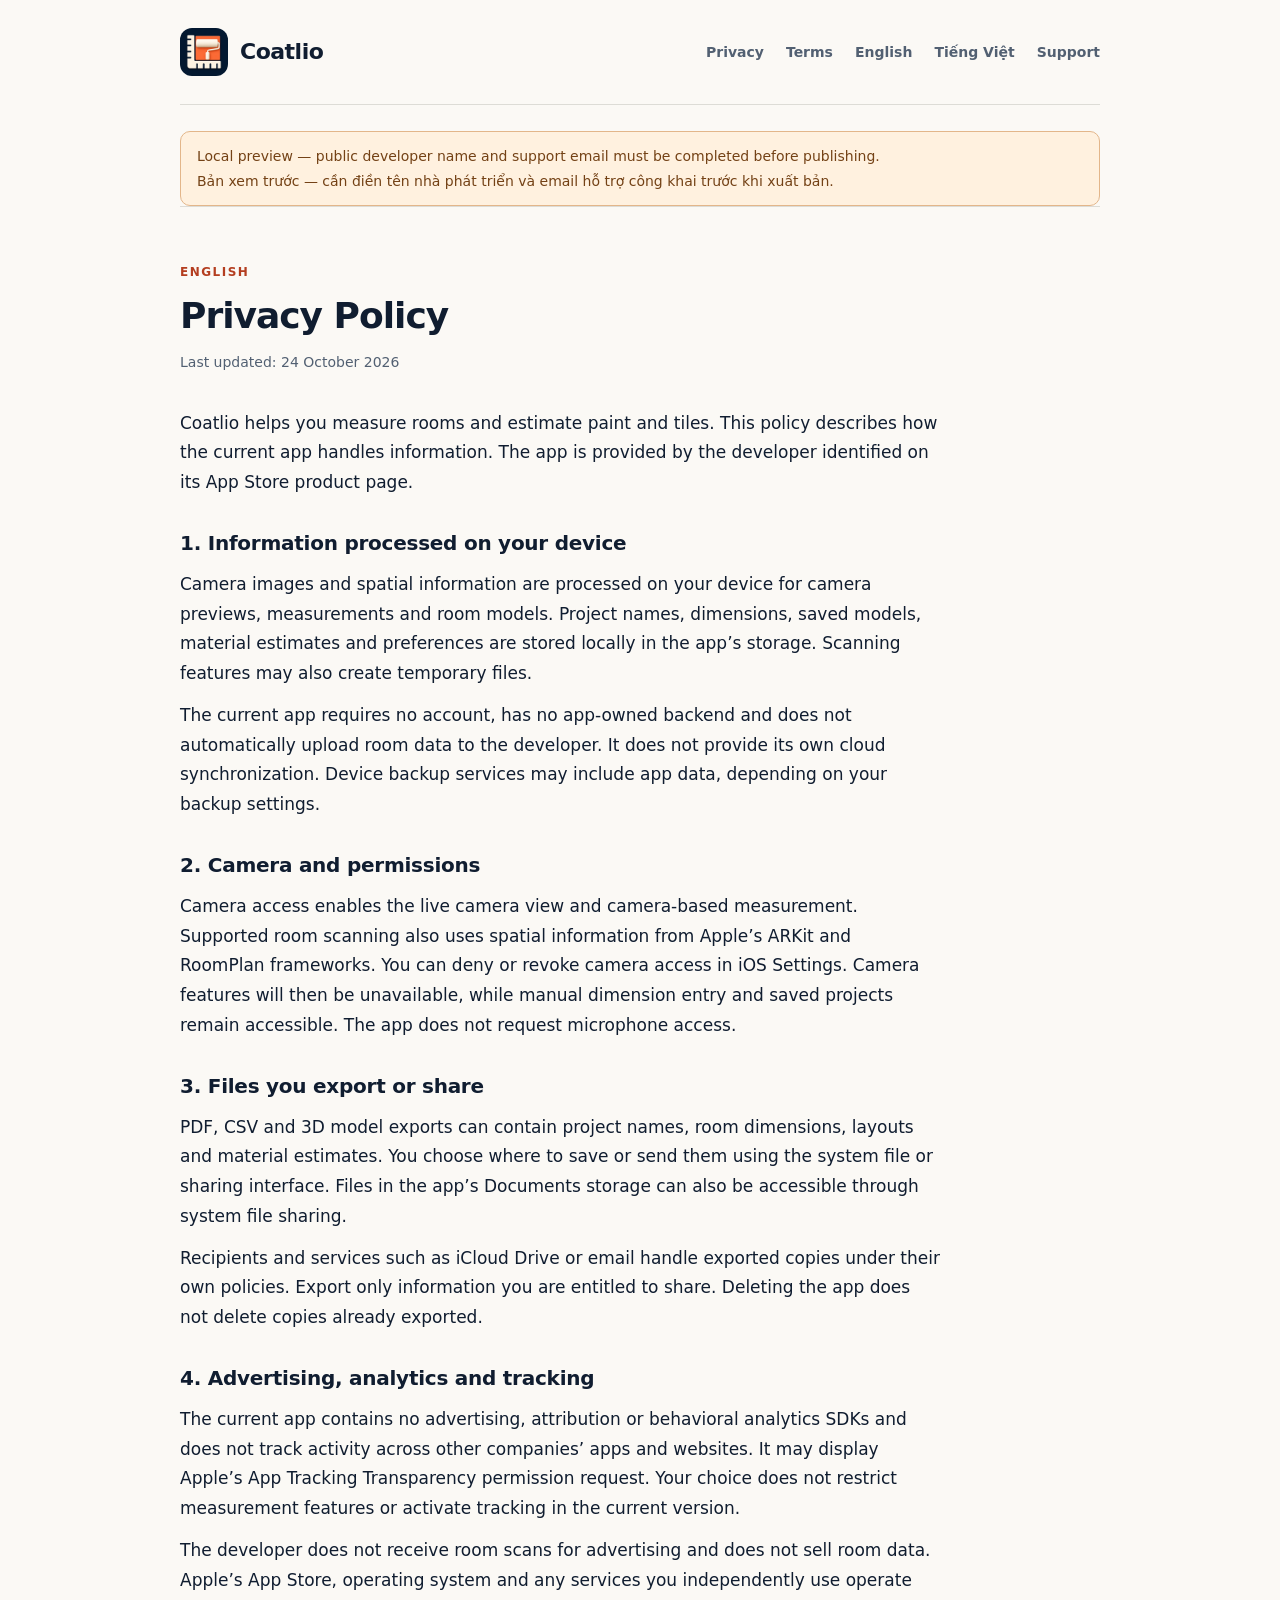
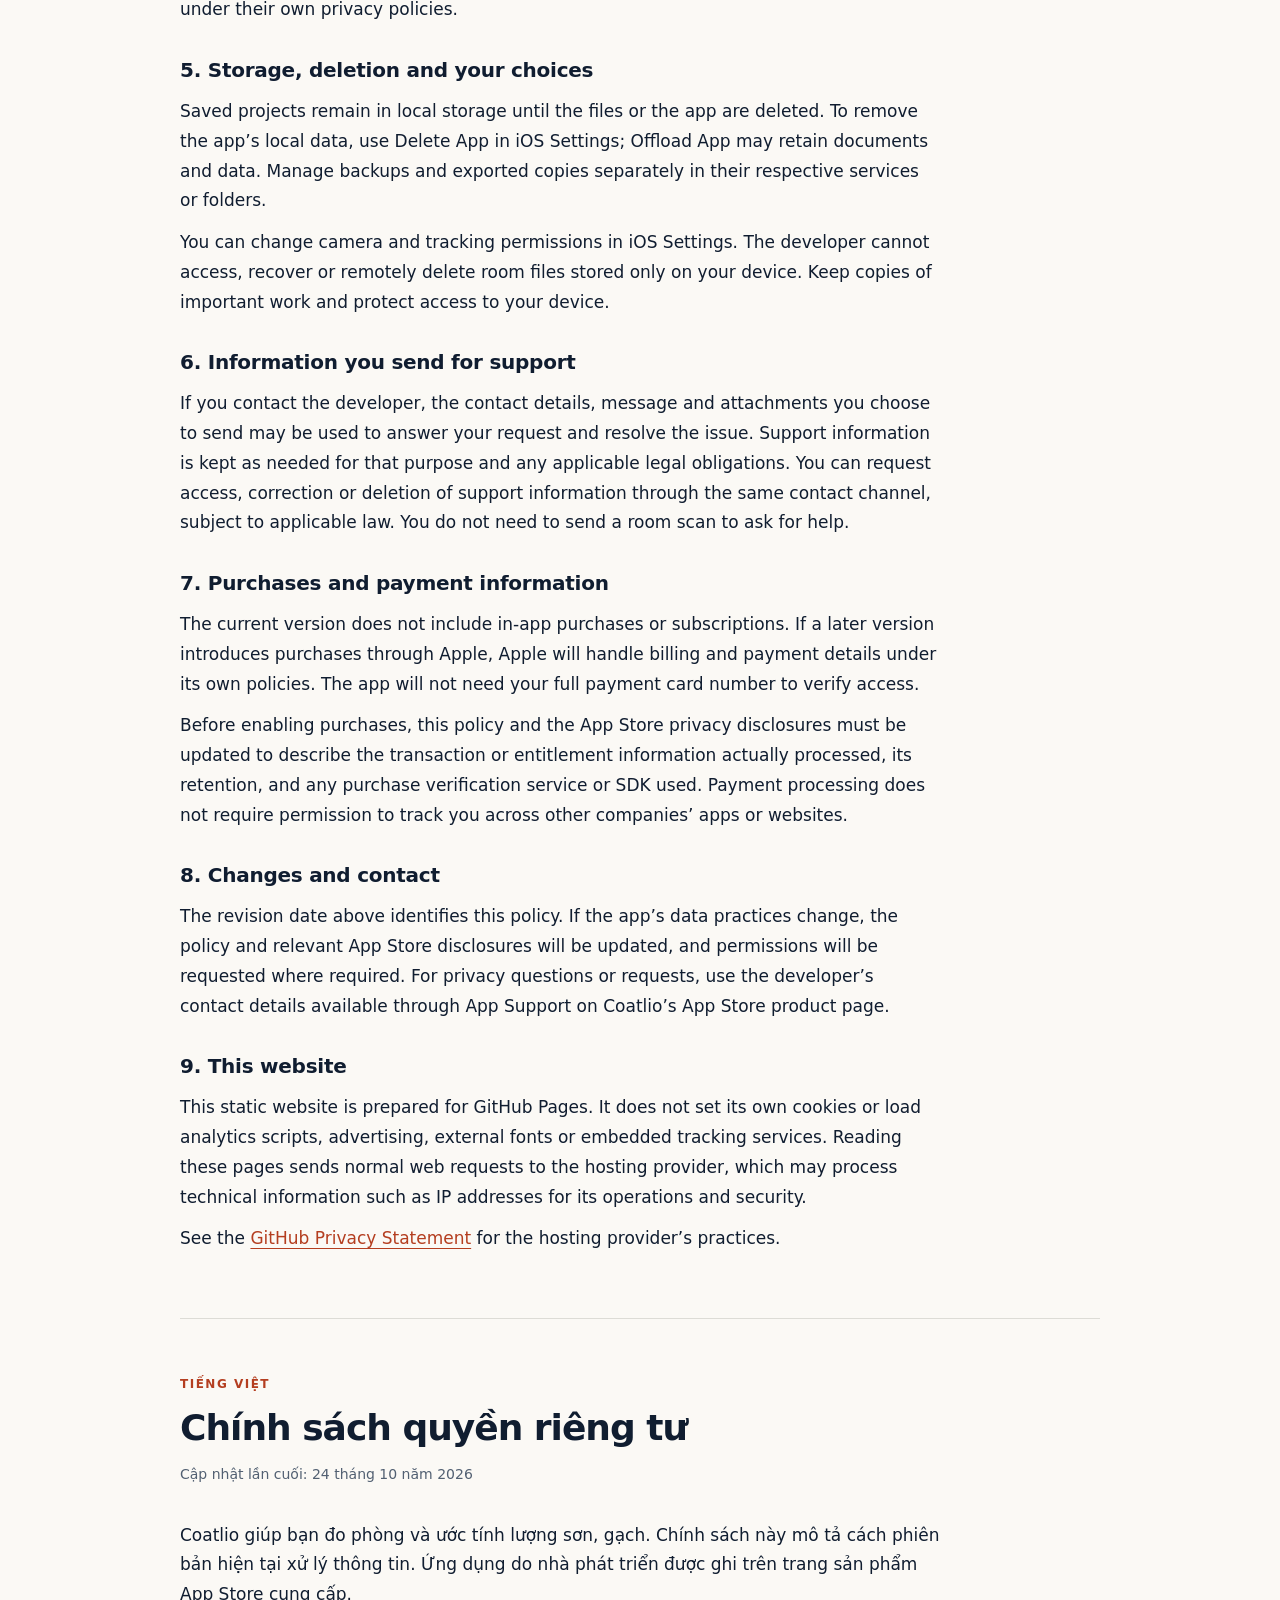
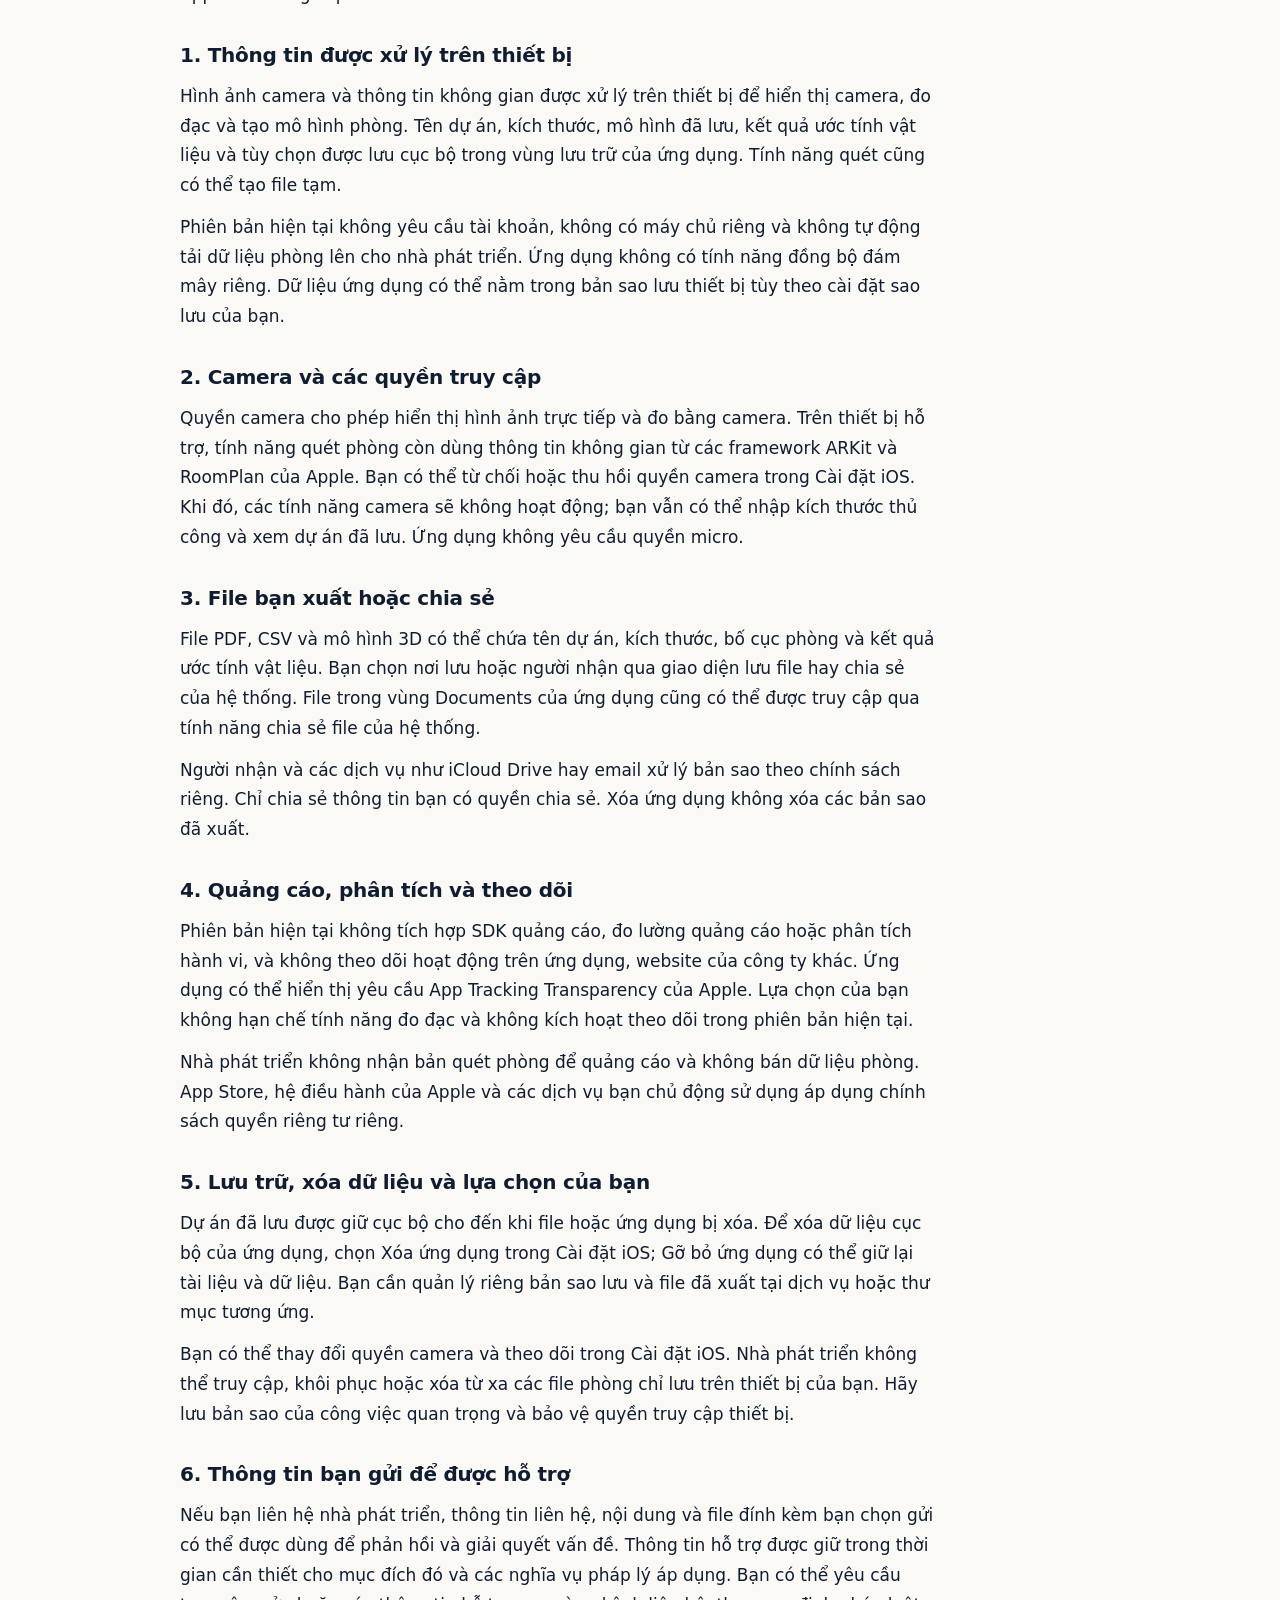
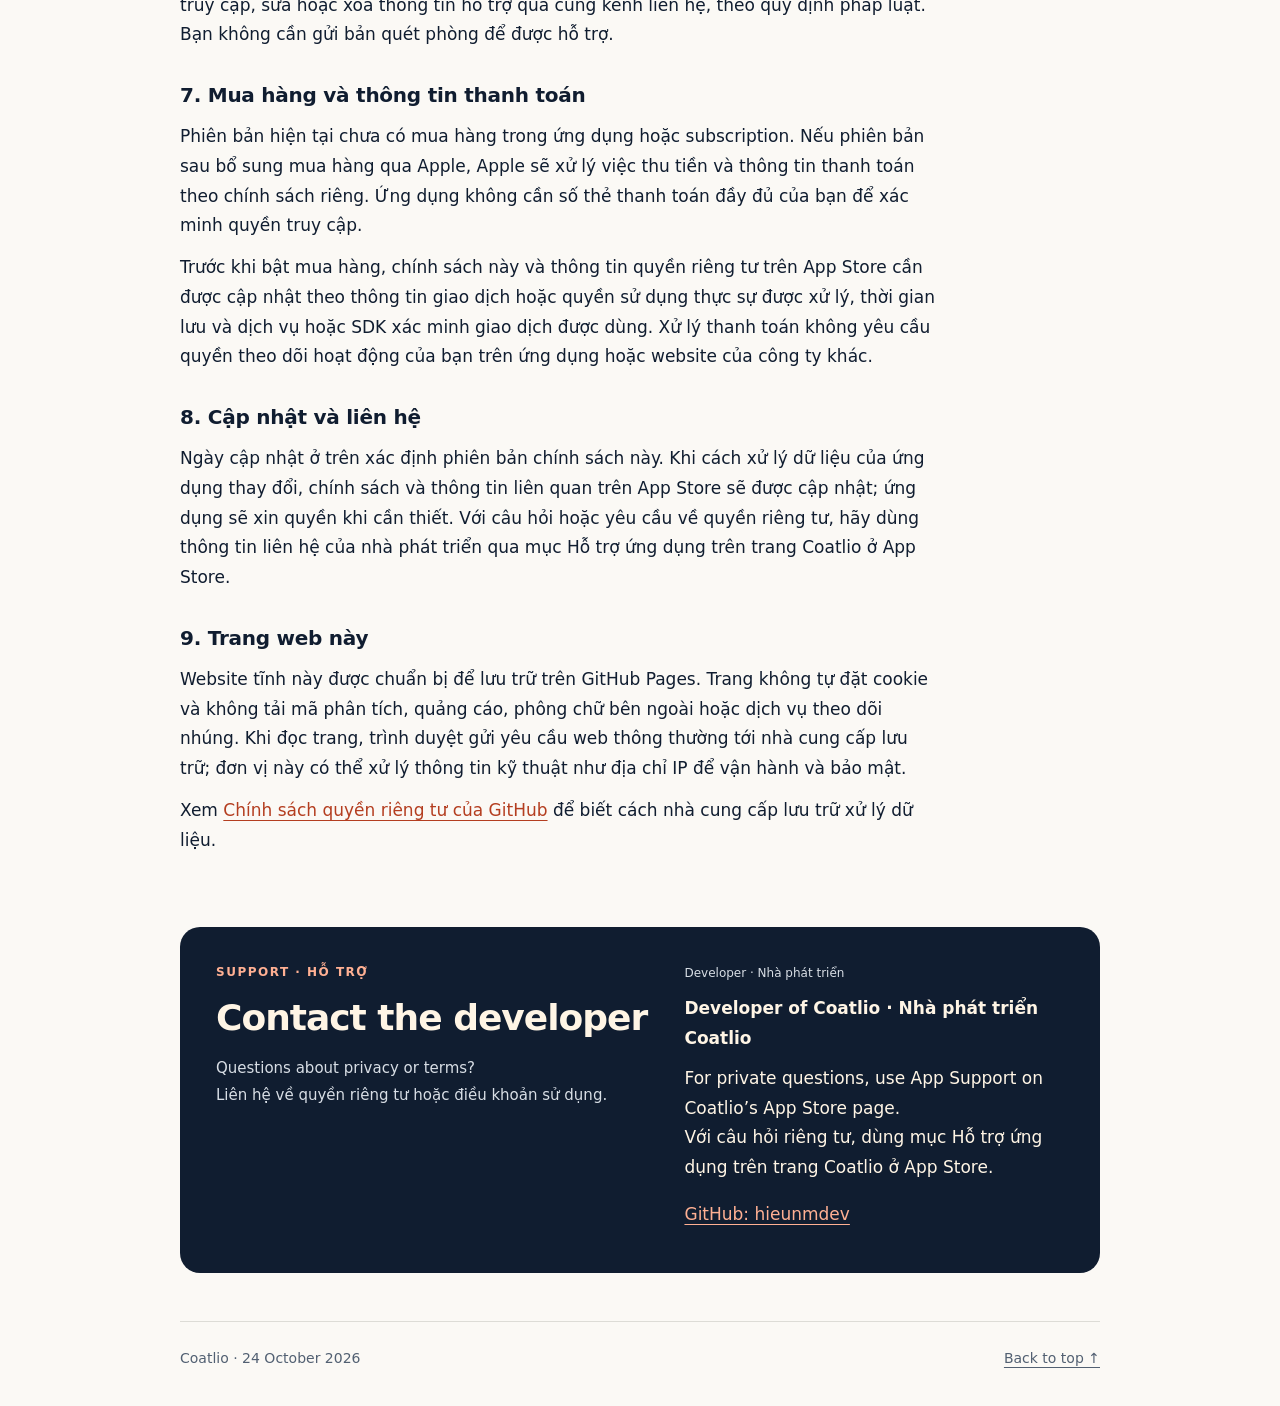
==== privacy.html @ b6b7cf7b "feat: publish bilingual privacy and terms website" ====
<!doctype html>
<html lang="en">
<head>
  <meta charset="utf-8"><meta name="viewport" content="width=device-width, initial-scale=1">
  <meta name="description" content="How Coatlio handles camera access, room data, exports and deletion."><meta name="theme-color" content="#101d30">
  <title>Privacy Policy — Coatlio</title><link rel="icon" href="icon.png" type="image/png"><link rel="stylesheet" href="styles.css">
</head>
<body>
  <a class="skip-link" href="#main">Skip to content</a>
  <header class="site-header wrap">
    <a class="brand" href="./"><img src="icon.png" width="48" height="48" alt=""><span>Coatlio</span></a>
    <nav aria-label="Page navigation"><a href="privacy.html">Privacy</a><a href="terms.html">Terms</a><a href="#english" lang="en">English</a><a href="#vietnamese" lang="vi">Tiếng Việt</a><a href="#support">Support</a></nav>
  </header>
  <main id="main" class="wrap"><aside class="draft-notice" role="note">Local preview — public developer name and support email must be completed before publishing.<br><span lang="vi">Bản xem trước — cần điền tên nhà phát triển và email hỗ trợ công khai trước khi xuất bản.</span></aside><article id="english" class="policy" lang="en" aria-labelledby="english-title"><div class="section-heading"><p class="eyebrow">ENGLISH</p><h2 id="english-title">Privacy Policy</h2><p class="updated">Last updated: 24 October 2026</p></div><p>Coatlio helps you measure rooms and estimate paint and tiles. This policy describes how the current app handles information. The app is provided by the developer identified on its App Store product page.</p><section><h3>1. Information processed on your device</h3><p>Camera images and spatial information are processed on your device for camera previews, measurements and room models. Project names, dimensions, saved models, material estimates and preferences are stored locally in the app’s storage. Scanning features may also create temporary files.</p><p>The current app requires no account, has no app-owned backend and does not automatically upload room data to the developer. It does not provide its own cloud synchronization. Device backup services may include app data, depending on your backup settings.</p></section><section><h3>2. Camera and permissions</h3><p>Camera access enables the live camera view and camera-based measurement. Supported room scanning also uses spatial information from Apple’s ARKit and RoomPlan frameworks. You can deny or revoke camera access in iOS Settings. Camera features will then be unavailable, while manual dimension entry and saved projects remain accessible. The app does not request microphone access.</p></section><section><h3>3. Files you export or share</h3><p>PDF, CSV and 3D model exports can contain project names, room dimensions, layouts and material estimates. You choose where to save or send them using the system file or sharing interface. Files in the app’s Documents storage can also be accessible through system file sharing.</p><p>Recipients and services such as iCloud Drive or email handle exported copies under their own policies. Export only information you are entitled to share. Deleting the app does not delete copies already exported.</p></section><section><h3>4. Advertising, analytics and tracking</h3><p>The current app contains no advertising, attribution or behavioral analytics SDKs and does not track activity across other companies’ apps and websites. It may display Apple’s App Tracking Transparency permission request. Your choice does not restrict measurement features or activate tracking in the current version.</p><p>The developer does not receive room scans for advertising and does not sell room data. Apple’s App Store, operating system and any services you independently use operate under their own privacy policies.</p></section><section><h3>5. Storage, deletion and your choices</h3><p>Saved projects remain in local storage until the files or the app are deleted. To remove the app’s local data, use Delete App in iOS Settings; Offload App may retain documents and data. Manage backups and exported copies separately in their respective services or folders.</p><p>You can change camera and tracking permissions in iOS Settings. The developer cannot access, recover or remotely delete room files stored only on your device. Keep copies of important work and protect access to your device.</p></section><section><h3>6. Information you send for support</h3><p>If you contact the developer, the contact details, message and attachments you choose to send may be used to answer your request and resolve the issue. Support information is kept as needed for that purpose and any applicable legal obligations. You can request access, correction or deletion of support information through the same contact channel, subject to applicable law. You do not need to send a room scan to ask for help.</p></section><section><h3>7. Purchases and payment information</h3><p>The current version does not include in-app purchases or subscriptions. If a later version introduces purchases through Apple, Apple will handle billing and payment details under its own policies. The app will not need your full payment card number to verify access.</p><p>Before enabling purchases, this policy and the App Store privacy disclosures must be updated to describe the transaction or entitlement information actually processed, its retention, and any purchase verification service or SDK used. Payment processing does not require permission to track you across other companies’ apps or websites.</p></section><section><h3>8. Changes and contact</h3><p>The revision date above identifies this policy. If the app’s data practices change, the policy and relevant App Store disclosures will be updated, and permissions will be requested where required. For privacy questions or requests, use the developer’s contact details available through App Support on Coatlio’s App Store product page.</p></section><section><h3>9. This website</h3><p>This static website is prepared for GitHub Pages. It does not set its own cookies or load analytics scripts, advertising, external fonts or embedded tracking services. Reading these pages sends normal web requests to the hosting provider, which may process technical information such as IP addresses for its operations and security.</p><p>See the <a href="https://docs.github.com/en/site-policy/privacy-policies/github-general-privacy-statement" rel="noreferrer">GitHub Privacy Statement</a> for the hosting provider’s practices.</p></section></article><article id="vietnamese" class="policy" lang="vi" aria-labelledby="vietnamese-title"><div class="section-heading"><p class="eyebrow">TIẾNG VIỆT</p><h2 id="vietnamese-title">Chính sách quyền riêng tư</h2><p class="updated">Cập nhật lần cuối: 24 tháng 10 năm 2026</p></div><p>Coatlio giúp bạn đo phòng và ước tính lượng sơn, gạch. Chính sách này mô tả cách phiên bản hiện tại xử lý thông tin. Ứng dụng do nhà phát triển được ghi trên trang sản phẩm App Store cung cấp.</p><section><h3>1. Thông tin được xử lý trên thiết bị</h3><p>Hình ảnh camera và thông tin không gian được xử lý trên thiết bị để hiển thị camera, đo đạc và tạo mô hình phòng. Tên dự án, kích thước, mô hình đã lưu, kết quả ước tính vật liệu và tùy chọn được lưu cục bộ trong vùng lưu trữ của ứng dụng. Tính năng quét cũng có thể tạo file tạm.</p><p>Phiên bản hiện tại không yêu cầu tài khoản, không có máy chủ riêng và không tự động tải dữ liệu phòng lên cho nhà phát triển. Ứng dụng không có tính năng đồng bộ đám mây riêng. Dữ liệu ứng dụng có thể nằm trong bản sao lưu thiết bị tùy theo cài đặt sao lưu của bạn.</p></section><section><h3>2. Camera và các quyền truy cập</h3><p>Quyền camera cho phép hiển thị hình ảnh trực tiếp và đo bằng camera. Trên thiết bị hỗ trợ, tính năng quét phòng còn dùng thông tin không gian từ các framework ARKit và RoomPlan của Apple. Bạn có thể từ chối hoặc thu hồi quyền camera trong Cài đặt iOS. Khi đó, các tính năng camera sẽ không hoạt động; bạn vẫn có thể nhập kích thước thủ công và xem dự án đã lưu. Ứng dụng không yêu cầu quyền micro.</p></section><section><h3>3. File bạn xuất hoặc chia sẻ</h3><p>File PDF, CSV và mô hình 3D có thể chứa tên dự án, kích thước, bố cục phòng và kết quả ước tính vật liệu. Bạn chọn nơi lưu hoặc người nhận qua giao diện lưu file hay chia sẻ của hệ thống. File trong vùng Documents của ứng dụng cũng có thể được truy cập qua tính năng chia sẻ file của hệ thống.</p><p>Người nhận và các dịch vụ như iCloud Drive hay email xử lý bản sao theo chính sách riêng. Chỉ chia sẻ thông tin bạn có quyền chia sẻ. Xóa ứng dụng không xóa các bản sao đã xuất.</p></section><section><h3>4. Quảng cáo, phân tích và theo dõi</h3><p>Phiên bản hiện tại không tích hợp SDK quảng cáo, đo lường quảng cáo hoặc phân tích hành vi, và không theo dõi hoạt động trên ứng dụng, website của công ty khác. Ứng dụng có thể hiển thị yêu cầu App Tracking Transparency của Apple. Lựa chọn của bạn không hạn chế tính năng đo đạc và không kích hoạt theo dõi trong phiên bản hiện tại.</p><p>Nhà phát triển không nhận bản quét phòng để quảng cáo và không bán dữ liệu phòng. App Store, hệ điều hành của Apple và các dịch vụ bạn chủ động sử dụng áp dụng chính sách quyền riêng tư riêng.</p></section><section><h3>5. Lưu trữ, xóa dữ liệu và lựa chọn của bạn</h3><p>Dự án đã lưu được giữ cục bộ cho đến khi file hoặc ứng dụng bị xóa. Để xóa dữ liệu cục bộ của ứng dụng, chọn Xóa ứng dụng trong Cài đặt iOS; Gỡ bỏ ứng dụng có thể giữ lại tài liệu và dữ liệu. Bạn cần quản lý riêng bản sao lưu và file đã xuất tại dịch vụ hoặc thư mục tương ứng.</p><p>Bạn có thể thay đổi quyền camera và theo dõi trong Cài đặt iOS. Nhà phát triển không thể truy cập, khôi phục hoặc xóa từ xa các file phòng chỉ lưu trên thiết bị của bạn. Hãy lưu bản sao của công việc quan trọng và bảo vệ quyền truy cập thiết bị.</p></section><section><h3>6. Thông tin bạn gửi để được hỗ trợ</h3><p>Nếu bạn liên hệ nhà phát triển, thông tin liên hệ, nội dung và file đính kèm bạn chọn gửi có thể được dùng để phản hồi và giải quyết vấn đề. Thông tin hỗ trợ được giữ trong thời gian cần thiết cho mục đích đó và các nghĩa vụ pháp lý áp dụng. Bạn có thể yêu cầu truy cập, sửa hoặc xóa thông tin hỗ trợ qua cùng kênh liên hệ, theo quy định pháp luật. Bạn không cần gửi bản quét phòng để được hỗ trợ.</p></section><section><h3>7. Mua hàng và thông tin thanh toán</h3><p>Phiên bản hiện tại chưa có mua hàng trong ứng dụng hoặc subscription. Nếu phiên bản sau bổ sung mua hàng qua Apple, Apple sẽ xử lý việc thu tiền và thông tin thanh toán theo chính sách riêng. Ứng dụng không cần số thẻ thanh toán đầy đủ của bạn để xác minh quyền truy cập.</p><p>Trước khi bật mua hàng, chính sách này và thông tin quyền riêng tư trên App Store cần được cập nhật theo thông tin giao dịch hoặc quyền sử dụng thực sự được xử lý, thời gian lưu và dịch vụ hoặc SDK xác minh giao dịch được dùng. Xử lý thanh toán không yêu cầu quyền theo dõi hoạt động của bạn trên ứng dụng hoặc website của công ty khác.</p></section><section><h3>8. Cập nhật và liên hệ</h3><p>Ngày cập nhật ở trên xác định phiên bản chính sách này. Khi cách xử lý dữ liệu của ứng dụng thay đổi, chính sách và thông tin liên quan trên App Store sẽ được cập nhật; ứng dụng sẽ xin quyền khi cần thiết. Với câu hỏi hoặc yêu cầu về quyền riêng tư, hãy dùng thông tin liên hệ của nhà phát triển qua mục Hỗ trợ ứng dụng trên trang Coatlio ở App Store.</p></section><section><h3>9. Trang web này</h3><p>Website tĩnh này được chuẩn bị để lưu trữ trên GitHub Pages. Trang không tự đặt cookie và không tải mã phân tích, quảng cáo, phông chữ bên ngoài hoặc dịch vụ theo dõi nhúng. Khi đọc trang, trình duyệt gửi yêu cầu web thông thường tới nhà cung cấp lưu trữ; đơn vị này có thể xử lý thông tin kỹ thuật như địa chỉ IP để vận hành và bảo mật.</p><p>Xem <a href="https://docs.github.com/en/site-policy/privacy-policies/github-general-privacy-statement" rel="noreferrer">Chính sách quyền riêng tư của GitHub</a> để biết cách nhà cung cấp lưu trữ xử lý dữ liệu.</p></section></article><section id="support" class="support-card" aria-labelledby="support-title">
      <div><p class="eyebrow">SUPPORT · HỖ TRỢ</p><h2 id="support-title">Contact the developer</h2>
      <p>Questions about privacy or terms?<br><span lang="vi">Liên hệ về quyền riêng tư hoặc điều khoản sử dụng.</span></p></div>
      <address><span class="contact-label">Developer · Nhà phát triển</span><strong>Developer of Coatlio · Nhà phát triển Coatlio</strong><span>For private questions, use App Support on Coatlio’s App Store page.<br><span lang="vi">Với câu hỏi riêng tư, dùng mục Hỗ trợ ứng dụng trên trang Coatlio ở App Store.</span></span><a class="contact-email" href="https://github.com/hieunmdev">GitHub: hieunmdev</a></address>
    </section></main>
  <footer class="site-footer wrap"><span>Coatlio · <time datetime="2026-10-24">24 October 2026</time></span><a href="#main">Back to top ↑</a></footer>
</body>
</html>
---- styles.css ----
:root {
  color-scheme: light;
  --ink: #101d30;
  --muted: #526072;
  --paper: #fbf9f5;
  --coral: #b43e20;
  --line: #dddcd6;
  --cream: #fff5e5;
}
* { box-sizing: border-box; }
html { scroll-padding-top: 24px; }
body { margin: 0; color: var(--ink); background: var(--paper); font: 17px/1.75 system-ui, -apple-system, BlinkMacSystemFont, "Segoe UI", sans-serif; }
a { color: var(--coral); text-underline-offset: 4px; overflow-wrap: anywhere; }
a:hover { text-decoration-thickness: 2px; }
a:focus-visible { outline: 3px solid var(--coral); outline-offset: 5px; border-radius: 2px; }
.wrap { width: min(920px, calc(100% - 48px)); margin-inline: auto; }
.skip-link { position: absolute; left: 24px; top: -100px; padding: 10px 18px; background: white; z-index: 2; }
.skip-link:focus { top: 16px; }
.site-header { padding-block: 28px; display: flex; align-items: center; justify-content: space-between; gap: 24px; border-bottom: 1px solid var(--line); }
.brand { display: flex; gap: 12px; align-items: center; font-size: 22px; font-weight: 750; color: var(--ink); text-decoration: none; letter-spacing: -.5px; }
.brand img { display: block; border-radius: 12px; }
nav { display: flex; flex-wrap: wrap; gap: 8px 22px; font-size: 14px; font-weight: 600; }
nav a { display: inline-flex; align-items: center; min-height: 44px; color: var(--muted); text-decoration: none; }
nav a:hover { color: var(--coral); }
.draft-notice { margin-top: 26px; padding: 12px 16px; border: 1px solid #e3b68a; border-radius: 10px; background: #fff1df; color: #744216; font-size: 14px; }
.hero { padding-block: 64px 52px; }
.eyebrow { margin: 0 0 14px; color: var(--coral); font-size: 12px; font-weight: 750; line-height: 1.5; letter-spacing: 1.5px; }
h1 { margin: 0; font-size: clamp(44px, 7vw, 72px); line-height: 1.08; letter-spacing: -2.5px; font-weight: 750; }
h1 span { color: var(--coral); }
.lead { max-width: 620px; margin: 24px 0; color: var(--muted); font-size: 20px; line-height: 1.6; }
.highlights { display: flex; flex-wrap: wrap; gap: 8px; margin-block: 28px; }
.highlights span { padding: 7px 12px; border: 1px solid var(--line); border-radius: 8px; font-size: 13px; font-weight: 600; }
.updated { color: var(--muted); font-size: 14px; }
.document-links { display: grid; grid-template-columns: repeat(2, minmax(0, 1fr)); gap: 20px; margin-block: 34px; }
.document-card { display: flex; flex-direction: column; align-items: flex-start; min-height: 230px; padding: 28px; color: var(--ink); border: 1px solid var(--line); border-radius: 18px; background: white; text-decoration: none; }
.document-card:hover { border-color: var(--coral); }
.document-card h2 { font-size: 27px; }
.document-card p { margin: 12px 0 24px; color: var(--muted); }
.document-card > span:last-child { margin-top: auto; color: var(--coral); font-size: 14px; font-weight: 650; }
.policy { border-top: 1px solid var(--line); padding-block: 44px 52px; }
.section-heading { margin-bottom: 34px; }
h2 { margin: 0; font-size: clamp(28px, 4vw, 36px); line-height: 1.25; letter-spacing: -1px; }
h3 { margin: 30px 0 10px; font-size: 20px; font-weight: 700; letter-spacing: -.25px; line-height: 1.5; }
.policy p { max-width: 760px; margin-block: 12px; }
.support-card { margin: 8px 0 48px; padding: 36px; display: grid; grid-template-columns: 1.15fr 1fr; gap: 32px; border-radius: 20px; color: var(--cream); background: var(--ink); }
.support-card .eyebrow { color: #ffb093; }
.support-card p:not(.eyebrow) { margin-bottom: 0; font-size: 15px; color: #d8dee5; }
.support-card address { display: flex; flex-direction: column; justify-content: center; gap: 10px; font-style: normal; overflow-wrap: anywhere; }
.contact-label { color: #d8dee5; font-size: 12px; }
.contact-email { display: inline-flex; align-items: center; min-height: 44px; color: #ffb093; }
.site-footer { display: flex; flex-wrap: wrap; justify-content: space-between; gap: 16px; padding-block: 24px 36px; border-top: 1px solid var(--line); font-size: 14px; color: var(--muted); }
.site-footer a { color: var(--muted); }
@media (max-width: 600px) {
  .document-links { grid-template-columns: 1fr; }
  .wrap { width: calc(100% - 40px); }
  .site-header { align-items: flex-start; gap: 14px; flex-direction: column; padding-block: 22px 16px; }
  nav { gap: 8px 24px; }
  .hero { padding-block: 44px 32px; }
  h1 { letter-spacing: -1.7px; }
  .lead { font-size: 18px; }
  .policy { padding-block: 34px 40px; }
  .support-card { grid-template-columns: 1fr; padding: 26px 22px; gap: 24px; border-radius: 16px; }
}
@media print {
  body { background: white; font-size: 11pt; }
  .wrap { width: 100%; }
  .site-header nav, .skip-link, .site-footer, .highlights { display: none; }
  .hero { padding-block: 20px; }
  h1 { font-size: 30pt; }
  .support-card { display: block; background: white; color: black; border: 1px solid #bbb; padding: 18px; }
  .support-card p, .support-card .eyebrow, .contact-label, .contact-email { color: black !important; }
}
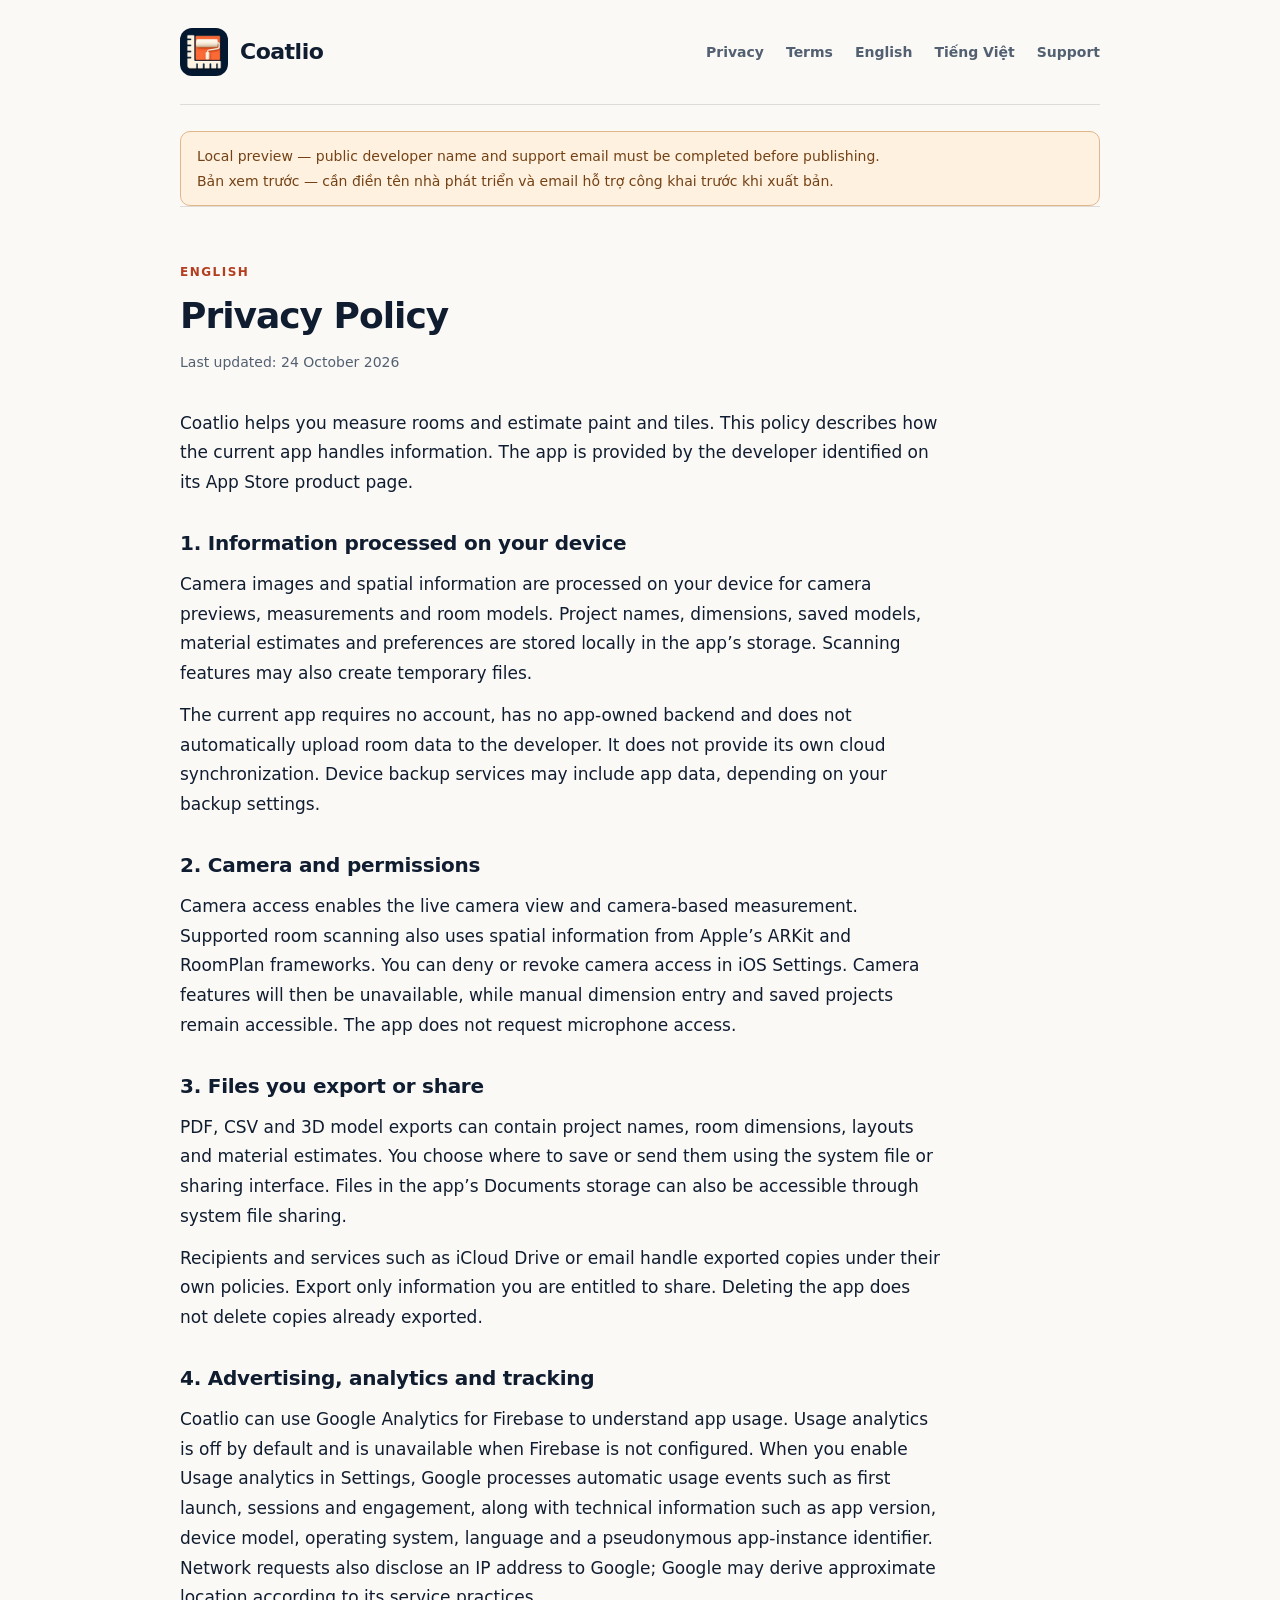
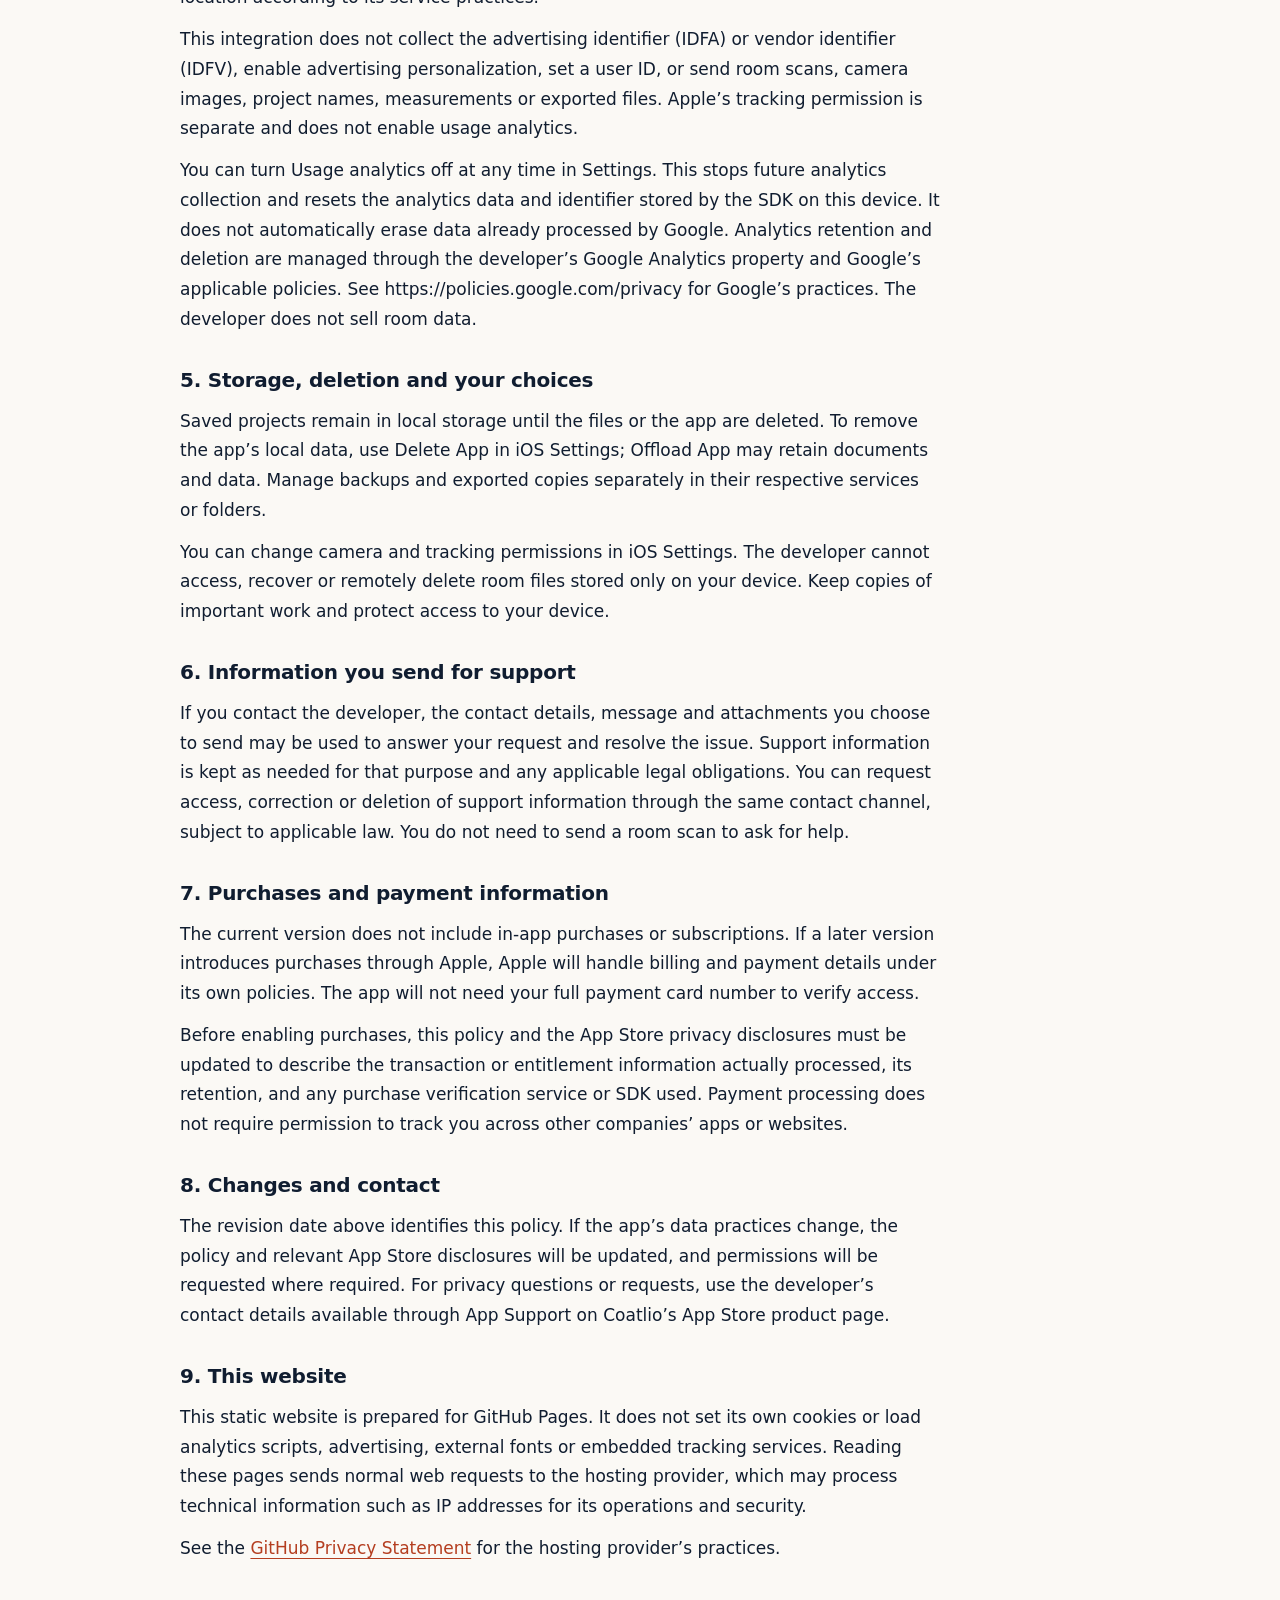
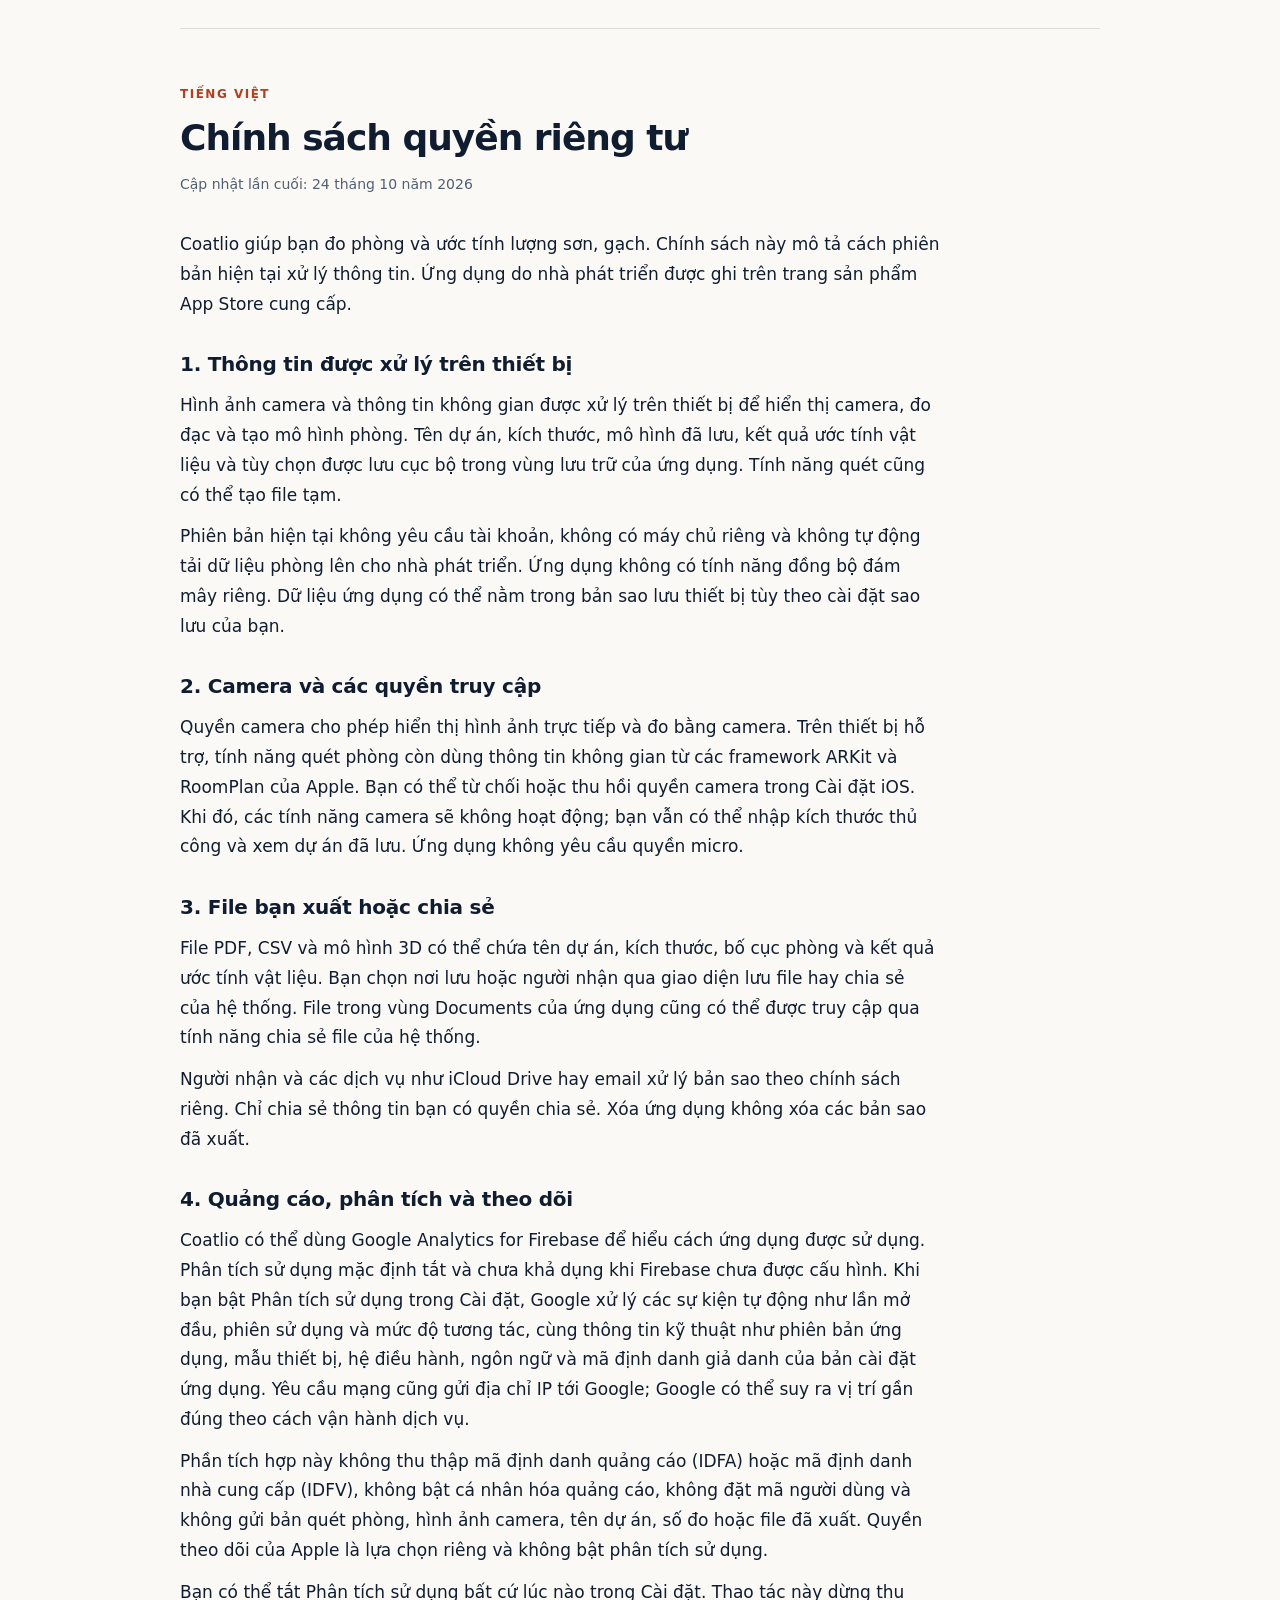
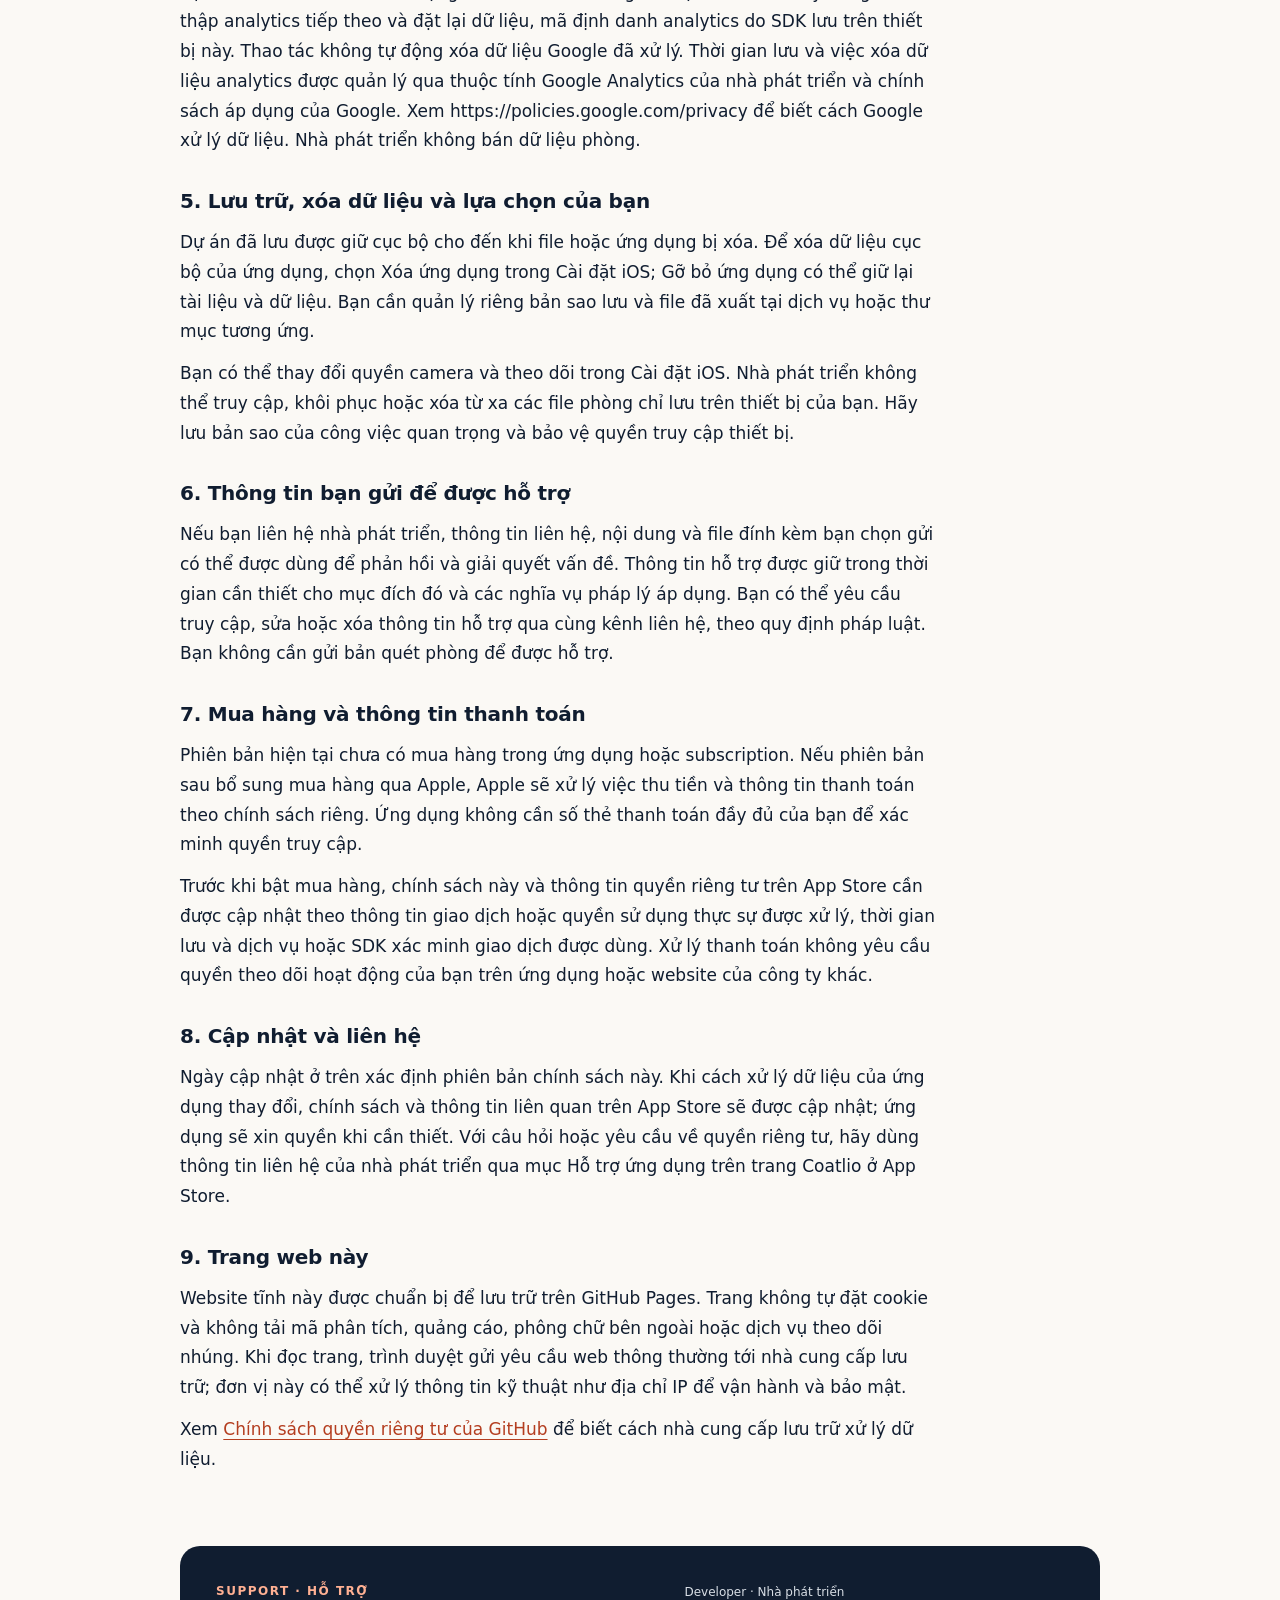
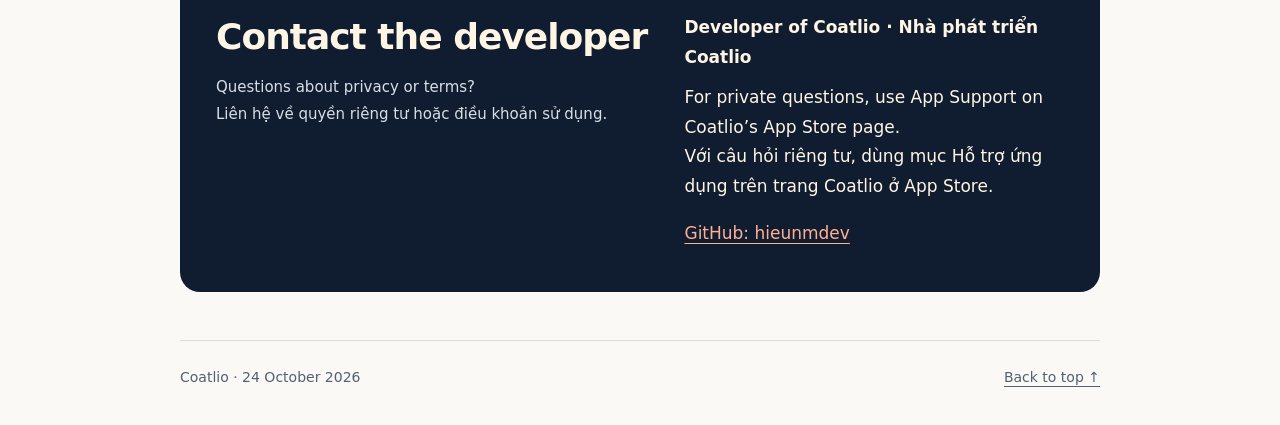
==== commit 1d091216: "docs: disclose optional Firebase usage analytics" ====
--- a/privacy.html
+++ b/privacy.html
@@ -11,7 +11,7 @@
     <a class="brand" href="./"><img src="icon.png" width="48" height="48" alt=""><span>Coatlio</span></a>
     <nav aria-label="Page navigation"><a href="privacy.html">Privacy</a><a href="terms.html">Terms</a><a href="#english" lang="en">English</a><a href="#vietnamese" lang="vi">Tiếng Việt</a><a href="#support">Support</a></nav>
   </header>
-  <main id="main" class="wrap"><aside class="draft-notice" role="note">Local preview — public developer name and support email must be completed before publishing.<br><span lang="vi">Bản xem trước — cần điền tên nhà phát triển và email hỗ trợ công khai trước khi xuất bản.</span></aside><article id="english" class="policy" lang="en" aria-labelledby="english-title"><div class="section-heading"><p class="eyebrow">ENGLISH</p><h2 id="english-title">Privacy Policy</h2><p class="updated">Last updated: 24 October 2026</p></div><p>Coatlio helps you measure rooms and estimate paint and tiles. This policy describes how the current app handles information. The app is provided by the developer identified on its App Store product page.</p><section><h3>1. Information processed on your device</h3><p>Camera images and spatial information are processed on your device for camera previews, measurements and room models. Project names, dimensions, saved models, material estimates and preferences are stored locally in the app’s storage. Scanning features may also create temporary files.</p><p>The current app requires no account, has no app-owned backend and does not automatically upload room data to the developer. It does not provide its own cloud synchronization. Device backup services may include app data, depending on your backup settings.</p></section><section><h3>2. Camera and permissions</h3><p>Camera access enables the live camera view and camera-based measurement. Supported room scanning also uses spatial information from Apple’s ARKit and RoomPlan frameworks. You can deny or revoke camera access in iOS Settings. Camera features will then be unavailable, while manual dimension entry and saved projects remain accessible. The app does not request microphone access.</p></section><section><h3>3. Files you export or share</h3><p>PDF, CSV and 3D model exports can contain project names, room dimensions, layouts and material estimates. You choose where to save or send them using the system file or sharing interface. Files in the app’s Documents storage can also be accessible through system file sharing.</p><p>Recipients and services such as iCloud Drive or email handle exported copies under their own policies. Export only information you are entitled to share. Deleting the app does not delete copies already exported.</p></section><section><h3>4. Advertising, analytics and tracking</h3><p>The current app contains no advertising, attribution or behavioral analytics SDKs and does not track activity across other companies’ apps and websites. It may display Apple’s App Tracking Transparency permission request. Your choice does not restrict measurement features or activate tracking in the current version.</p><p>The developer does not receive room scans for advertising and does not sell room data. Apple’s App Store, operating system and any services you independently use operate under their own privacy policies.</p></section><section><h3>5. Storage, deletion and your choices</h3><p>Saved projects remain in local storage until the files or the app are deleted. To remove the app’s local data, use Delete App in iOS Settings; Offload App may retain documents and data. Manage backups and exported copies separately in their respective services or folders.</p><p>You can change camera and tracking permissions in iOS Settings. The developer cannot access, recover or remotely delete room files stored only on your device. Keep copies of important work and protect access to your device.</p></section><section><h3>6. Information you send for support</h3><p>If you contact the developer, the contact details, message and attachments you choose to send may be used to answer your request and resolve the issue. Support information is kept as needed for that purpose and any applicable legal obligations. You can request access, correction or deletion of support information through the same contact channel, subject to applicable law. You do not need to send a room scan to ask for help.</p></section><section><h3>7. Purchases and payment information</h3><p>The current version does not include in-app purchases or subscriptions. If a later version introduces purchases through Apple, Apple will handle billing and payment details under its own policies. The app will not need your full payment card number to verify access.</p><p>Before enabling purchases, this policy and the App Store privacy disclosures must be updated to describe the transaction or entitlement information actually processed, its retention, and any purchase verification service or SDK used. Payment processing does not require permission to track you across other companies’ apps or websites.</p></section><section><h3>8. Changes and contact</h3><p>The revision date above identifies this policy. If the app’s data practices change, the policy and relevant App Store disclosures will be updated, and permissions will be requested where required. For privacy questions or requests, use the developer’s contact details available through App Support on Coatlio’s App Store product page.</p></section><section><h3>9. This website</h3><p>This static website is prepared for GitHub Pages. It does not set its own cookies or load analytics scripts, advertising, external fonts or embedded tracking services. Reading these pages sends normal web requests to the hosting provider, which may process technical information such as IP addresses for its operations and security.</p><p>See the <a href="https://docs.github.com/en/site-policy/privacy-policies/github-general-privacy-statement" rel="noreferrer">GitHub Privacy Statement</a> for the hosting provider’s practices.</p></section></article><article id="vietnamese" class="policy" lang="vi" aria-labelledby="vietnamese-title"><div class="section-heading"><p class="eyebrow">TIẾNG VIỆT</p><h2 id="vietnamese-title">Chính sách quyền riêng tư</h2><p class="updated">Cập nhật lần cuối: 24 tháng 10 năm 2026</p></div><p>Coatlio giúp bạn đo phòng và ước tính lượng sơn, gạch. Chính sách này mô tả cách phiên bản hiện tại xử lý thông tin. Ứng dụng do nhà phát triển được ghi trên trang sản phẩm App Store cung cấp.</p><section><h3>1. Thông tin được xử lý trên thiết bị</h3><p>Hình ảnh camera và thông tin không gian được xử lý trên thiết bị để hiển thị camera, đo đạc và tạo mô hình phòng. Tên dự án, kích thước, mô hình đã lưu, kết quả ước tính vật liệu và tùy chọn được lưu cục bộ trong vùng lưu trữ của ứng dụng. Tính năng quét cũng có thể tạo file tạm.</p><p>Phiên bản hiện tại không yêu cầu tài khoản, không có máy chủ riêng và không tự động tải dữ liệu phòng lên cho nhà phát triển. Ứng dụng không có tính năng đồng bộ đám mây riêng. Dữ liệu ứng dụng có thể nằm trong bản sao lưu thiết bị tùy theo cài đặt sao lưu của bạn.</p></section><section><h3>2. Camera và các quyền truy cập</h3><p>Quyền camera cho phép hiển thị hình ảnh trực tiếp và đo bằng camera. Trên thiết bị hỗ trợ, tính năng quét phòng còn dùng thông tin không gian từ các framework ARKit và RoomPlan của Apple. Bạn có thể từ chối hoặc thu hồi quyền camera trong Cài đặt iOS. Khi đó, các tính năng camera sẽ không hoạt động; bạn vẫn có thể nhập kích thước thủ công và xem dự án đã lưu. Ứng dụng không yêu cầu quyền micro.</p></section><section><h3>3. File bạn xuất hoặc chia sẻ</h3><p>File PDF, CSV và mô hình 3D có thể chứa tên dự án, kích thước, bố cục phòng và kết quả ước tính vật liệu. Bạn chọn nơi lưu hoặc người nhận qua giao diện lưu file hay chia sẻ của hệ thống. File trong vùng Documents của ứng dụng cũng có thể được truy cập qua tính năng chia sẻ file của hệ thống.</p><p>Người nhận và các dịch vụ như iCloud Drive hay email xử lý bản sao theo chính sách riêng. Chỉ chia sẻ thông tin bạn có quyền chia sẻ. Xóa ứng dụng không xóa các bản sao đã xuất.</p></section><section><h3>4. Quảng cáo, phân tích và theo dõi</h3><p>Phiên bản hiện tại không tích hợp SDK quảng cáo, đo lường quảng cáo hoặc phân tích hành vi, và không theo dõi hoạt động trên ứng dụng, website của công ty khác. Ứng dụng có thể hiển thị yêu cầu App Tracking Transparency của Apple. Lựa chọn của bạn không hạn chế tính năng đo đạc và không kích hoạt theo dõi trong phiên bản hiện tại.</p><p>Nhà phát triển không nhận bản quét phòng để quảng cáo và không bán dữ liệu phòng. App Store, hệ điều hành của Apple và các dịch vụ bạn chủ động sử dụng áp dụng chính sách quyền riêng tư riêng.</p></section><section><h3>5. Lưu trữ, xóa dữ liệu và lựa chọn của bạn</h3><p>Dự án đã lưu được giữ cục bộ cho đến khi file hoặc ứng dụng bị xóa. Để xóa dữ liệu cục bộ của ứng dụng, chọn Xóa ứng dụng trong Cài đặt iOS; Gỡ bỏ ứng dụng có thể giữ lại tài liệu và dữ liệu. Bạn cần quản lý riêng bản sao lưu và file đã xuất tại dịch vụ hoặc thư mục tương ứng.</p><p>Bạn có thể thay đổi quyền camera và theo dõi trong Cài đặt iOS. Nhà phát triển không thể truy cập, khôi phục hoặc xóa từ xa các file phòng chỉ lưu trên thiết bị của bạn. Hãy lưu bản sao của công việc quan trọng và bảo vệ quyền truy cập thiết bị.</p></section><section><h3>6. Thông tin bạn gửi để được hỗ trợ</h3><p>Nếu bạn liên hệ nhà phát triển, thông tin liên hệ, nội dung và file đính kèm bạn chọn gửi có thể được dùng để phản hồi và giải quyết vấn đề. Thông tin hỗ trợ được giữ trong thời gian cần thiết cho mục đích đó và các nghĩa vụ pháp lý áp dụng. Bạn có thể yêu cầu truy cập, sửa hoặc xóa thông tin hỗ trợ qua cùng kênh liên hệ, theo quy định pháp luật. Bạn không cần gửi bản quét phòng để được hỗ trợ.</p></section><section><h3>7. Mua hàng và thông tin thanh toán</h3><p>Phiên bản hiện tại chưa có mua hàng trong ứng dụng hoặc subscription. Nếu phiên bản sau bổ sung mua hàng qua Apple, Apple sẽ xử lý việc thu tiền và thông tin thanh toán theo chính sách riêng. Ứng dụng không cần số thẻ thanh toán đầy đủ của bạn để xác minh quyền truy cập.</p><p>Trước khi bật mua hàng, chính sách này và thông tin quyền riêng tư trên App Store cần được cập nhật theo thông tin giao dịch hoặc quyền sử dụng thực sự được xử lý, thời gian lưu và dịch vụ hoặc SDK xác minh giao dịch được dùng. Xử lý thanh toán không yêu cầu quyền theo dõi hoạt động của bạn trên ứng dụng hoặc website của công ty khác.</p></section><section><h3>8. Cập nhật và liên hệ</h3><p>Ngày cập nhật ở trên xác định phiên bản chính sách này. Khi cách xử lý dữ liệu của ứng dụng thay đổi, chính sách và thông tin liên quan trên App Store sẽ được cập nhật; ứng dụng sẽ xin quyền khi cần thiết. Với câu hỏi hoặc yêu cầu về quyền riêng tư, hãy dùng thông tin liên hệ của nhà phát triển qua mục Hỗ trợ ứng dụng trên trang Coatlio ở App Store.</p></section><section><h3>9. Trang web này</h3><p>Website tĩnh này được chuẩn bị để lưu trữ trên GitHub Pages. Trang không tự đặt cookie và không tải mã phân tích, quảng cáo, phông chữ bên ngoài hoặc dịch vụ theo dõi nhúng. Khi đọc trang, trình duyệt gửi yêu cầu web thông thường tới nhà cung cấp lưu trữ; đơn vị này có thể xử lý thông tin kỹ thuật như địa chỉ IP để vận hành và bảo mật.</p><p>Xem <a href="https://docs.github.com/en/site-policy/privacy-policies/github-general-privacy-statement" rel="noreferrer">Chính sách quyền riêng tư của GitHub</a> để biết cách nhà cung cấp lưu trữ xử lý dữ liệu.</p></section></article><section id="support" class="support-card" aria-labelledby="support-title">
+  <main id="main" class="wrap"><aside class="draft-notice" role="note">Local preview — public developer name and support email must be completed before publishing.<br><span lang="vi">Bản xem trước — cần điền tên nhà phát triển và email hỗ trợ công khai trước khi xuất bản.</span></aside><article id="english" class="policy" lang="en" aria-labelledby="english-title"><div class="section-heading"><p class="eyebrow">ENGLISH</p><h2 id="english-title">Privacy Policy</h2><p class="updated">Last updated: 24 October 2026</p></div><p>Coatlio helps you measure rooms and estimate paint and tiles. This policy describes how the current app handles information. The app is provided by the developer identified on its App Store product page.</p><section><h3>1. Information processed on your device</h3><p>Camera images and spatial information are processed on your device for camera previews, measurements and room models. Project names, dimensions, saved models, material estimates and preferences are stored locally in the app’s storage. Scanning features may also create temporary files.</p><p>The current app requires no account, has no app-owned backend and does not automatically upload room data to the developer. It does not provide its own cloud synchronization. Device backup services may include app data, depending on your backup settings.</p></section><section><h3>2. Camera and permissions</h3><p>Camera access enables the live camera view and camera-based measurement. Supported room scanning also uses spatial information from Apple’s ARKit and RoomPlan frameworks. You can deny or revoke camera access in iOS Settings. Camera features will then be unavailable, while manual dimension entry and saved projects remain accessible. The app does not request microphone access.</p></section><section><h3>3. Files you export or share</h3><p>PDF, CSV and 3D model exports can contain project names, room dimensions, layouts and material estimates. You choose where to save or send them using the system file or sharing interface. Files in the app’s Documents storage can also be accessible through system file sharing.</p><p>Recipients and services such as iCloud Drive or email handle exported copies under their own policies. Export only information you are entitled to share. Deleting the app does not delete copies already exported.</p></section><section><h3>4. Advertising, analytics and tracking</h3><p>Coatlio can use Google Analytics for Firebase to understand app usage. Usage analytics is off by default and is unavailable when Firebase is not configured. When you enable Usage analytics in Settings, Google processes automatic usage events such as first launch, sessions and engagement, along with technical information such as app version, device model, operating system, language and a pseudonymous app-instance identifier. Network requests also disclose an IP address to Google; Google may derive approximate location according to its service practices.</p><p>This integration does not collect the advertising identifier (IDFA) or vendor identifier (IDFV), enable advertising personalization, set a user ID, or send room scans, camera images, project names, measurements or exported files. Apple’s tracking permission is separate and does not enable usage analytics.</p><p>You can turn Usage analytics off at any time in Settings. This stops future analytics collection and resets the analytics data and identifier stored by the SDK on this device. It does not automatically erase data already processed by Google. Analytics retention and deletion are managed through the developer’s Google Analytics property and Google’s applicable policies. See https://policies.google.com/privacy for Google’s practices. The developer does not sell room data.</p></section><section><h3>5. Storage, deletion and your choices</h3><p>Saved projects remain in local storage until the files or the app are deleted. To remove the app’s local data, use Delete App in iOS Settings; Offload App may retain documents and data. Manage backups and exported copies separately in their respective services or folders.</p><p>You can change camera and tracking permissions in iOS Settings. The developer cannot access, recover or remotely delete room files stored only on your device. Keep copies of important work and protect access to your device.</p></section><section><h3>6. Information you send for support</h3><p>If you contact the developer, the contact details, message and attachments you choose to send may be used to answer your request and resolve the issue. Support information is kept as needed for that purpose and any applicable legal obligations. You can request access, correction or deletion of support information through the same contact channel, subject to applicable law. You do not need to send a room scan to ask for help.</p></section><section><h3>7. Purchases and payment information</h3><p>The current version does not include in-app purchases or subscriptions. If a later version introduces purchases through Apple, Apple will handle billing and payment details under its own policies. The app will not need your full payment card number to verify access.</p><p>Before enabling purchases, this policy and the App Store privacy disclosures must be updated to describe the transaction or entitlement information actually processed, its retention, and any purchase verification service or SDK used. Payment processing does not require permission to track you across other companies’ apps or websites.</p></section><section><h3>8. Changes and contact</h3><p>The revision date above identifies this policy. If the app’s data practices change, the policy and relevant App Store disclosures will be updated, and permissions will be requested where required. For privacy questions or requests, use the developer’s contact details available through App Support on Coatlio’s App Store product page.</p></section><section><h3>9. This website</h3><p>This static website is prepared for GitHub Pages. It does not set its own cookies or load analytics scripts, advertising, external fonts or embedded tracking services. Reading these pages sends normal web requests to the hosting provider, which may process technical information such as IP addresses for its operations and security.</p><p>See the <a href="https://docs.github.com/en/site-policy/privacy-policies/github-general-privacy-statement" rel="noreferrer">GitHub Privacy Statement</a> for the hosting provider’s practices.</p></section></article><article id="vietnamese" class="policy" lang="vi" aria-labelledby="vietnamese-title"><div class="section-heading"><p class="eyebrow">TIẾNG VIỆT</p><h2 id="vietnamese-title">Chính sách quyền riêng tư</h2><p class="updated">Cập nhật lần cuối: 24 tháng 10 năm 2026</p></div><p>Coatlio giúp bạn đo phòng và ước tính lượng sơn, gạch. Chính sách này mô tả cách phiên bản hiện tại xử lý thông tin. Ứng dụng do nhà phát triển được ghi trên trang sản phẩm App Store cung cấp.</p><section><h3>1. Thông tin được xử lý trên thiết bị</h3><p>Hình ảnh camera và thông tin không gian được xử lý trên thiết bị để hiển thị camera, đo đạc và tạo mô hình phòng. Tên dự án, kích thước, mô hình đã lưu, kết quả ước tính vật liệu và tùy chọn được lưu cục bộ trong vùng lưu trữ của ứng dụng. Tính năng quét cũng có thể tạo file tạm.</p><p>Phiên bản hiện tại không yêu cầu tài khoản, không có máy chủ riêng và không tự động tải dữ liệu phòng lên cho nhà phát triển. Ứng dụng không có tính năng đồng bộ đám mây riêng. Dữ liệu ứng dụng có thể nằm trong bản sao lưu thiết bị tùy theo cài đặt sao lưu của bạn.</p></section><section><h3>2. Camera và các quyền truy cập</h3><p>Quyền camera cho phép hiển thị hình ảnh trực tiếp và đo bằng camera. Trên thiết bị hỗ trợ, tính năng quét phòng còn dùng thông tin không gian từ các framework ARKit và RoomPlan của Apple. Bạn có thể từ chối hoặc thu hồi quyền camera trong Cài đặt iOS. Khi đó, các tính năng camera sẽ không hoạt động; bạn vẫn có thể nhập kích thước thủ công và xem dự án đã lưu. Ứng dụng không yêu cầu quyền micro.</p></section><section><h3>3. File bạn xuất hoặc chia sẻ</h3><p>File PDF, CSV và mô hình 3D có thể chứa tên dự án, kích thước, bố cục phòng và kết quả ước tính vật liệu. Bạn chọn nơi lưu hoặc người nhận qua giao diện lưu file hay chia sẻ của hệ thống. File trong vùng Documents của ứng dụng cũng có thể được truy cập qua tính năng chia sẻ file của hệ thống.</p><p>Người nhận và các dịch vụ như iCloud Drive hay email xử lý bản sao theo chính sách riêng. Chỉ chia sẻ thông tin bạn có quyền chia sẻ. Xóa ứng dụng không xóa các bản sao đã xuất.</p></section><section><h3>4. Quảng cáo, phân tích và theo dõi</h3><p>Coatlio có thể dùng Google Analytics for Firebase để hiểu cách ứng dụng được sử dụng. Phân tích sử dụng mặc định tắt và chưa khả dụng khi Firebase chưa được cấu hình. Khi bạn bật Phân tích sử dụng trong Cài đặt, Google xử lý các sự kiện tự động như lần mở đầu, phiên sử dụng và mức độ tương tác, cùng thông tin kỹ thuật như phiên bản ứng dụng, mẫu thiết bị, hệ điều hành, ngôn ngữ và mã định danh giả danh của bản cài đặt ứng dụng. Yêu cầu mạng cũng gửi địa chỉ IP tới Google; Google có thể suy ra vị trí gần đúng theo cách vận hành dịch vụ.</p><p>Phần tích hợp này không thu thập mã định danh quảng cáo (IDFA) hoặc mã định danh nhà cung cấp (IDFV), không bật cá nhân hóa quảng cáo, không đặt mã người dùng và không gửi bản quét phòng, hình ảnh camera, tên dự án, số đo hoặc file đã xuất. Quyền theo dõi của Apple là lựa chọn riêng và không bật phân tích sử dụng.</p><p>Bạn có thể tắt Phân tích sử dụng bất cứ lúc nào trong Cài đặt. Thao tác này dừng thu thập analytics tiếp theo và đặt lại dữ liệu, mã định danh analytics do SDK lưu trên thiết bị này. Thao tác không tự động xóa dữ liệu Google đã xử lý. Thời gian lưu và việc xóa dữ liệu analytics được quản lý qua thuộc tính Google Analytics của nhà phát triển và chính sách áp dụng của Google. Xem https://policies.google.com/privacy để biết cách Google xử lý dữ liệu. Nhà phát triển không bán dữ liệu phòng.</p></section><section><h3>5. Lưu trữ, xóa dữ liệu và lựa chọn của bạn</h3><p>Dự án đã lưu được giữ cục bộ cho đến khi file hoặc ứng dụng bị xóa. Để xóa dữ liệu cục bộ của ứng dụng, chọn Xóa ứng dụng trong Cài đặt iOS; Gỡ bỏ ứng dụng có thể giữ lại tài liệu và dữ liệu. Bạn cần quản lý riêng bản sao lưu và file đã xuất tại dịch vụ hoặc thư mục tương ứng.</p><p>Bạn có thể thay đổi quyền camera và theo dõi trong Cài đặt iOS. Nhà phát triển không thể truy cập, khôi phục hoặc xóa từ xa các file phòng chỉ lưu trên thiết bị của bạn. Hãy lưu bản sao của công việc quan trọng và bảo vệ quyền truy cập thiết bị.</p></section><section><h3>6. Thông tin bạn gửi để được hỗ trợ</h3><p>Nếu bạn liên hệ nhà phát triển, thông tin liên hệ, nội dung và file đính kèm bạn chọn gửi có thể được dùng để phản hồi và giải quyết vấn đề. Thông tin hỗ trợ được giữ trong thời gian cần thiết cho mục đích đó và các nghĩa vụ pháp lý áp dụng. Bạn có thể yêu cầu truy cập, sửa hoặc xóa thông tin hỗ trợ qua cùng kênh liên hệ, theo quy định pháp luật. Bạn không cần gửi bản quét phòng để được hỗ trợ.</p></section><section><h3>7. Mua hàng và thông tin thanh toán</h3><p>Phiên bản hiện tại chưa có mua hàng trong ứng dụng hoặc subscription. Nếu phiên bản sau bổ sung mua hàng qua Apple, Apple sẽ xử lý việc thu tiền và thông tin thanh toán theo chính sách riêng. Ứng dụng không cần số thẻ thanh toán đầy đủ của bạn để xác minh quyền truy cập.</p><p>Trước khi bật mua hàng, chính sách này và thông tin quyền riêng tư trên App Store cần được cập nhật theo thông tin giao dịch hoặc quyền sử dụng thực sự được xử lý, thời gian lưu và dịch vụ hoặc SDK xác minh giao dịch được dùng. Xử lý thanh toán không yêu cầu quyền theo dõi hoạt động của bạn trên ứng dụng hoặc website của công ty khác.</p></section><section><h3>8. Cập nhật và liên hệ</h3><p>Ngày cập nhật ở trên xác định phiên bản chính sách này. Khi cách xử lý dữ liệu của ứng dụng thay đổi, chính sách và thông tin liên quan trên App Store sẽ được cập nhật; ứng dụng sẽ xin quyền khi cần thiết. Với câu hỏi hoặc yêu cầu về quyền riêng tư, hãy dùng thông tin liên hệ của nhà phát triển qua mục Hỗ trợ ứng dụng trên trang Coatlio ở App Store.</p></section><section><h3>9. Trang web này</h3><p>Website tĩnh này được chuẩn bị để lưu trữ trên GitHub Pages. Trang không tự đặt cookie và không tải mã phân tích, quảng cáo, phông chữ bên ngoài hoặc dịch vụ theo dõi nhúng. Khi đọc trang, trình duyệt gửi yêu cầu web thông thường tới nhà cung cấp lưu trữ; đơn vị này có thể xử lý thông tin kỹ thuật như địa chỉ IP để vận hành và bảo mật.</p><p>Xem <a href="https://docs.github.com/en/site-policy/privacy-policies/github-general-privacy-statement" rel="noreferrer">Chính sách quyền riêng tư của GitHub</a> để biết cách nhà cung cấp lưu trữ xử lý dữ liệu.</p></section></article><section id="support" class="support-card" aria-labelledby="support-title">
       <div><p class="eyebrow">SUPPORT · HỖ TRỢ</p><h2 id="support-title">Contact the developer</h2>
       <p>Questions about privacy or terms?<br><span lang="vi">Liên hệ về quyền riêng tư hoặc điều khoản sử dụng.</span></p></div>
       <address><span class="contact-label">Developer · Nhà phát triển</span><strong>Developer of Coatlio · Nhà phát triển Coatlio</strong><span>For private questions, use App Support on Coatlio’s App Store page.<br><span lang="vi">Với câu hỏi riêng tư, dùng mục Hỗ trợ ứng dụng trên trang Coatlio ở App Store.</span></span><a class="contact-email" href="https://github.com/hieunmdev">GitHub: hieunmdev</a></address>
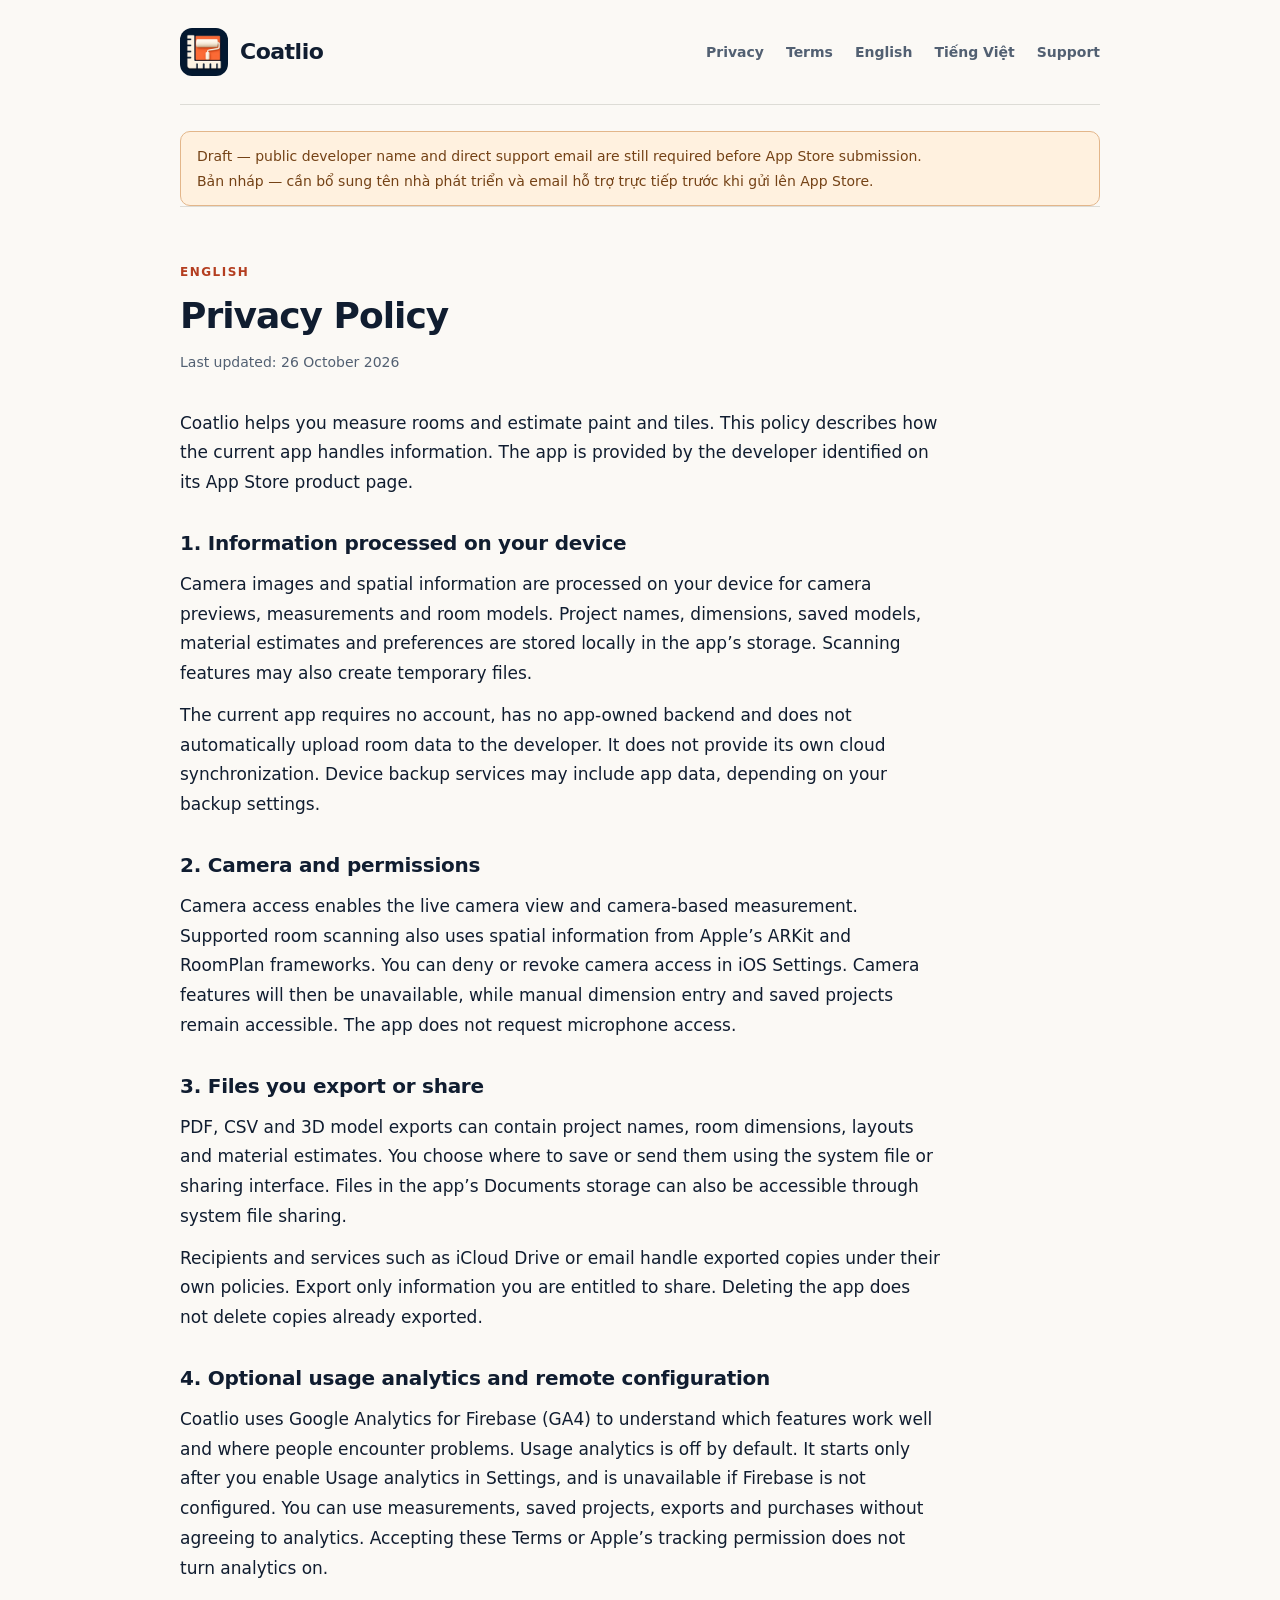
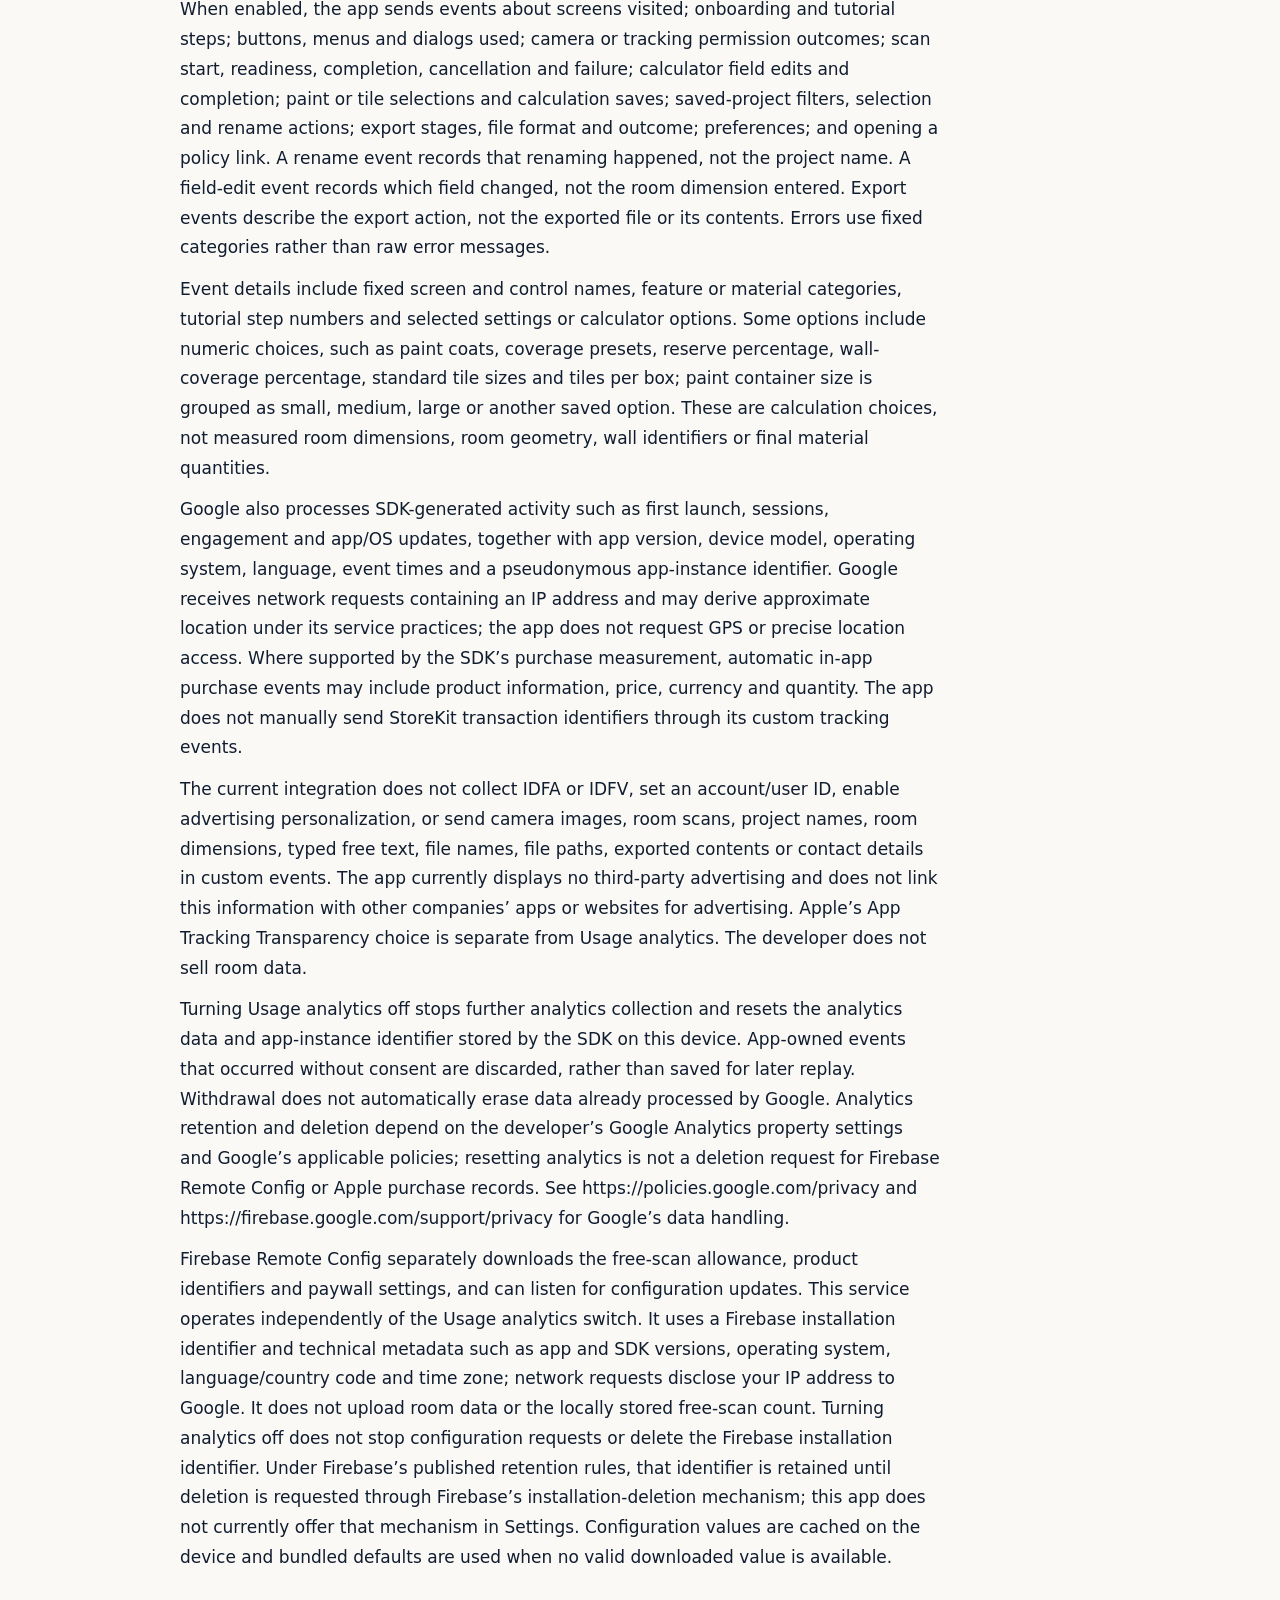
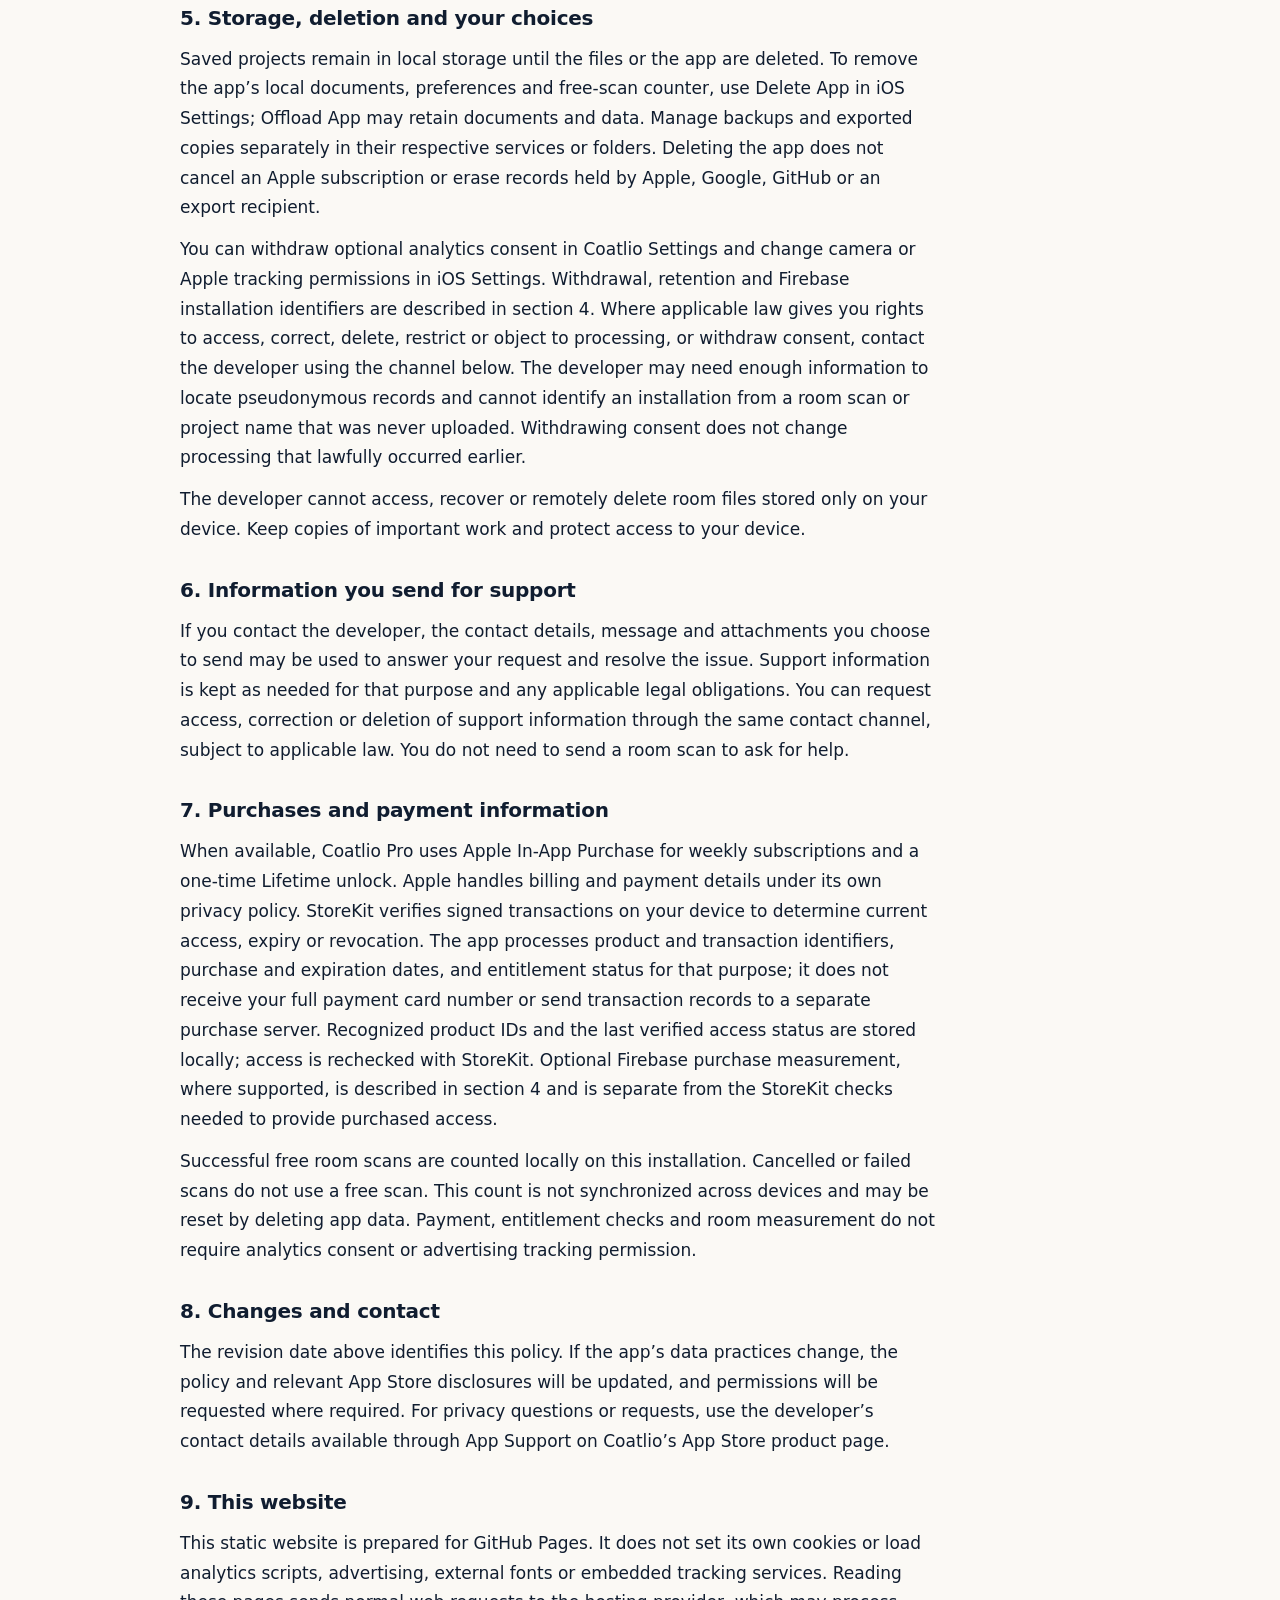
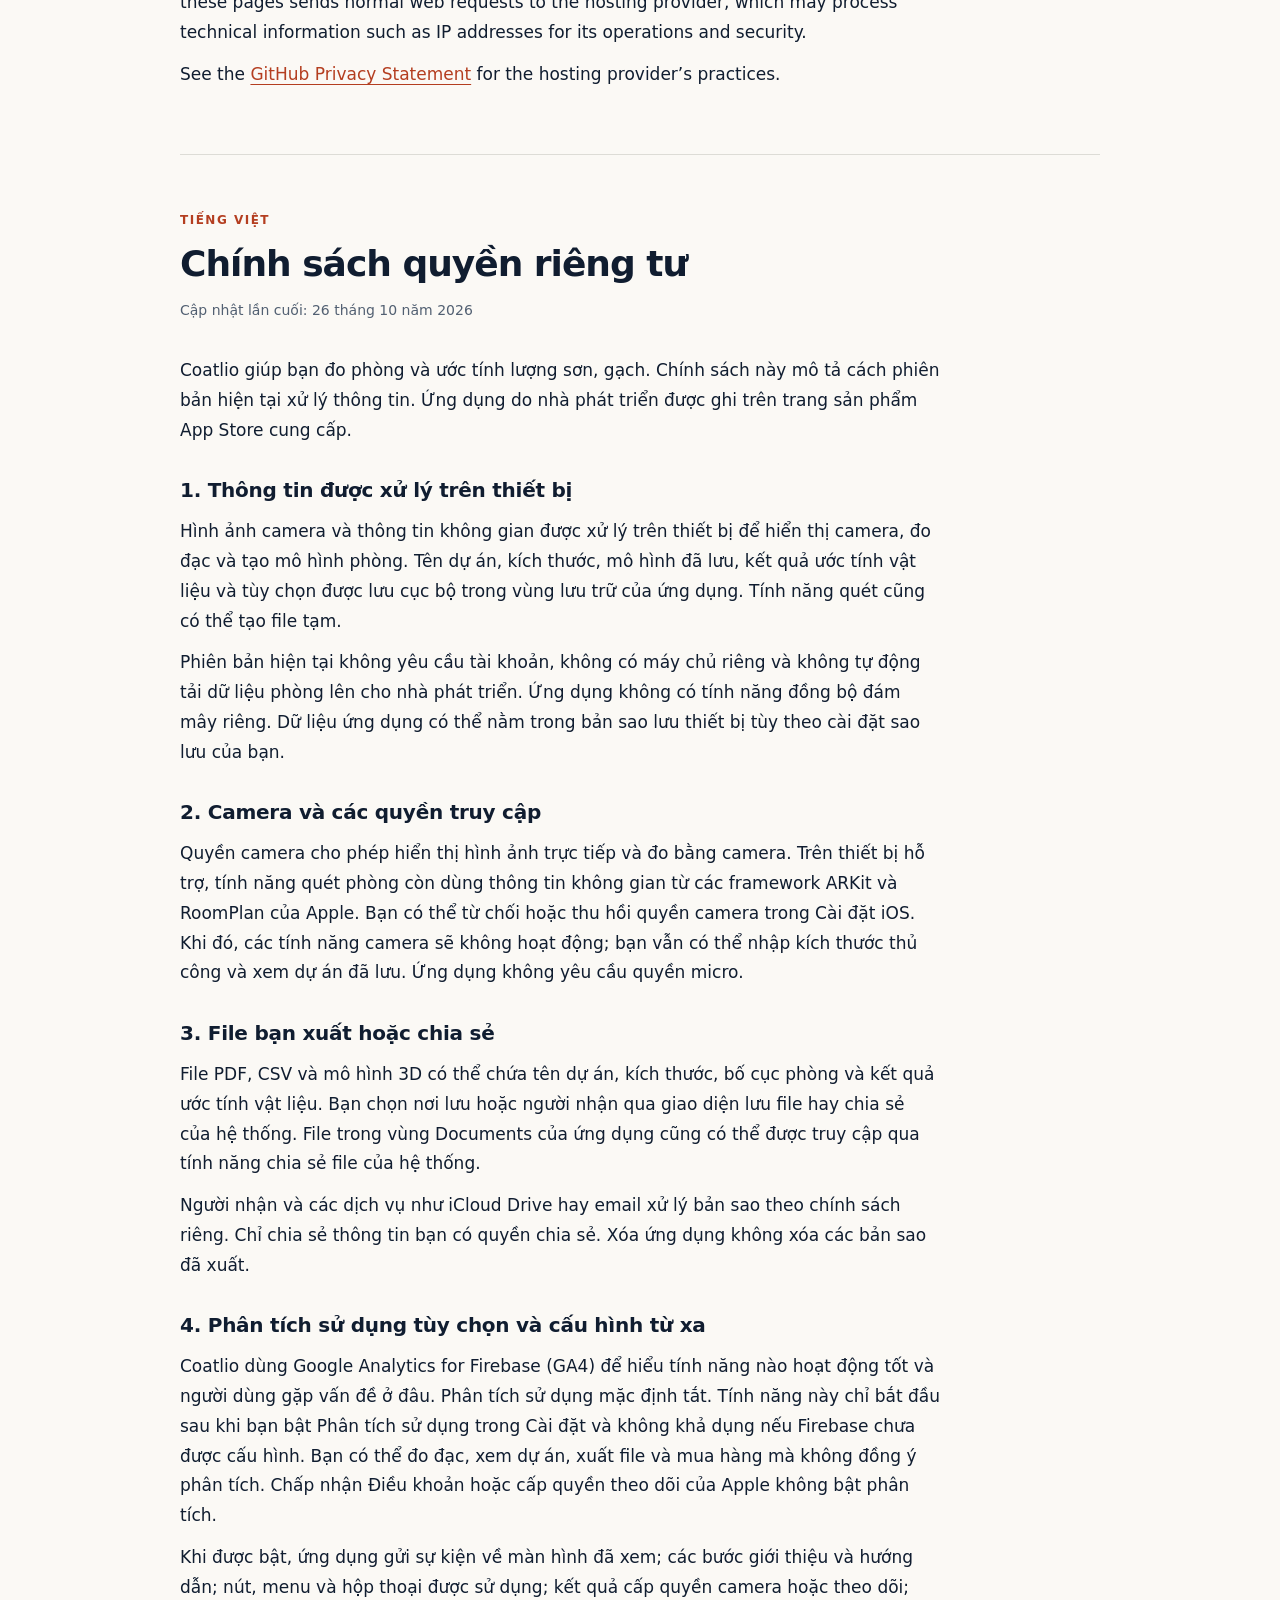
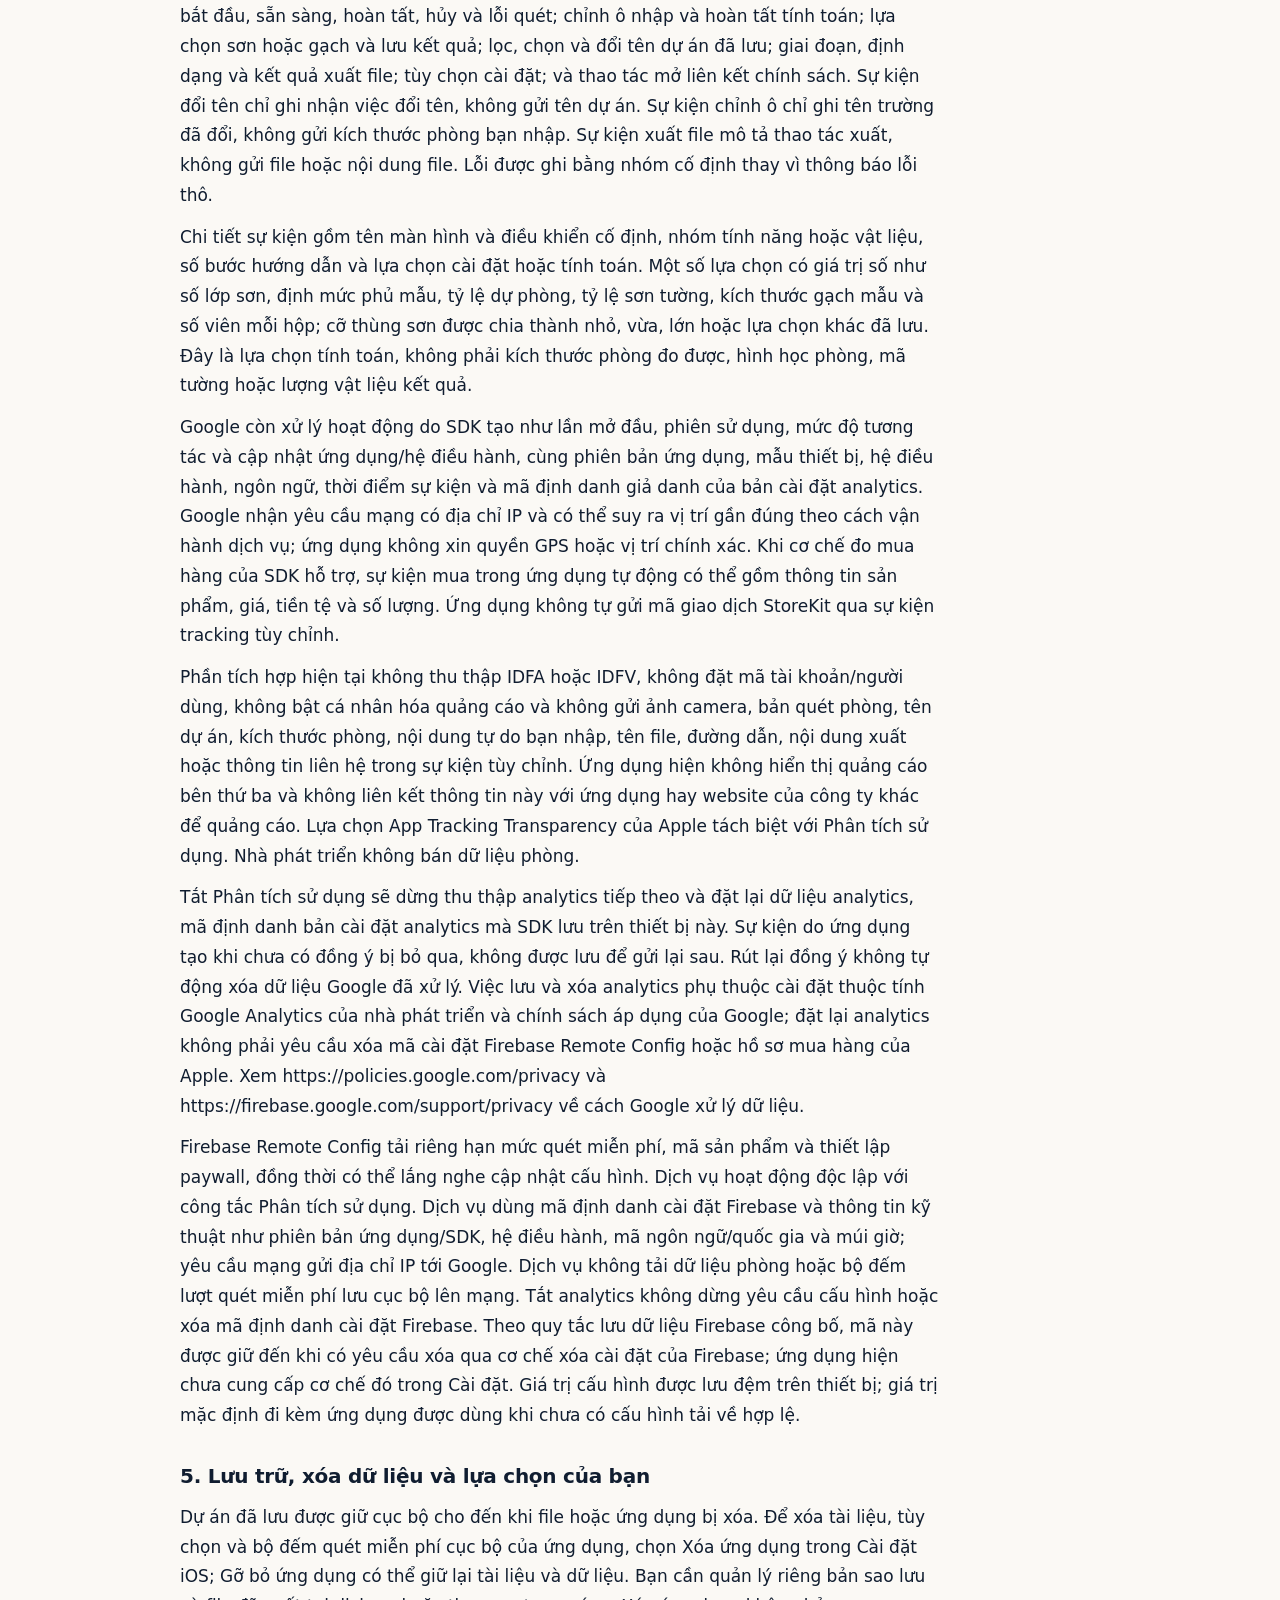
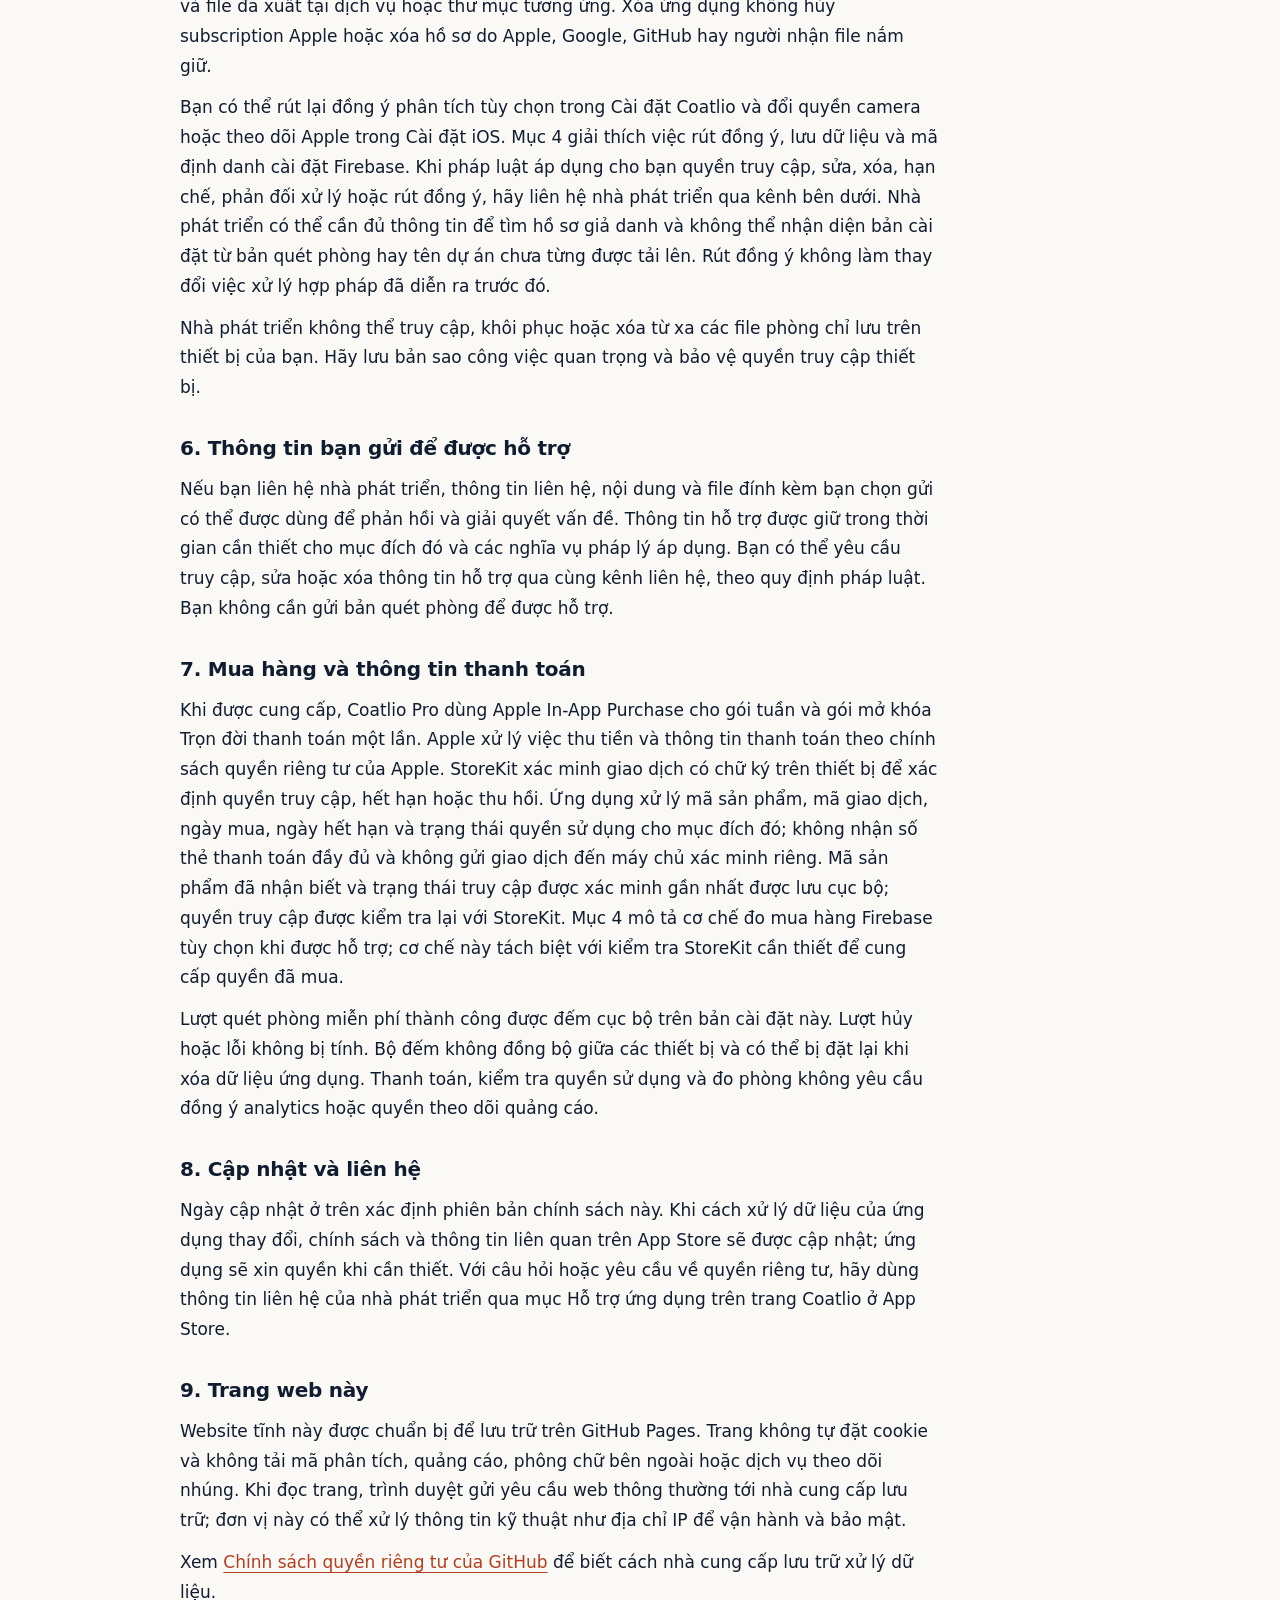
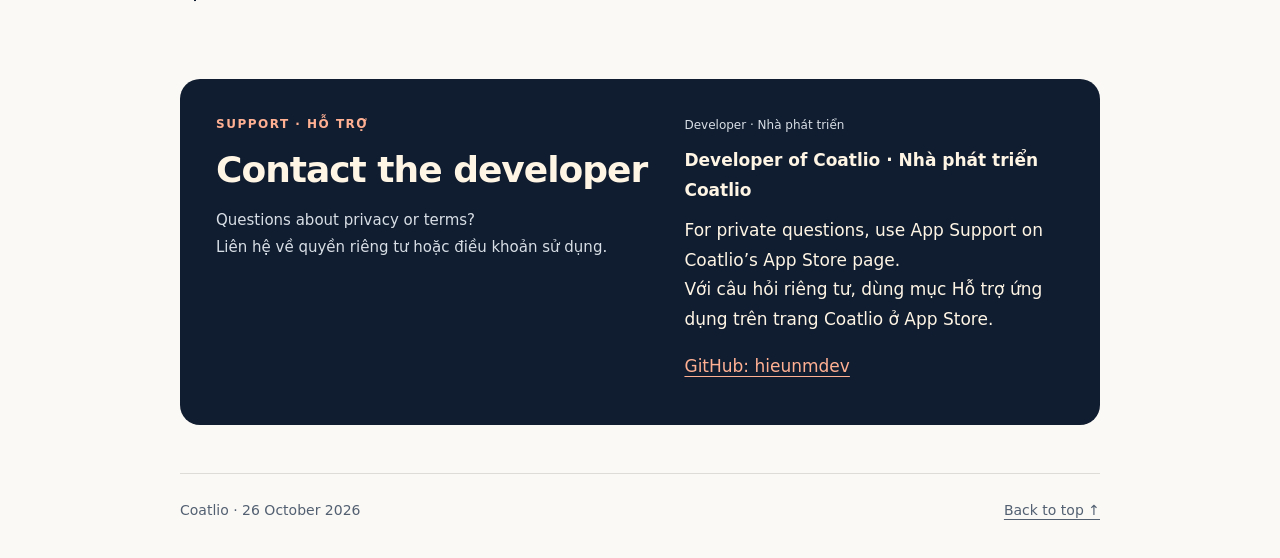
==== commit 7dc12921: "docs: align privacy and terms with current tracking and purchases" ====
--- a/privacy.html
+++ b/privacy.html
@@ -2,7 +2,7 @@
 <html lang="en">
 <head>
   <meta charset="utf-8"><meta name="viewport" content="width=device-width, initial-scale=1">
-  <meta name="description" content="How Coatlio handles camera access, room data, exports and deletion."><meta name="theme-color" content="#101d30">
+  <meta name="description" content="How Coatlio handles room data, optional Firebase analytics, remote configuration, purchases and deletion."><meta name="theme-color" content="#101d30">
   <title>Privacy Policy — Coatlio</title><link rel="icon" href="icon.png" type="image/png"><link rel="stylesheet" href="styles.css">
 </head>
 <body>
@@ -11,11 +11,11 @@
     <a class="brand" href="./"><img src="icon.png" width="48" height="48" alt=""><span>Coatlio</span></a>
     <nav aria-label="Page navigation"><a href="privacy.html">Privacy</a><a href="terms.html">Terms</a><a href="#english" lang="en">English</a><a href="#vietnamese" lang="vi">Tiếng Việt</a><a href="#support">Support</a></nav>
   </header>
-  <main id="main" class="wrap"><aside class="draft-notice" role="note">Local preview — public developer name and support email must be completed before publishing.<br><span lang="vi">Bản xem trước — cần điền tên nhà phát triển và email hỗ trợ công khai trước khi xuất bản.</span></aside><article id="english" class="policy" lang="en" aria-labelledby="english-title"><div class="section-heading"><p class="eyebrow">ENGLISH</p><h2 id="english-title">Privacy Policy</h2><p class="updated">Last updated: 24 October 2026</p></div><p>Coatlio helps you measure rooms and estimate paint and tiles. This policy describes how the current app handles information. The app is provided by the developer identified on its App Store product page.</p><section><h3>1. Information processed on your device</h3><p>Camera images and spatial information are processed on your device for camera previews, measurements and room models. Project names, dimensions, saved models, material estimates and preferences are stored locally in the app’s storage. Scanning features may also create temporary files.</p><p>The current app requires no account, has no app-owned backend and does not automatically upload room data to the developer. It does not provide its own cloud synchronization. Device backup services may include app data, depending on your backup settings.</p></section><section><h3>2. Camera and permissions</h3><p>Camera access enables the live camera view and camera-based measurement. Supported room scanning also uses spatial information from Apple’s ARKit and RoomPlan frameworks. You can deny or revoke camera access in iOS Settings. Camera features will then be unavailable, while manual dimension entry and saved projects remain accessible. The app does not request microphone access.</p></section><section><h3>3. Files you export or share</h3><p>PDF, CSV and 3D model exports can contain project names, room dimensions, layouts and material estimates. You choose where to save or send them using the system file or sharing interface. Files in the app’s Documents storage can also be accessible through system file sharing.</p><p>Recipients and services such as iCloud Drive or email handle exported copies under their own policies. Export only information you are entitled to share. Deleting the app does not delete copies already exported.</p></section><section><h3>4. Advertising, analytics and tracking</h3><p>Coatlio can use Google Analytics for Firebase to understand app usage. Usage analytics is off by default and is unavailable when Firebase is not configured. When you enable Usage analytics in Settings, Google processes automatic usage events such as first launch, sessions and engagement, along with technical information such as app version, device model, operating system, language and a pseudonymous app-instance identifier. Network requests also disclose an IP address to Google; Google may derive approximate location according to its service practices.</p><p>This integration does not collect the advertising identifier (IDFA) or vendor identifier (IDFV), enable advertising personalization, set a user ID, or send room scans, camera images, project names, measurements or exported files. Apple’s tracking permission is separate and does not enable usage analytics.</p><p>You can turn Usage analytics off at any time in Settings. This stops future analytics collection and resets the analytics data and identifier stored by the SDK on this device. It does not automatically erase data already processed by Google. Analytics retention and deletion are managed through the developer’s Google Analytics property and Google’s applicable policies. See https://policies.google.com/privacy for Google’s practices. The developer does not sell room data.</p></section><section><h3>5. Storage, deletion and your choices</h3><p>Saved projects remain in local storage until the files or the app are deleted. To remove the app’s local data, use Delete App in iOS Settings; Offload App may retain documents and data. Manage backups and exported copies separately in their respective services or folders.</p><p>You can change camera and tracking permissions in iOS Settings. The developer cannot access, recover or remotely delete room files stored only on your device. Keep copies of important work and protect access to your device.</p></section><section><h3>6. Information you send for support</h3><p>If you contact the developer, the contact details, message and attachments you choose to send may be used to answer your request and resolve the issue. Support information is kept as needed for that purpose and any applicable legal obligations. You can request access, correction or deletion of support information through the same contact channel, subject to applicable law. You do not need to send a room scan to ask for help.</p></section><section><h3>7. Purchases and payment information</h3><p>The current version does not include in-app purchases or subscriptions. If a later version introduces purchases through Apple, Apple will handle billing and payment details under its own policies. The app will not need your full payment card number to verify access.</p><p>Before enabling purchases, this policy and the App Store privacy disclosures must be updated to describe the transaction or entitlement information actually processed, its retention, and any purchase verification service or SDK used. Payment processing does not require permission to track you across other companies’ apps or websites.</p></section><section><h3>8. Changes and contact</h3><p>The revision date above identifies this policy. If the app’s data practices change, the policy and relevant App Store disclosures will be updated, and permissions will be requested where required. For privacy questions or requests, use the developer’s contact details available through App Support on Coatlio’s App Store product page.</p></section><section><h3>9. This website</h3><p>This static website is prepared for GitHub Pages. It does not set its own cookies or load analytics scripts, advertising, external fonts or embedded tracking services. Reading these pages sends normal web requests to the hosting provider, which may process technical information such as IP addresses for its operations and security.</p><p>See the <a href="https://docs.github.com/en/site-policy/privacy-policies/github-general-privacy-statement" rel="noreferrer">GitHub Privacy Statement</a> for the hosting provider’s practices.</p></section></article><article id="vietnamese" class="policy" lang="vi" aria-labelledby="vietnamese-title"><div class="section-heading"><p class="eyebrow">TIẾNG VIỆT</p><h2 id="vietnamese-title">Chính sách quyền riêng tư</h2><p class="updated">Cập nhật lần cuối: 24 tháng 10 năm 2026</p></div><p>Coatlio giúp bạn đo phòng và ước tính lượng sơn, gạch. Chính sách này mô tả cách phiên bản hiện tại xử lý thông tin. Ứng dụng do nhà phát triển được ghi trên trang sản phẩm App Store cung cấp.</p><section><h3>1. Thông tin được xử lý trên thiết bị</h3><p>Hình ảnh camera và thông tin không gian được xử lý trên thiết bị để hiển thị camera, đo đạc và tạo mô hình phòng. Tên dự án, kích thước, mô hình đã lưu, kết quả ước tính vật liệu và tùy chọn được lưu cục bộ trong vùng lưu trữ của ứng dụng. Tính năng quét cũng có thể tạo file tạm.</p><p>Phiên bản hiện tại không yêu cầu tài khoản, không có máy chủ riêng và không tự động tải dữ liệu phòng lên cho nhà phát triển. Ứng dụng không có tính năng đồng bộ đám mây riêng. Dữ liệu ứng dụng có thể nằm trong bản sao lưu thiết bị tùy theo cài đặt sao lưu của bạn.</p></section><section><h3>2. Camera và các quyền truy cập</h3><p>Quyền camera cho phép hiển thị hình ảnh trực tiếp và đo bằng camera. Trên thiết bị hỗ trợ, tính năng quét phòng còn dùng thông tin không gian từ các framework ARKit và RoomPlan của Apple. Bạn có thể từ chối hoặc thu hồi quyền camera trong Cài đặt iOS. Khi đó, các tính năng camera sẽ không hoạt động; bạn vẫn có thể nhập kích thước thủ công và xem dự án đã lưu. Ứng dụng không yêu cầu quyền micro.</p></section><section><h3>3. File bạn xuất hoặc chia sẻ</h3><p>File PDF, CSV và mô hình 3D có thể chứa tên dự án, kích thước, bố cục phòng và kết quả ước tính vật liệu. Bạn chọn nơi lưu hoặc người nhận qua giao diện lưu file hay chia sẻ của hệ thống. File trong vùng Documents của ứng dụng cũng có thể được truy cập qua tính năng chia sẻ file của hệ thống.</p><p>Người nhận và các dịch vụ như iCloud Drive hay email xử lý bản sao theo chính sách riêng. Chỉ chia sẻ thông tin bạn có quyền chia sẻ. Xóa ứng dụng không xóa các bản sao đã xuất.</p></section><section><h3>4. Quảng cáo, phân tích và theo dõi</h3><p>Coatlio có thể dùng Google Analytics for Firebase để hiểu cách ứng dụng được sử dụng. Phân tích sử dụng mặc định tắt và chưa khả dụng khi Firebase chưa được cấu hình. Khi bạn bật Phân tích sử dụng trong Cài đặt, Google xử lý các sự kiện tự động như lần mở đầu, phiên sử dụng và mức độ tương tác, cùng thông tin kỹ thuật như phiên bản ứng dụng, mẫu thiết bị, hệ điều hành, ngôn ngữ và mã định danh giả danh của bản cài đặt ứng dụng. Yêu cầu mạng cũng gửi địa chỉ IP tới Google; Google có thể suy ra vị trí gần đúng theo cách vận hành dịch vụ.</p><p>Phần tích hợp này không thu thập mã định danh quảng cáo (IDFA) hoặc mã định danh nhà cung cấp (IDFV), không bật cá nhân hóa quảng cáo, không đặt mã người dùng và không gửi bản quét phòng, hình ảnh camera, tên dự án, số đo hoặc file đã xuất. Quyền theo dõi của Apple là lựa chọn riêng và không bật phân tích sử dụng.</p><p>Bạn có thể tắt Phân tích sử dụng bất cứ lúc nào trong Cài đặt. Thao tác này dừng thu thập analytics tiếp theo và đặt lại dữ liệu, mã định danh analytics do SDK lưu trên thiết bị này. Thao tác không tự động xóa dữ liệu Google đã xử lý. Thời gian lưu và việc xóa dữ liệu analytics được quản lý qua thuộc tính Google Analytics của nhà phát triển và chính sách áp dụng của Google. Xem https://policies.google.com/privacy để biết cách Google xử lý dữ liệu. Nhà phát triển không bán dữ liệu phòng.</p></section><section><h3>5. Lưu trữ, xóa dữ liệu và lựa chọn của bạn</h3><p>Dự án đã lưu được giữ cục bộ cho đến khi file hoặc ứng dụng bị xóa. Để xóa dữ liệu cục bộ của ứng dụng, chọn Xóa ứng dụng trong Cài đặt iOS; Gỡ bỏ ứng dụng có thể giữ lại tài liệu và dữ liệu. Bạn cần quản lý riêng bản sao lưu và file đã xuất tại dịch vụ hoặc thư mục tương ứng.</p><p>Bạn có thể thay đổi quyền camera và theo dõi trong Cài đặt iOS. Nhà phát triển không thể truy cập, khôi phục hoặc xóa từ xa các file phòng chỉ lưu trên thiết bị của bạn. Hãy lưu bản sao của công việc quan trọng và bảo vệ quyền truy cập thiết bị.</p></section><section><h3>6. Thông tin bạn gửi để được hỗ trợ</h3><p>Nếu bạn liên hệ nhà phát triển, thông tin liên hệ, nội dung và file đính kèm bạn chọn gửi có thể được dùng để phản hồi và giải quyết vấn đề. Thông tin hỗ trợ được giữ trong thời gian cần thiết cho mục đích đó và các nghĩa vụ pháp lý áp dụng. Bạn có thể yêu cầu truy cập, sửa hoặc xóa thông tin hỗ trợ qua cùng kênh liên hệ, theo quy định pháp luật. Bạn không cần gửi bản quét phòng để được hỗ trợ.</p></section><section><h3>7. Mua hàng và thông tin thanh toán</h3><p>Phiên bản hiện tại chưa có mua hàng trong ứng dụng hoặc subscription. Nếu phiên bản sau bổ sung mua hàng qua Apple, Apple sẽ xử lý việc thu tiền và thông tin thanh toán theo chính sách riêng. Ứng dụng không cần số thẻ thanh toán đầy đủ của bạn để xác minh quyền truy cập.</p><p>Trước khi bật mua hàng, chính sách này và thông tin quyền riêng tư trên App Store cần được cập nhật theo thông tin giao dịch hoặc quyền sử dụng thực sự được xử lý, thời gian lưu và dịch vụ hoặc SDK xác minh giao dịch được dùng. Xử lý thanh toán không yêu cầu quyền theo dõi hoạt động của bạn trên ứng dụng hoặc website của công ty khác.</p></section><section><h3>8. Cập nhật và liên hệ</h3><p>Ngày cập nhật ở trên xác định phiên bản chính sách này. Khi cách xử lý dữ liệu của ứng dụng thay đổi, chính sách và thông tin liên quan trên App Store sẽ được cập nhật; ứng dụng sẽ xin quyền khi cần thiết. Với câu hỏi hoặc yêu cầu về quyền riêng tư, hãy dùng thông tin liên hệ của nhà phát triển qua mục Hỗ trợ ứng dụng trên trang Coatlio ở App Store.</p></section><section><h3>9. Trang web này</h3><p>Website tĩnh này được chuẩn bị để lưu trữ trên GitHub Pages. Trang không tự đặt cookie và không tải mã phân tích, quảng cáo, phông chữ bên ngoài hoặc dịch vụ theo dõi nhúng. Khi đọc trang, trình duyệt gửi yêu cầu web thông thường tới nhà cung cấp lưu trữ; đơn vị này có thể xử lý thông tin kỹ thuật như địa chỉ IP để vận hành và bảo mật.</p><p>Xem <a href="https://docs.github.com/en/site-policy/privacy-policies/github-general-privacy-statement" rel="noreferrer">Chính sách quyền riêng tư của GitHub</a> để biết cách nhà cung cấp lưu trữ xử lý dữ liệu.</p></section></article><section id="support" class="support-card" aria-labelledby="support-title">
+  <main id="main" class="wrap"><aside class="draft-notice" role="note">Draft — public developer name and direct support email are still required before App Store submission.<br><span lang="vi">Bản nháp — cần bổ sung tên nhà phát triển và email hỗ trợ trực tiếp trước khi gửi lên App Store.</span></aside><article id="english" class="policy" lang="en" aria-labelledby="english-title"><div class="section-heading"><p class="eyebrow">ENGLISH</p><h2 id="english-title">Privacy Policy</h2><p class="updated">Last updated: 26 October 2026</p></div><p>Coatlio helps you measure rooms and estimate paint and tiles. This policy describes how the current app handles information. The app is provided by the developer identified on its App Store product page.</p><section><h3>1. Information processed on your device</h3><p>Camera images and spatial information are processed on your device for camera previews, measurements and room models. Project names, dimensions, saved models, material estimates and preferences are stored locally in the app’s storage. Scanning features may also create temporary files.</p><p>The current app requires no account, has no app-owned backend and does not automatically upload room data to the developer. It does not provide its own cloud synchronization. Device backup services may include app data, depending on your backup settings.</p></section><section><h3>2. Camera and permissions</h3><p>Camera access enables the live camera view and camera-based measurement. Supported room scanning also uses spatial information from Apple’s ARKit and RoomPlan frameworks. You can deny or revoke camera access in iOS Settings. Camera features will then be unavailable, while manual dimension entry and saved projects remain accessible. The app does not request microphone access.</p></section><section><h3>3. Files you export or share</h3><p>PDF, CSV and 3D model exports can contain project names, room dimensions, layouts and material estimates. You choose where to save or send them using the system file or sharing interface. Files in the app’s Documents storage can also be accessible through system file sharing.</p><p>Recipients and services such as iCloud Drive or email handle exported copies under their own policies. Export only information you are entitled to share. Deleting the app does not delete copies already exported.</p></section><section><h3>4. Optional usage analytics and remote configuration</h3><p>Coatlio uses Google Analytics for Firebase (GA4) to understand which features work well and where people encounter problems. Usage analytics is off by default. It starts only after you enable Usage analytics in Settings, and is unavailable if Firebase is not configured. You can use measurements, saved projects, exports and purchases without agreeing to analytics. Accepting these Terms or Apple’s tracking permission does not turn analytics on.</p><p>When enabled, the app sends events about screens visited; onboarding and tutorial steps; buttons, menus and dialogs used; camera or tracking permission outcomes; scan start, readiness, completion, cancellation and failure; calculator field edits and completion; paint or tile selections and calculation saves; saved-project filters, selection and rename actions; export stages, file format and outcome; preferences; and opening a policy link. A rename event records that renaming happened, not the project name. A field-edit event records which field changed, not the room dimension entered. Export events describe the export action, not the exported file or its contents. Errors use fixed categories rather than raw error messages.</p><p>Event details include fixed screen and control names, feature or material categories, tutorial step numbers and selected settings or calculator options. Some options include numeric choices, such as paint coats, coverage presets, reserve percentage, wall-coverage percentage, standard tile sizes and tiles per box; paint container size is grouped as small, medium, large or another saved option. These are calculation choices, not measured room dimensions, room geometry, wall identifiers or final material quantities.</p><p>Google also processes SDK-generated activity such as first launch, sessions, engagement and app/OS updates, together with app version, device model, operating system, language, event times and a pseudonymous app-instance identifier. Google receives network requests containing an IP address and may derive approximate location under its service practices; the app does not request GPS or precise location access. Where supported by the SDK’s purchase measurement, automatic in-app purchase events may include product information, price, currency and quantity. The app does not manually send StoreKit transaction identifiers through its custom tracking events.</p><p>The current integration does not collect IDFA or IDFV, set an account/user ID, enable advertising personalization, or send camera images, room scans, project names, room dimensions, typed free text, file names, file paths, exported contents or contact details in custom events. The app currently displays no third-party advertising and does not link this information with other companies’ apps or websites for advertising. Apple’s App Tracking Transparency choice is separate from Usage analytics. The developer does not sell room data.</p><p>Turning Usage analytics off stops further analytics collection and resets the analytics data and app-instance identifier stored by the SDK on this device. App-owned events that occurred without consent are discarded, rather than saved for later replay. Withdrawal does not automatically erase data already processed by Google. Analytics retention and deletion depend on the developer’s Google Analytics property settings and Google’s applicable policies; resetting analytics is not a deletion request for Firebase Remote Config or Apple purchase records. See https://policies.google.com/privacy and https://firebase.google.com/support/privacy for Google’s data handling.</p><p>Firebase Remote Config separately downloads the free-scan allowance, product identifiers and paywall settings, and can listen for configuration updates. This service operates independently of the Usage analytics switch. It uses a Firebase installation identifier and technical metadata such as app and SDK versions, operating system, language/country code and time zone; network requests disclose your IP address to Google. It does not upload room data or the locally stored free-scan count. Turning analytics off does not stop configuration requests or delete the Firebase installation identifier. Under Firebase’s published retention rules, that identifier is retained until deletion is requested through Firebase’s installation-deletion mechanism; this app does not currently offer that mechanism in Settings. Configuration values are cached on the device and bundled defaults are used when no valid downloaded value is available.</p></section><section><h3>5. Storage, deletion and your choices</h3><p>Saved projects remain in local storage until the files or the app are deleted. To remove the app’s local documents, preferences and free-scan counter, use Delete App in iOS Settings; Offload App may retain documents and data. Manage backups and exported copies separately in their respective services or folders. Deleting the app does not cancel an Apple subscription or erase records held by Apple, Google, GitHub or an export recipient.</p><p>You can withdraw optional analytics consent in Coatlio Settings and change camera or Apple tracking permissions in iOS Settings. Withdrawal, retention and Firebase installation identifiers are described in section 4. Where applicable law gives you rights to access, correct, delete, restrict or object to processing, or withdraw consent, contact the developer using the channel below. The developer may need enough information to locate pseudonymous records and cannot identify an installation from a room scan or project name that was never uploaded. Withdrawing consent does not change processing that lawfully occurred earlier.</p><p>The developer cannot access, recover or remotely delete room files stored only on your device. Keep copies of important work and protect access to your device.</p></section><section><h3>6. Information you send for support</h3><p>If you contact the developer, the contact details, message and attachments you choose to send may be used to answer your request and resolve the issue. Support information is kept as needed for that purpose and any applicable legal obligations. You can request access, correction or deletion of support information through the same contact channel, subject to applicable law. You do not need to send a room scan to ask for help.</p></section><section><h3>7. Purchases and payment information</h3><p>When available, Coatlio Pro uses Apple In-App Purchase for weekly subscriptions and a one-time Lifetime unlock. Apple handles billing and payment details under its own privacy policy. StoreKit verifies signed transactions on your device to determine current access, expiry or revocation. The app processes product and transaction identifiers, purchase and expiration dates, and entitlement status for that purpose; it does not receive your full payment card number or send transaction records to a separate purchase server. Recognized product IDs and the last verified access status are stored locally; access is rechecked with StoreKit. Optional Firebase purchase measurement, where supported, is described in section 4 and is separate from the StoreKit checks needed to provide purchased access.</p><p>Successful free room scans are counted locally on this installation. Cancelled or failed scans do not use a free scan. This count is not synchronized across devices and may be reset by deleting app data. Payment, entitlement checks and room measurement do not require analytics consent or advertising tracking permission.</p></section><section><h3>8. Changes and contact</h3><p>The revision date above identifies this policy. If the app’s data practices change, the policy and relevant App Store disclosures will be updated, and permissions will be requested where required. For privacy questions or requests, use the developer’s contact details available through App Support on Coatlio’s App Store product page.</p></section><section><h3>9. This website</h3><p>This static website is prepared for GitHub Pages. It does not set its own cookies or load analytics scripts, advertising, external fonts or embedded tracking services. Reading these pages sends normal web requests to the hosting provider, which may process technical information such as IP addresses for its operations and security.</p><p>See the <a href="https://docs.github.com/en/site-policy/privacy-policies/github-general-privacy-statement" rel="noreferrer">GitHub Privacy Statement</a> for the hosting provider’s practices.</p></section></article><article id="vietnamese" class="policy" lang="vi" aria-labelledby="vietnamese-title"><div class="section-heading"><p class="eyebrow">TIẾNG VIỆT</p><h2 id="vietnamese-title">Chính sách quyền riêng tư</h2><p class="updated">Cập nhật lần cuối: 26 tháng 10 năm 2026</p></div><p>Coatlio giúp bạn đo phòng và ước tính lượng sơn, gạch. Chính sách này mô tả cách phiên bản hiện tại xử lý thông tin. Ứng dụng do nhà phát triển được ghi trên trang sản phẩm App Store cung cấp.</p><section><h3>1. Thông tin được xử lý trên thiết bị</h3><p>Hình ảnh camera và thông tin không gian được xử lý trên thiết bị để hiển thị camera, đo đạc và tạo mô hình phòng. Tên dự án, kích thước, mô hình đã lưu, kết quả ước tính vật liệu và tùy chọn được lưu cục bộ trong vùng lưu trữ của ứng dụng. Tính năng quét cũng có thể tạo file tạm.</p><p>Phiên bản hiện tại không yêu cầu tài khoản, không có máy chủ riêng và không tự động tải dữ liệu phòng lên cho nhà phát triển. Ứng dụng không có tính năng đồng bộ đám mây riêng. Dữ liệu ứng dụng có thể nằm trong bản sao lưu thiết bị tùy theo cài đặt sao lưu của bạn.</p></section><section><h3>2. Camera và các quyền truy cập</h3><p>Quyền camera cho phép hiển thị hình ảnh trực tiếp và đo bằng camera. Trên thiết bị hỗ trợ, tính năng quét phòng còn dùng thông tin không gian từ các framework ARKit và RoomPlan của Apple. Bạn có thể từ chối hoặc thu hồi quyền camera trong Cài đặt iOS. Khi đó, các tính năng camera sẽ không hoạt động; bạn vẫn có thể nhập kích thước thủ công và xem dự án đã lưu. Ứng dụng không yêu cầu quyền micro.</p></section><section><h3>3. File bạn xuất hoặc chia sẻ</h3><p>File PDF, CSV và mô hình 3D có thể chứa tên dự án, kích thước, bố cục phòng và kết quả ước tính vật liệu. Bạn chọn nơi lưu hoặc người nhận qua giao diện lưu file hay chia sẻ của hệ thống. File trong vùng Documents của ứng dụng cũng có thể được truy cập qua tính năng chia sẻ file của hệ thống.</p><p>Người nhận và các dịch vụ như iCloud Drive hay email xử lý bản sao theo chính sách riêng. Chỉ chia sẻ thông tin bạn có quyền chia sẻ. Xóa ứng dụng không xóa các bản sao đã xuất.</p></section><section><h3>4. Phân tích sử dụng tùy chọn và cấu hình từ xa</h3><p>Coatlio dùng Google Analytics for Firebase (GA4) để hiểu tính năng nào hoạt động tốt và người dùng gặp vấn đề ở đâu. Phân tích sử dụng mặc định tắt. Tính năng này chỉ bắt đầu sau khi bạn bật Phân tích sử dụng trong Cài đặt và không khả dụng nếu Firebase chưa được cấu hình. Bạn có thể đo đạc, xem dự án, xuất file và mua hàng mà không đồng ý phân tích. Chấp nhận Điều khoản hoặc cấp quyền theo dõi của Apple không bật phân tích.</p><p>Khi được bật, ứng dụng gửi sự kiện về màn hình đã xem; các bước giới thiệu và hướng dẫn; nút, menu và hộp thoại được sử dụng; kết quả cấp quyền camera hoặc theo dõi; bắt đầu, sẵn sàng, hoàn tất, hủy và lỗi quét; chỉnh ô nhập và hoàn tất tính toán; lựa chọn sơn hoặc gạch và lưu kết quả; lọc, chọn và đổi tên dự án đã lưu; giai đoạn, định dạng và kết quả xuất file; tùy chọn cài đặt; và thao tác mở liên kết chính sách. Sự kiện đổi tên chỉ ghi nhận việc đổi tên, không gửi tên dự án. Sự kiện chỉnh ô chỉ ghi tên trường đã đổi, không gửi kích thước phòng bạn nhập. Sự kiện xuất file mô tả thao tác xuất, không gửi file hoặc nội dung file. Lỗi được ghi bằng nhóm cố định thay vì thông báo lỗi thô.</p><p>Chi tiết sự kiện gồm tên màn hình và điều khiển cố định, nhóm tính năng hoặc vật liệu, số bước hướng dẫn và lựa chọn cài đặt hoặc tính toán. Một số lựa chọn có giá trị số như số lớp sơn, định mức phủ mẫu, tỷ lệ dự phòng, tỷ lệ sơn tường, kích thước gạch mẫu và số viên mỗi hộp; cỡ thùng sơn được chia thành nhỏ, vừa, lớn hoặc lựa chọn khác đã lưu. Đây là lựa chọn tính toán, không phải kích thước phòng đo được, hình học phòng, mã tường hoặc lượng vật liệu kết quả.</p><p>Google còn xử lý hoạt động do SDK tạo như lần mở đầu, phiên sử dụng, mức độ tương tác và cập nhật ứng dụng/hệ điều hành, cùng phiên bản ứng dụng, mẫu thiết bị, hệ điều hành, ngôn ngữ, thời điểm sự kiện và mã định danh giả danh của bản cài đặt analytics. Google nhận yêu cầu mạng có địa chỉ IP và có thể suy ra vị trí gần đúng theo cách vận hành dịch vụ; ứng dụng không xin quyền GPS hoặc vị trí chính xác. Khi cơ chế đo mua hàng của SDK hỗ trợ, sự kiện mua trong ứng dụng tự động có thể gồm thông tin sản phẩm, giá, tiền tệ và số lượng. Ứng dụng không tự gửi mã giao dịch StoreKit qua sự kiện tracking tùy chỉnh.</p><p>Phần tích hợp hiện tại không thu thập IDFA hoặc IDFV, không đặt mã tài khoản/người dùng, không bật cá nhân hóa quảng cáo và không gửi ảnh camera, bản quét phòng, tên dự án, kích thước phòng, nội dung tự do bạn nhập, tên file, đường dẫn, nội dung xuất hoặc thông tin liên hệ trong sự kiện tùy chỉnh. Ứng dụng hiện không hiển thị quảng cáo bên thứ ba và không liên kết thông tin này với ứng dụng hay website của công ty khác để quảng cáo. Lựa chọn App Tracking Transparency của Apple tách biệt với Phân tích sử dụng. Nhà phát triển không bán dữ liệu phòng.</p><p>Tắt Phân tích sử dụng sẽ dừng thu thập analytics tiếp theo và đặt lại dữ liệu analytics, mã định danh bản cài đặt analytics mà SDK lưu trên thiết bị này. Sự kiện do ứng dụng tạo khi chưa có đồng ý bị bỏ qua, không được lưu để gửi lại sau. Rút lại đồng ý không tự động xóa dữ liệu Google đã xử lý. Việc lưu và xóa analytics phụ thuộc cài đặt thuộc tính Google Analytics của nhà phát triển và chính sách áp dụng của Google; đặt lại analytics không phải yêu cầu xóa mã cài đặt Firebase Remote Config hoặc hồ sơ mua hàng của Apple. Xem https://policies.google.com/privacy và https://firebase.google.com/support/privacy về cách Google xử lý dữ liệu.</p><p>Firebase Remote Config tải riêng hạn mức quét miễn phí, mã sản phẩm và thiết lập paywall, đồng thời có thể lắng nghe cập nhật cấu hình. Dịch vụ hoạt động độc lập với công tắc Phân tích sử dụng. Dịch vụ dùng mã định danh cài đặt Firebase và thông tin kỹ thuật như phiên bản ứng dụng/SDK, hệ điều hành, mã ngôn ngữ/quốc gia và múi giờ; yêu cầu mạng gửi địa chỉ IP tới Google. Dịch vụ không tải dữ liệu phòng hoặc bộ đếm lượt quét miễn phí lưu cục bộ lên mạng. Tắt analytics không dừng yêu cầu cấu hình hoặc xóa mã định danh cài đặt Firebase. Theo quy tắc lưu dữ liệu Firebase công bố, mã này được giữ đến khi có yêu cầu xóa qua cơ chế xóa cài đặt của Firebase; ứng dụng hiện chưa cung cấp cơ chế đó trong Cài đặt. Giá trị cấu hình được lưu đệm trên thiết bị; giá trị mặc định đi kèm ứng dụng được dùng khi chưa có cấu hình tải về hợp lệ.</p></section><section><h3>5. Lưu trữ, xóa dữ liệu và lựa chọn của bạn</h3><p>Dự án đã lưu được giữ cục bộ cho đến khi file hoặc ứng dụng bị xóa. Để xóa tài liệu, tùy chọn và bộ đếm quét miễn phí cục bộ của ứng dụng, chọn Xóa ứng dụng trong Cài đặt iOS; Gỡ bỏ ứng dụng có thể giữ lại tài liệu và dữ liệu. Bạn cần quản lý riêng bản sao lưu và file đã xuất tại dịch vụ hoặc thư mục tương ứng. Xóa ứng dụng không hủy subscription Apple hoặc xóa hồ sơ do Apple, Google, GitHub hay người nhận file nắm giữ.</p><p>Bạn có thể rút lại đồng ý phân tích tùy chọn trong Cài đặt Coatlio và đổi quyền camera hoặc theo dõi Apple trong Cài đặt iOS. Mục 4 giải thích việc rút đồng ý, lưu dữ liệu và mã định danh cài đặt Firebase. Khi pháp luật áp dụng cho bạn quyền truy cập, sửa, xóa, hạn chế, phản đối xử lý hoặc rút đồng ý, hãy liên hệ nhà phát triển qua kênh bên dưới. Nhà phát triển có thể cần đủ thông tin để tìm hồ sơ giả danh và không thể nhận diện bản cài đặt từ bản quét phòng hay tên dự án chưa từng được tải lên. Rút đồng ý không làm thay đổi việc xử lý hợp pháp đã diễn ra trước đó.</p><p>Nhà phát triển không thể truy cập, khôi phục hoặc xóa từ xa các file phòng chỉ lưu trên thiết bị của bạn. Hãy lưu bản sao công việc quan trọng và bảo vệ quyền truy cập thiết bị.</p></section><section><h3>6. Thông tin bạn gửi để được hỗ trợ</h3><p>Nếu bạn liên hệ nhà phát triển, thông tin liên hệ, nội dung và file đính kèm bạn chọn gửi có thể được dùng để phản hồi và giải quyết vấn đề. Thông tin hỗ trợ được giữ trong thời gian cần thiết cho mục đích đó và các nghĩa vụ pháp lý áp dụng. Bạn có thể yêu cầu truy cập, sửa hoặc xóa thông tin hỗ trợ qua cùng kênh liên hệ, theo quy định pháp luật. Bạn không cần gửi bản quét phòng để được hỗ trợ.</p></section><section><h3>7. Mua hàng và thông tin thanh toán</h3><p>Khi được cung cấp, Coatlio Pro dùng Apple In-App Purchase cho gói tuần và gói mở khóa Trọn đời thanh toán một lần. Apple xử lý việc thu tiền và thông tin thanh toán theo chính sách quyền riêng tư của Apple. StoreKit xác minh giao dịch có chữ ký trên thiết bị để xác định quyền truy cập, hết hạn hoặc thu hồi. Ứng dụng xử lý mã sản phẩm, mã giao dịch, ngày mua, ngày hết hạn và trạng thái quyền sử dụng cho mục đích đó; không nhận số thẻ thanh toán đầy đủ và không gửi giao dịch đến máy chủ xác minh riêng. Mã sản phẩm đã nhận biết và trạng thái truy cập được xác minh gần nhất được lưu cục bộ; quyền truy cập được kiểm tra lại với StoreKit. Mục 4 mô tả cơ chế đo mua hàng Firebase tùy chọn khi được hỗ trợ; cơ chế này tách biệt với kiểm tra StoreKit cần thiết để cung cấp quyền đã mua.</p><p>Lượt quét phòng miễn phí thành công được đếm cục bộ trên bản cài đặt này. Lượt hủy hoặc lỗi không bị tính. Bộ đếm không đồng bộ giữa các thiết bị và có thể bị đặt lại khi xóa dữ liệu ứng dụng. Thanh toán, kiểm tra quyền sử dụng và đo phòng không yêu cầu đồng ý analytics hoặc quyền theo dõi quảng cáo.</p></section><section><h3>8. Cập nhật và liên hệ</h3><p>Ngày cập nhật ở trên xác định phiên bản chính sách này. Khi cách xử lý dữ liệu của ứng dụng thay đổi, chính sách và thông tin liên quan trên App Store sẽ được cập nhật; ứng dụng sẽ xin quyền khi cần thiết. Với câu hỏi hoặc yêu cầu về quyền riêng tư, hãy dùng thông tin liên hệ của nhà phát triển qua mục Hỗ trợ ứng dụng trên trang Coatlio ở App Store.</p></section><section><h3>9. Trang web này</h3><p>Website tĩnh này được chuẩn bị để lưu trữ trên GitHub Pages. Trang không tự đặt cookie và không tải mã phân tích, quảng cáo, phông chữ bên ngoài hoặc dịch vụ theo dõi nhúng. Khi đọc trang, trình duyệt gửi yêu cầu web thông thường tới nhà cung cấp lưu trữ; đơn vị này có thể xử lý thông tin kỹ thuật như địa chỉ IP để vận hành và bảo mật.</p><p>Xem <a href="https://docs.github.com/en/site-policy/privacy-policies/github-general-privacy-statement" rel="noreferrer">Chính sách quyền riêng tư của GitHub</a> để biết cách nhà cung cấp lưu trữ xử lý dữ liệu.</p></section></article><section id="support" class="support-card" aria-labelledby="support-title">
       <div><p class="eyebrow">SUPPORT · HỖ TRỢ</p><h2 id="support-title">Contact the developer</h2>
       <p>Questions about privacy or terms?<br><span lang="vi">Liên hệ về quyền riêng tư hoặc điều khoản sử dụng.</span></p></div>
       <address><span class="contact-label">Developer · Nhà phát triển</span><strong>Developer of Coatlio · Nhà phát triển Coatlio</strong><span>For private questions, use App Support on Coatlio’s App Store page.<br><span lang="vi">Với câu hỏi riêng tư, dùng mục Hỗ trợ ứng dụng trên trang Coatlio ở App Store.</span></span><a class="contact-email" href="https://github.com/hieunmdev">GitHub: hieunmdev</a></address>
     </section></main>
-  <footer class="site-footer wrap"><span>Coatlio · <time datetime="2026-10-24">24 October 2026</time></span><a href="#main">Back to top ↑</a></footer>
+  <footer class="site-footer wrap"><span>Coatlio · <time datetime="2026-10-26">26 October 2026</time></span><a href="#main">Back to top ↑</a></footer>
 </body>
 </html>
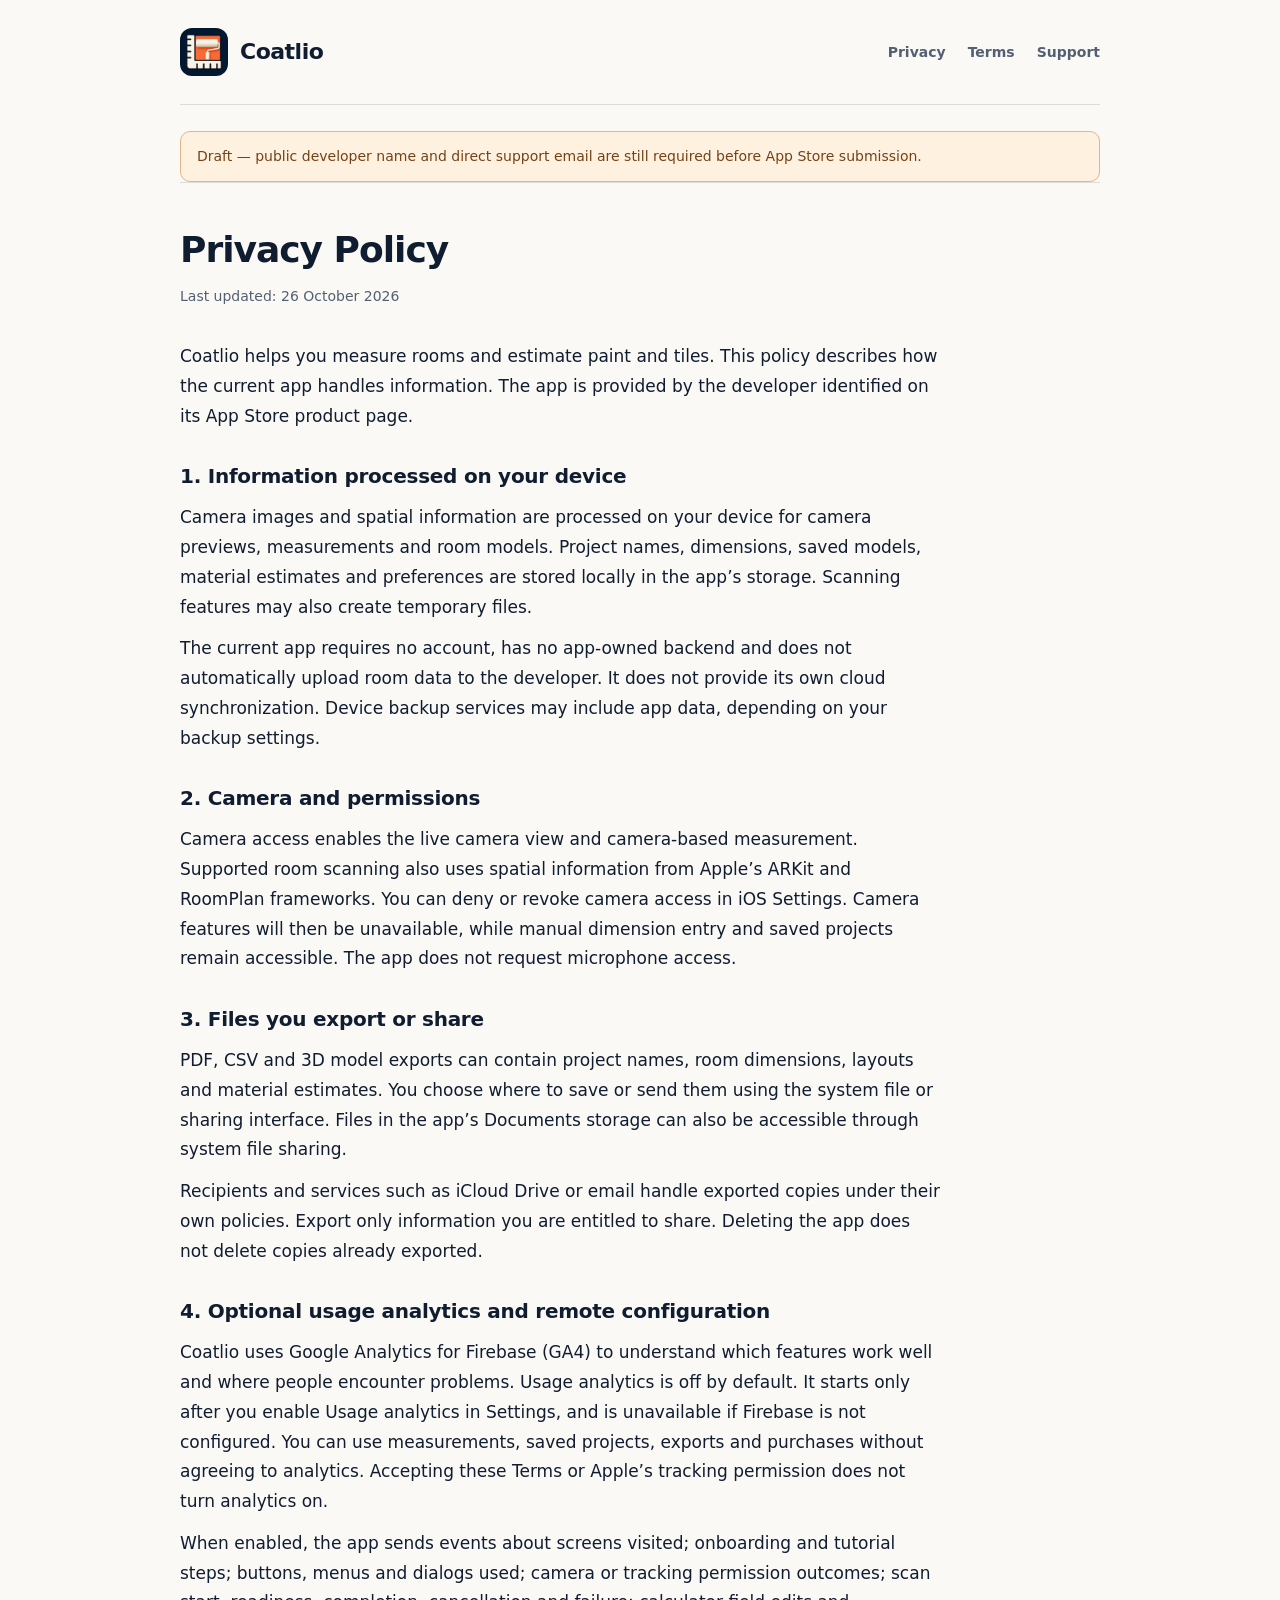
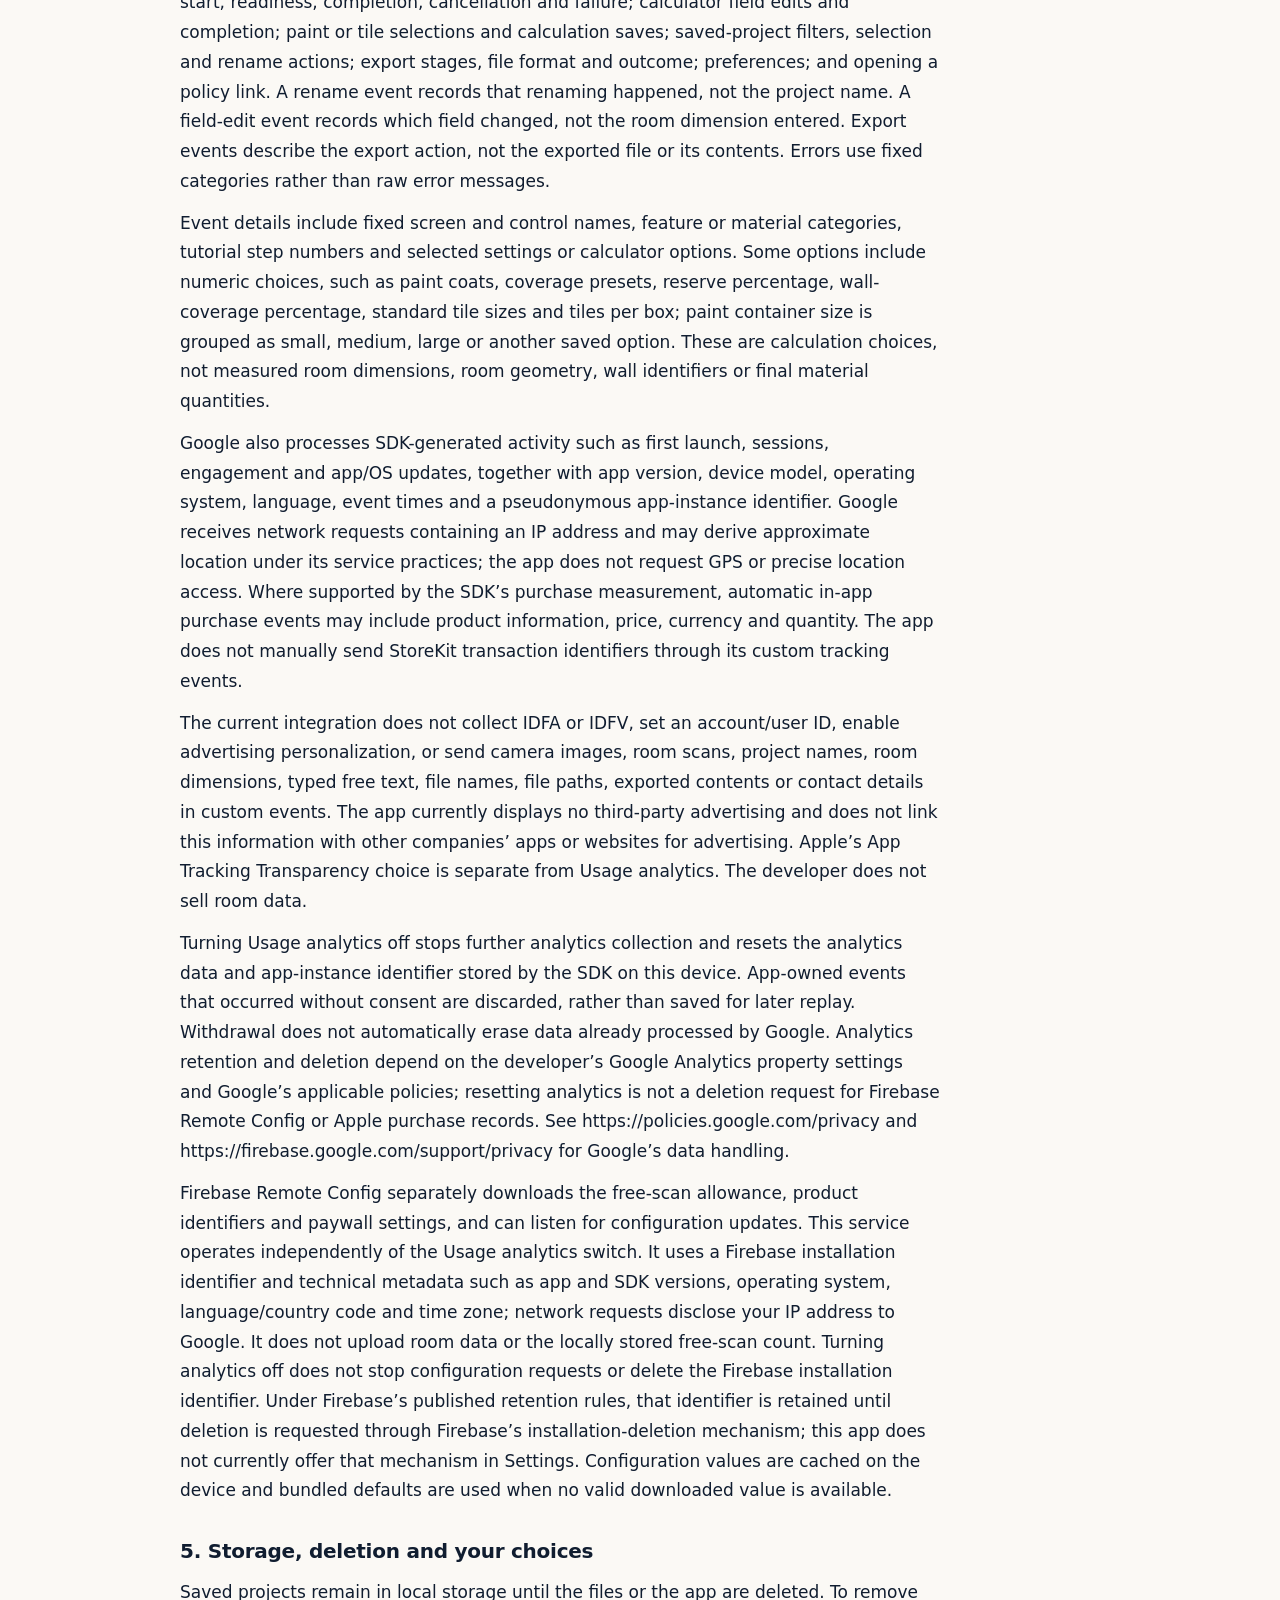
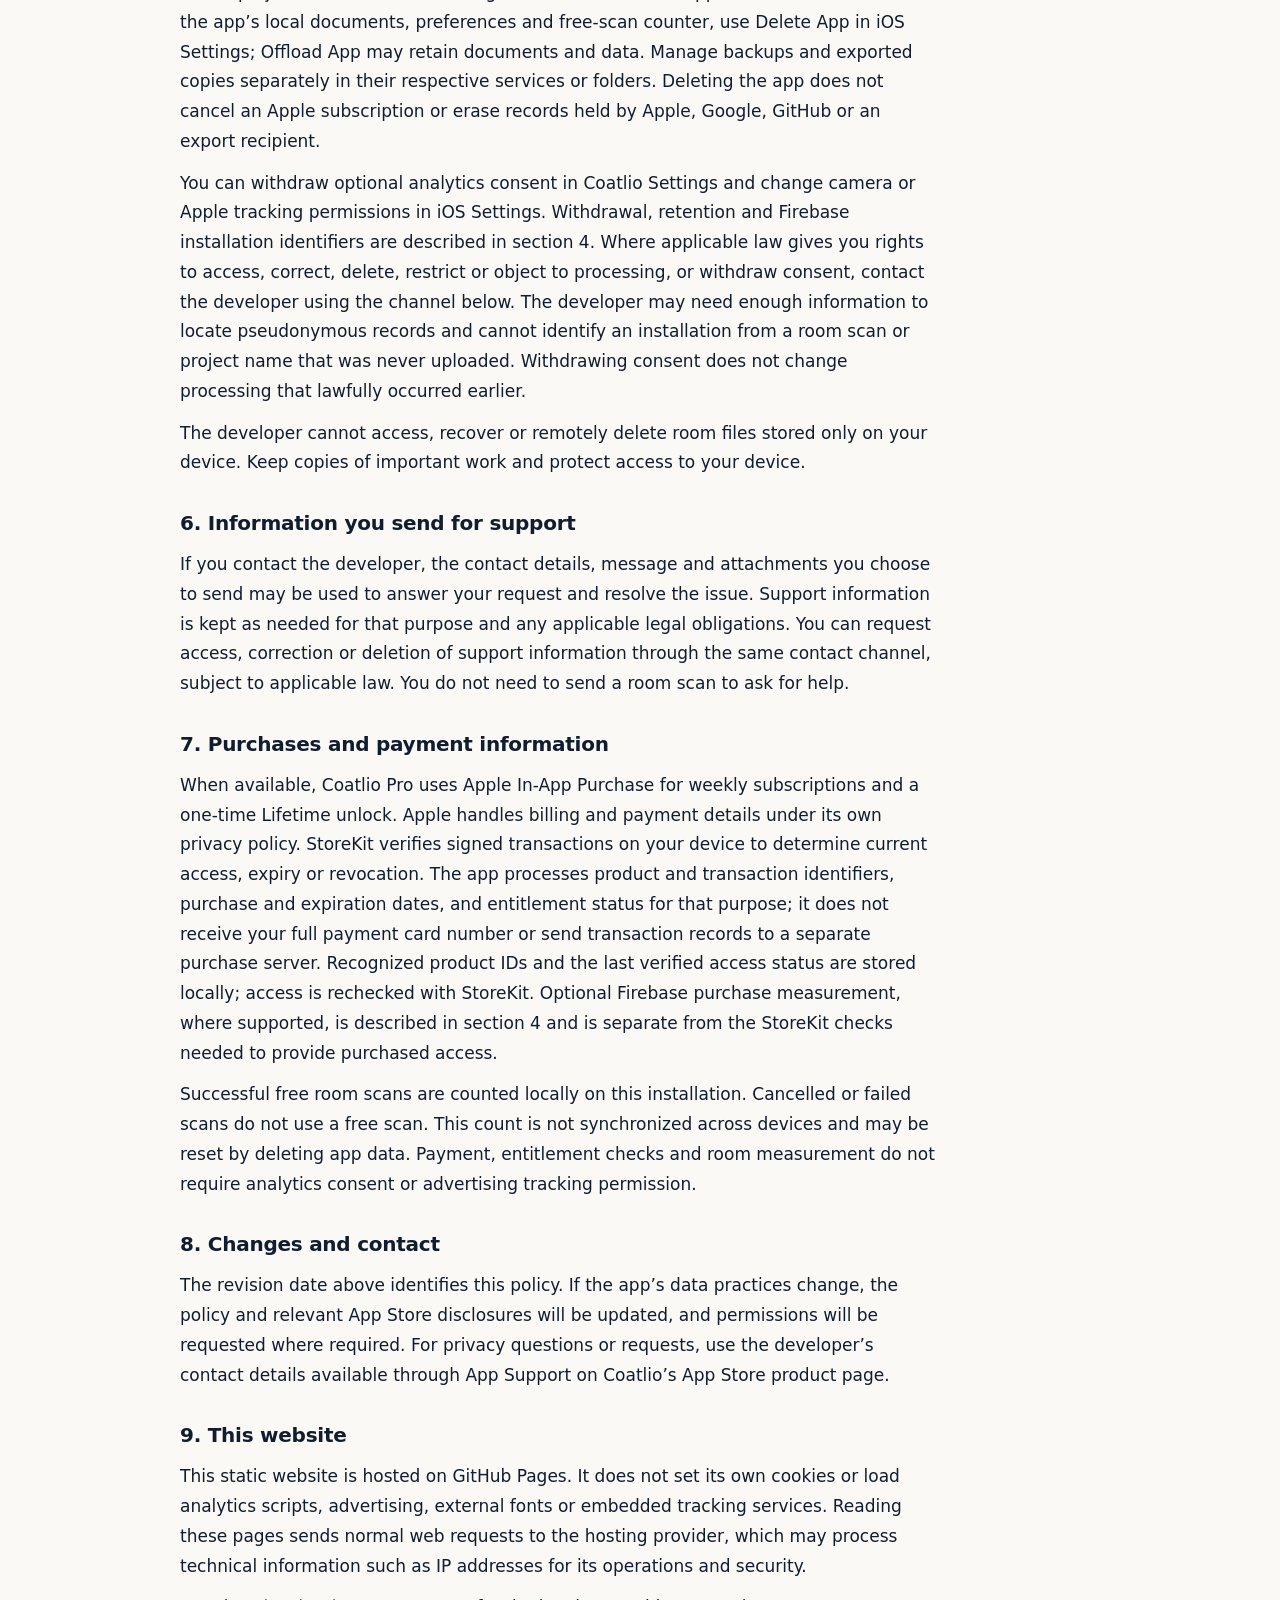
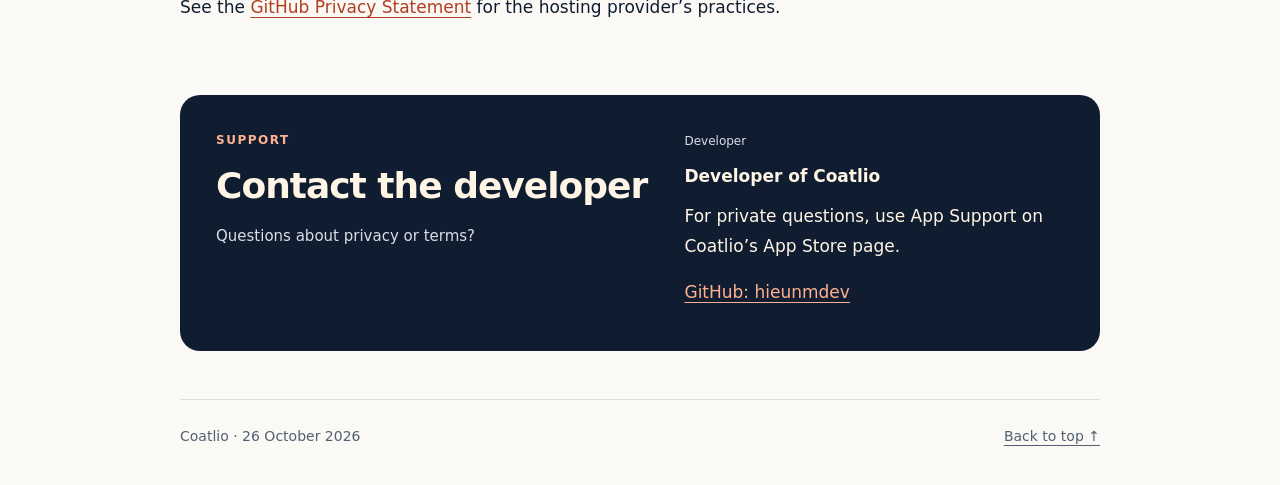
==== commit 6d78b980: "docs: publish English-only legal pages" ====
--- a/privacy.html
+++ b/privacy.html
@@ -9,12 +9,12 @@
   <a class="skip-link" href="#main">Skip to content</a>
   <header class="site-header wrap">
     <a class="brand" href="./"><img src="icon.png" width="48" height="48" alt=""><span>Coatlio</span></a>
-    <nav aria-label="Page navigation"><a href="privacy.html">Privacy</a><a href="terms.html">Terms</a><a href="#english" lang="en">English</a><a href="#vietnamese" lang="vi">Tiếng Việt</a><a href="#support">Support</a></nav>
+    <nav aria-label="Page navigation"><a href="privacy.html">Privacy</a><a href="terms.html">Terms</a><a href="#support">Support</a></nav>
   </header>
-  <main id="main" class="wrap"><aside class="draft-notice" role="note">Draft — public developer name and direct support email are still required before App Store submission.<br><span lang="vi">Bản nháp — cần bổ sung tên nhà phát triển và email hỗ trợ trực tiếp trước khi gửi lên App Store.</span></aside><article id="english" class="policy" lang="en" aria-labelledby="english-title"><div class="section-heading"><p class="eyebrow">ENGLISH</p><h2 id="english-title">Privacy Policy</h2><p class="updated">Last updated: 26 October 2026</p></div><p>Coatlio helps you measure rooms and estimate paint and tiles. This policy describes how the current app handles information. The app is provided by the developer identified on its App Store product page.</p><section><h3>1. Information processed on your device</h3><p>Camera images and spatial information are processed on your device for camera previews, measurements and room models. Project names, dimensions, saved models, material estimates and preferences are stored locally in the app’s storage. Scanning features may also create temporary files.</p><p>The current app requires no account, has no app-owned backend and does not automatically upload room data to the developer. It does not provide its own cloud synchronization. Device backup services may include app data, depending on your backup settings.</p></section><section><h3>2. Camera and permissions</h3><p>Camera access enables the live camera view and camera-based measurement. Supported room scanning also uses spatial information from Apple’s ARKit and RoomPlan frameworks. You can deny or revoke camera access in iOS Settings. Camera features will then be unavailable, while manual dimension entry and saved projects remain accessible. The app does not request microphone access.</p></section><section><h3>3. Files you export or share</h3><p>PDF, CSV and 3D model exports can contain project names, room dimensions, layouts and material estimates. You choose where to save or send them using the system file or sharing interface. Files in the app’s Documents storage can also be accessible through system file sharing.</p><p>Recipients and services such as iCloud Drive or email handle exported copies under their own policies. Export only information you are entitled to share. Deleting the app does not delete copies already exported.</p></section><section><h3>4. Optional usage analytics and remote configuration</h3><p>Coatlio uses Google Analytics for Firebase (GA4) to understand which features work well and where people encounter problems. Usage analytics is off by default. It starts only after you enable Usage analytics in Settings, and is unavailable if Firebase is not configured. You can use measurements, saved projects, exports and purchases without agreeing to analytics. Accepting these Terms or Apple’s tracking permission does not turn analytics on.</p><p>When enabled, the app sends events about screens visited; onboarding and tutorial steps; buttons, menus and dialogs used; camera or tracking permission outcomes; scan start, readiness, completion, cancellation and failure; calculator field edits and completion; paint or tile selections and calculation saves; saved-project filters, selection and rename actions; export stages, file format and outcome; preferences; and opening a policy link. A rename event records that renaming happened, not the project name. A field-edit event records which field changed, not the room dimension entered. Export events describe the export action, not the exported file or its contents. Errors use fixed categories rather than raw error messages.</p><p>Event details include fixed screen and control names, feature or material categories, tutorial step numbers and selected settings or calculator options. Some options include numeric choices, such as paint coats, coverage presets, reserve percentage, wall-coverage percentage, standard tile sizes and tiles per box; paint container size is grouped as small, medium, large or another saved option. These are calculation choices, not measured room dimensions, room geometry, wall identifiers or final material quantities.</p><p>Google also processes SDK-generated activity such as first launch, sessions, engagement and app/OS updates, together with app version, device model, operating system, language, event times and a pseudonymous app-instance identifier. Google receives network requests containing an IP address and may derive approximate location under its service practices; the app does not request GPS or precise location access. Where supported by the SDK’s purchase measurement, automatic in-app purchase events may include product information, price, currency and quantity. The app does not manually send StoreKit transaction identifiers through its custom tracking events.</p><p>The current integration does not collect IDFA or IDFV, set an account/user ID, enable advertising personalization, or send camera images, room scans, project names, room dimensions, typed free text, file names, file paths, exported contents or contact details in custom events. The app currently displays no third-party advertising and does not link this information with other companies’ apps or websites for advertising. Apple’s App Tracking Transparency choice is separate from Usage analytics. The developer does not sell room data.</p><p>Turning Usage analytics off stops further analytics collection and resets the analytics data and app-instance identifier stored by the SDK on this device. App-owned events that occurred without consent are discarded, rather than saved for later replay. Withdrawal does not automatically erase data already processed by Google. Analytics retention and deletion depend on the developer’s Google Analytics property settings and Google’s applicable policies; resetting analytics is not a deletion request for Firebase Remote Config or Apple purchase records. See https://policies.google.com/privacy and https://firebase.google.com/support/privacy for Google’s data handling.</p><p>Firebase Remote Config separately downloads the free-scan allowance, product identifiers and paywall settings, and can listen for configuration updates. This service operates independently of the Usage analytics switch. It uses a Firebase installation identifier and technical metadata such as app and SDK versions, operating system, language/country code and time zone; network requests disclose your IP address to Google. It does not upload room data or the locally stored free-scan count. Turning analytics off does not stop configuration requests or delete the Firebase installation identifier. Under Firebase’s published retention rules, that identifier is retained until deletion is requested through Firebase’s installation-deletion mechanism; this app does not currently offer that mechanism in Settings. Configuration values are cached on the device and bundled defaults are used when no valid downloaded value is available.</p></section><section><h3>5. Storage, deletion and your choices</h3><p>Saved projects remain in local storage until the files or the app are deleted. To remove the app’s local documents, preferences and free-scan counter, use Delete App in iOS Settings; Offload App may retain documents and data. Manage backups and exported copies separately in their respective services or folders. Deleting the app does not cancel an Apple subscription or erase records held by Apple, Google, GitHub or an export recipient.</p><p>You can withdraw optional analytics consent in Coatlio Settings and change camera or Apple tracking permissions in iOS Settings. Withdrawal, retention and Firebase installation identifiers are described in section 4. Where applicable law gives you rights to access, correct, delete, restrict or object to processing, or withdraw consent, contact the developer using the channel below. The developer may need enough information to locate pseudonymous records and cannot identify an installation from a room scan or project name that was never uploaded. Withdrawing consent does not change processing that lawfully occurred earlier.</p><p>The developer cannot access, recover or remotely delete room files stored only on your device. Keep copies of important work and protect access to your device.</p></section><section><h3>6. Information you send for support</h3><p>If you contact the developer, the contact details, message and attachments you choose to send may be used to answer your request and resolve the issue. Support information is kept as needed for that purpose and any applicable legal obligations. You can request access, correction or deletion of support information through the same contact channel, subject to applicable law. You do not need to send a room scan to ask for help.</p></section><section><h3>7. Purchases and payment information</h3><p>When available, Coatlio Pro uses Apple In-App Purchase for weekly subscriptions and a one-time Lifetime unlock. Apple handles billing and payment details under its own privacy policy. StoreKit verifies signed transactions on your device to determine current access, expiry or revocation. The app processes product and transaction identifiers, purchase and expiration dates, and entitlement status for that purpose; it does not receive your full payment card number or send transaction records to a separate purchase server. Recognized product IDs and the last verified access status are stored locally; access is rechecked with StoreKit. Optional Firebase purchase measurement, where supported, is described in section 4 and is separate from the StoreKit checks needed to provide purchased access.</p><p>Successful free room scans are counted locally on this installation. Cancelled or failed scans do not use a free scan. This count is not synchronized across devices and may be reset by deleting app data. Payment, entitlement checks and room measurement do not require analytics consent or advertising tracking permission.</p></section><section><h3>8. Changes and contact</h3><p>The revision date above identifies this policy. If the app’s data practices change, the policy and relevant App Store disclosures will be updated, and permissions will be requested where required. For privacy questions or requests, use the developer’s contact details available through App Support on Coatlio’s App Store product page.</p></section><section><h3>9. This website</h3><p>This static website is prepared for GitHub Pages. It does not set its own cookies or load analytics scripts, advertising, external fonts or embedded tracking services. Reading these pages sends normal web requests to the hosting provider, which may process technical information such as IP addresses for its operations and security.</p><p>See the <a href="https://docs.github.com/en/site-policy/privacy-policies/github-general-privacy-statement" rel="noreferrer">GitHub Privacy Statement</a> for the hosting provider’s practices.</p></section></article><article id="vietnamese" class="policy" lang="vi" aria-labelledby="vietnamese-title"><div class="section-heading"><p class="eyebrow">TIẾNG VIỆT</p><h2 id="vietnamese-title">Chính sách quyền riêng tư</h2><p class="updated">Cập nhật lần cuối: 26 tháng 10 năm 2026</p></div><p>Coatlio giúp bạn đo phòng và ước tính lượng sơn, gạch. Chính sách này mô tả cách phiên bản hiện tại xử lý thông tin. Ứng dụng do nhà phát triển được ghi trên trang sản phẩm App Store cung cấp.</p><section><h3>1. Thông tin được xử lý trên thiết bị</h3><p>Hình ảnh camera và thông tin không gian được xử lý trên thiết bị để hiển thị camera, đo đạc và tạo mô hình phòng. Tên dự án, kích thước, mô hình đã lưu, kết quả ước tính vật liệu và tùy chọn được lưu cục bộ trong vùng lưu trữ của ứng dụng. Tính năng quét cũng có thể tạo file tạm.</p><p>Phiên bản hiện tại không yêu cầu tài khoản, không có máy chủ riêng và không tự động tải dữ liệu phòng lên cho nhà phát triển. Ứng dụng không có tính năng đồng bộ đám mây riêng. Dữ liệu ứng dụng có thể nằm trong bản sao lưu thiết bị tùy theo cài đặt sao lưu của bạn.</p></section><section><h3>2. Camera và các quyền truy cập</h3><p>Quyền camera cho phép hiển thị hình ảnh trực tiếp và đo bằng camera. Trên thiết bị hỗ trợ, tính năng quét phòng còn dùng thông tin không gian từ các framework ARKit và RoomPlan của Apple. Bạn có thể từ chối hoặc thu hồi quyền camera trong Cài đặt iOS. Khi đó, các tính năng camera sẽ không hoạt động; bạn vẫn có thể nhập kích thước thủ công và xem dự án đã lưu. Ứng dụng không yêu cầu quyền micro.</p></section><section><h3>3. File bạn xuất hoặc chia sẻ</h3><p>File PDF, CSV và mô hình 3D có thể chứa tên dự án, kích thước, bố cục phòng và kết quả ước tính vật liệu. Bạn chọn nơi lưu hoặc người nhận qua giao diện lưu file hay chia sẻ của hệ thống. File trong vùng Documents của ứng dụng cũng có thể được truy cập qua tính năng chia sẻ file của hệ thống.</p><p>Người nhận và các dịch vụ như iCloud Drive hay email xử lý bản sao theo chính sách riêng. Chỉ chia sẻ thông tin bạn có quyền chia sẻ. Xóa ứng dụng không xóa các bản sao đã xuất.</p></section><section><h3>4. Phân tích sử dụng tùy chọn và cấu hình từ xa</h3><p>Coatlio dùng Google Analytics for Firebase (GA4) để hiểu tính năng nào hoạt động tốt và người dùng gặp vấn đề ở đâu. Phân tích sử dụng mặc định tắt. Tính năng này chỉ bắt đầu sau khi bạn bật Phân tích sử dụng trong Cài đặt và không khả dụng nếu Firebase chưa được cấu hình. Bạn có thể đo đạc, xem dự án, xuất file và mua hàng mà không đồng ý phân tích. Chấp nhận Điều khoản hoặc cấp quyền theo dõi của Apple không bật phân tích.</p><p>Khi được bật, ứng dụng gửi sự kiện về màn hình đã xem; các bước giới thiệu và hướng dẫn; nút, menu và hộp thoại được sử dụng; kết quả cấp quyền camera hoặc theo dõi; bắt đầu, sẵn sàng, hoàn tất, hủy và lỗi quét; chỉnh ô nhập và hoàn tất tính toán; lựa chọn sơn hoặc gạch và lưu kết quả; lọc, chọn và đổi tên dự án đã lưu; giai đoạn, định dạng và kết quả xuất file; tùy chọn cài đặt; và thao tác mở liên kết chính sách. Sự kiện đổi tên chỉ ghi nhận việc đổi tên, không gửi tên dự án. Sự kiện chỉnh ô chỉ ghi tên trường đã đổi, không gửi kích thước phòng bạn nhập. Sự kiện xuất file mô tả thao tác xuất, không gửi file hoặc nội dung file. Lỗi được ghi bằng nhóm cố định thay vì thông báo lỗi thô.</p><p>Chi tiết sự kiện gồm tên màn hình và điều khiển cố định, nhóm tính năng hoặc vật liệu, số bước hướng dẫn và lựa chọn cài đặt hoặc tính toán. Một số lựa chọn có giá trị số như số lớp sơn, định mức phủ mẫu, tỷ lệ dự phòng, tỷ lệ sơn tường, kích thước gạch mẫu và số viên mỗi hộp; cỡ thùng sơn được chia thành nhỏ, vừa, lớn hoặc lựa chọn khác đã lưu. Đây là lựa chọn tính toán, không phải kích thước phòng đo được, hình học phòng, mã tường hoặc lượng vật liệu kết quả.</p><p>Google còn xử lý hoạt động do SDK tạo như lần mở đầu, phiên sử dụng, mức độ tương tác và cập nhật ứng dụng/hệ điều hành, cùng phiên bản ứng dụng, mẫu thiết bị, hệ điều hành, ngôn ngữ, thời điểm sự kiện và mã định danh giả danh của bản cài đặt analytics. Google nhận yêu cầu mạng có địa chỉ IP và có thể suy ra vị trí gần đúng theo cách vận hành dịch vụ; ứng dụng không xin quyền GPS hoặc vị trí chính xác. Khi cơ chế đo mua hàng của SDK hỗ trợ, sự kiện mua trong ứng dụng tự động có thể gồm thông tin sản phẩm, giá, tiền tệ và số lượng. Ứng dụng không tự gửi mã giao dịch StoreKit qua sự kiện tracking tùy chỉnh.</p><p>Phần tích hợp hiện tại không thu thập IDFA hoặc IDFV, không đặt mã tài khoản/người dùng, không bật cá nhân hóa quảng cáo và không gửi ảnh camera, bản quét phòng, tên dự án, kích thước phòng, nội dung tự do bạn nhập, tên file, đường dẫn, nội dung xuất hoặc thông tin liên hệ trong sự kiện tùy chỉnh. Ứng dụng hiện không hiển thị quảng cáo bên thứ ba và không liên kết thông tin này với ứng dụng hay website của công ty khác để quảng cáo. Lựa chọn App Tracking Transparency của Apple tách biệt với Phân tích sử dụng. Nhà phát triển không bán dữ liệu phòng.</p><p>Tắt Phân tích sử dụng sẽ dừng thu thập analytics tiếp theo và đặt lại dữ liệu analytics, mã định danh bản cài đặt analytics mà SDK lưu trên thiết bị này. Sự kiện do ứng dụng tạo khi chưa có đồng ý bị bỏ qua, không được lưu để gửi lại sau. Rút lại đồng ý không tự động xóa dữ liệu Google đã xử lý. Việc lưu và xóa analytics phụ thuộc cài đặt thuộc tính Google Analytics của nhà phát triển và chính sách áp dụng của Google; đặt lại analytics không phải yêu cầu xóa mã cài đặt Firebase Remote Config hoặc hồ sơ mua hàng của Apple. Xem https://policies.google.com/privacy và https://firebase.google.com/support/privacy về cách Google xử lý dữ liệu.</p><p>Firebase Remote Config tải riêng hạn mức quét miễn phí, mã sản phẩm và thiết lập paywall, đồng thời có thể lắng nghe cập nhật cấu hình. Dịch vụ hoạt động độc lập với công tắc Phân tích sử dụng. Dịch vụ dùng mã định danh cài đặt Firebase và thông tin kỹ thuật như phiên bản ứng dụng/SDK, hệ điều hành, mã ngôn ngữ/quốc gia và múi giờ; yêu cầu mạng gửi địa chỉ IP tới Google. Dịch vụ không tải dữ liệu phòng hoặc bộ đếm lượt quét miễn phí lưu cục bộ lên mạng. Tắt analytics không dừng yêu cầu cấu hình hoặc xóa mã định danh cài đặt Firebase. Theo quy tắc lưu dữ liệu Firebase công bố, mã này được giữ đến khi có yêu cầu xóa qua cơ chế xóa cài đặt của Firebase; ứng dụng hiện chưa cung cấp cơ chế đó trong Cài đặt. Giá trị cấu hình được lưu đệm trên thiết bị; giá trị mặc định đi kèm ứng dụng được dùng khi chưa có cấu hình tải về hợp lệ.</p></section><section><h3>5. Lưu trữ, xóa dữ liệu và lựa chọn của bạn</h3><p>Dự án đã lưu được giữ cục bộ cho đến khi file hoặc ứng dụng bị xóa. Để xóa tài liệu, tùy chọn và bộ đếm quét miễn phí cục bộ của ứng dụng, chọn Xóa ứng dụng trong Cài đặt iOS; Gỡ bỏ ứng dụng có thể giữ lại tài liệu và dữ liệu. Bạn cần quản lý riêng bản sao lưu và file đã xuất tại dịch vụ hoặc thư mục tương ứng. Xóa ứng dụng không hủy subscription Apple hoặc xóa hồ sơ do Apple, Google, GitHub hay người nhận file nắm giữ.</p><p>Bạn có thể rút lại đồng ý phân tích tùy chọn trong Cài đặt Coatlio và đổi quyền camera hoặc theo dõi Apple trong Cài đặt iOS. Mục 4 giải thích việc rút đồng ý, lưu dữ liệu và mã định danh cài đặt Firebase. Khi pháp luật áp dụng cho bạn quyền truy cập, sửa, xóa, hạn chế, phản đối xử lý hoặc rút đồng ý, hãy liên hệ nhà phát triển qua kênh bên dưới. Nhà phát triển có thể cần đủ thông tin để tìm hồ sơ giả danh và không thể nhận diện bản cài đặt từ bản quét phòng hay tên dự án chưa từng được tải lên. Rút đồng ý không làm thay đổi việc xử lý hợp pháp đã diễn ra trước đó.</p><p>Nhà phát triển không thể truy cập, khôi phục hoặc xóa từ xa các file phòng chỉ lưu trên thiết bị của bạn. Hãy lưu bản sao công việc quan trọng và bảo vệ quyền truy cập thiết bị.</p></section><section><h3>6. Thông tin bạn gửi để được hỗ trợ</h3><p>Nếu bạn liên hệ nhà phát triển, thông tin liên hệ, nội dung và file đính kèm bạn chọn gửi có thể được dùng để phản hồi và giải quyết vấn đề. Thông tin hỗ trợ được giữ trong thời gian cần thiết cho mục đích đó và các nghĩa vụ pháp lý áp dụng. Bạn có thể yêu cầu truy cập, sửa hoặc xóa thông tin hỗ trợ qua cùng kênh liên hệ, theo quy định pháp luật. Bạn không cần gửi bản quét phòng để được hỗ trợ.</p></section><section><h3>7. Mua hàng và thông tin thanh toán</h3><p>Khi được cung cấp, Coatlio Pro dùng Apple In-App Purchase cho gói tuần và gói mở khóa Trọn đời thanh toán một lần. Apple xử lý việc thu tiền và thông tin thanh toán theo chính sách quyền riêng tư của Apple. StoreKit xác minh giao dịch có chữ ký trên thiết bị để xác định quyền truy cập, hết hạn hoặc thu hồi. Ứng dụng xử lý mã sản phẩm, mã giao dịch, ngày mua, ngày hết hạn và trạng thái quyền sử dụng cho mục đích đó; không nhận số thẻ thanh toán đầy đủ và không gửi giao dịch đến máy chủ xác minh riêng. Mã sản phẩm đã nhận biết và trạng thái truy cập được xác minh gần nhất được lưu cục bộ; quyền truy cập được kiểm tra lại với StoreKit. Mục 4 mô tả cơ chế đo mua hàng Firebase tùy chọn khi được hỗ trợ; cơ chế này tách biệt với kiểm tra StoreKit cần thiết để cung cấp quyền đã mua.</p><p>Lượt quét phòng miễn phí thành công được đếm cục bộ trên bản cài đặt này. Lượt hủy hoặc lỗi không bị tính. Bộ đếm không đồng bộ giữa các thiết bị và có thể bị đặt lại khi xóa dữ liệu ứng dụng. Thanh toán, kiểm tra quyền sử dụng và đo phòng không yêu cầu đồng ý analytics hoặc quyền theo dõi quảng cáo.</p></section><section><h3>8. Cập nhật và liên hệ</h3><p>Ngày cập nhật ở trên xác định phiên bản chính sách này. Khi cách xử lý dữ liệu của ứng dụng thay đổi, chính sách và thông tin liên quan trên App Store sẽ được cập nhật; ứng dụng sẽ xin quyền khi cần thiết. Với câu hỏi hoặc yêu cầu về quyền riêng tư, hãy dùng thông tin liên hệ của nhà phát triển qua mục Hỗ trợ ứng dụng trên trang Coatlio ở App Store.</p></section><section><h3>9. Trang web này</h3><p>Website tĩnh này được chuẩn bị để lưu trữ trên GitHub Pages. Trang không tự đặt cookie và không tải mã phân tích, quảng cáo, phông chữ bên ngoài hoặc dịch vụ theo dõi nhúng. Khi đọc trang, trình duyệt gửi yêu cầu web thông thường tới nhà cung cấp lưu trữ; đơn vị này có thể xử lý thông tin kỹ thuật như địa chỉ IP để vận hành và bảo mật.</p><p>Xem <a href="https://docs.github.com/en/site-policy/privacy-policies/github-general-privacy-statement" rel="noreferrer">Chính sách quyền riêng tư của GitHub</a> để biết cách nhà cung cấp lưu trữ xử lý dữ liệu.</p></section></article><section id="support" class="support-card" aria-labelledby="support-title">
-      <div><p class="eyebrow">SUPPORT · HỖ TRỢ</p><h2 id="support-title">Contact the developer</h2>
-      <p>Questions about privacy or terms?<br><span lang="vi">Liên hệ về quyền riêng tư hoặc điều khoản sử dụng.</span></p></div>
-      <address><span class="contact-label">Developer · Nhà phát triển</span><strong>Developer of Coatlio · Nhà phát triển Coatlio</strong><span>For private questions, use App Support on Coatlio’s App Store page.<br><span lang="vi">Với câu hỏi riêng tư, dùng mục Hỗ trợ ứng dụng trên trang Coatlio ở App Store.</span></span><a class="contact-email" href="https://github.com/hieunmdev">GitHub: hieunmdev</a></address>
+  <main id="main" class="wrap"><aside class="draft-notice" role="note">Draft — public developer name and direct support email are still required before App Store submission.</aside><article id="english" class="policy" lang="en" aria-labelledby="english-title"><div class="section-heading"><h2 id="english-title">Privacy Policy</h2><p class="updated">Last updated: 26 October 2026</p></div><p>Coatlio helps you measure rooms and estimate paint and tiles. This policy describes how the current app handles information. The app is provided by the developer identified on its App Store product page.</p><section><h3>1. Information processed on your device</h3><p>Camera images and spatial information are processed on your device for camera previews, measurements and room models. Project names, dimensions, saved models, material estimates and preferences are stored locally in the app’s storage. Scanning features may also create temporary files.</p><p>The current app requires no account, has no app-owned backend and does not automatically upload room data to the developer. It does not provide its own cloud synchronization. Device backup services may include app data, depending on your backup settings.</p></section><section><h3>2. Camera and permissions</h3><p>Camera access enables the live camera view and camera-based measurement. Supported room scanning also uses spatial information from Apple’s ARKit and RoomPlan frameworks. You can deny or revoke camera access in iOS Settings. Camera features will then be unavailable, while manual dimension entry and saved projects remain accessible. The app does not request microphone access.</p></section><section><h3>3. Files you export or share</h3><p>PDF, CSV and 3D model exports can contain project names, room dimensions, layouts and material estimates. You choose where to save or send them using the system file or sharing interface. Files in the app’s Documents storage can also be accessible through system file sharing.</p><p>Recipients and services such as iCloud Drive or email handle exported copies under their own policies. Export only information you are entitled to share. Deleting the app does not delete copies already exported.</p></section><section><h3>4. Optional usage analytics and remote configuration</h3><p>Coatlio uses Google Analytics for Firebase (GA4) to understand which features work well and where people encounter problems. Usage analytics is off by default. It starts only after you enable Usage analytics in Settings, and is unavailable if Firebase is not configured. You can use measurements, saved projects, exports and purchases without agreeing to analytics. Accepting these Terms or Apple’s tracking permission does not turn analytics on.</p><p>When enabled, the app sends events about screens visited; onboarding and tutorial steps; buttons, menus and dialogs used; camera or tracking permission outcomes; scan start, readiness, completion, cancellation and failure; calculator field edits and completion; paint or tile selections and calculation saves; saved-project filters, selection and rename actions; export stages, file format and outcome; preferences; and opening a policy link. A rename event records that renaming happened, not the project name. A field-edit event records which field changed, not the room dimension entered. Export events describe the export action, not the exported file or its contents. Errors use fixed categories rather than raw error messages.</p><p>Event details include fixed screen and control names, feature or material categories, tutorial step numbers and selected settings or calculator options. Some options include numeric choices, such as paint coats, coverage presets, reserve percentage, wall-coverage percentage, standard tile sizes and tiles per box; paint container size is grouped as small, medium, large or another saved option. These are calculation choices, not measured room dimensions, room geometry, wall identifiers or final material quantities.</p><p>Google also processes SDK-generated activity such as first launch, sessions, engagement and app/OS updates, together with app version, device model, operating system, language, event times and a pseudonymous app-instance identifier. Google receives network requests containing an IP address and may derive approximate location under its service practices; the app does not request GPS or precise location access. Where supported by the SDK’s purchase measurement, automatic in-app purchase events may include product information, price, currency and quantity. The app does not manually send StoreKit transaction identifiers through its custom tracking events.</p><p>The current integration does not collect IDFA or IDFV, set an account/user ID, enable advertising personalization, or send camera images, room scans, project names, room dimensions, typed free text, file names, file paths, exported contents or contact details in custom events. The app currently displays no third-party advertising and does not link this information with other companies’ apps or websites for advertising. Apple’s App Tracking Transparency choice is separate from Usage analytics. The developer does not sell room data.</p><p>Turning Usage analytics off stops further analytics collection and resets the analytics data and app-instance identifier stored by the SDK on this device. App-owned events that occurred without consent are discarded, rather than saved for later replay. Withdrawal does not automatically erase data already processed by Google. Analytics retention and deletion depend on the developer’s Google Analytics property settings and Google’s applicable policies; resetting analytics is not a deletion request for Firebase Remote Config or Apple purchase records. See https://policies.google.com/privacy and https://firebase.google.com/support/privacy for Google’s data handling.</p><p>Firebase Remote Config separately downloads the free-scan allowance, product identifiers and paywall settings, and can listen for configuration updates. This service operates independently of the Usage analytics switch. It uses a Firebase installation identifier and technical metadata such as app and SDK versions, operating system, language/country code and time zone; network requests disclose your IP address to Google. It does not upload room data or the locally stored free-scan count. Turning analytics off does not stop configuration requests or delete the Firebase installation identifier. Under Firebase’s published retention rules, that identifier is retained until deletion is requested through Firebase’s installation-deletion mechanism; this app does not currently offer that mechanism in Settings. Configuration values are cached on the device and bundled defaults are used when no valid downloaded value is available.</p></section><section><h3>5. Storage, deletion and your choices</h3><p>Saved projects remain in local storage until the files or the app are deleted. To remove the app’s local documents, preferences and free-scan counter, use Delete App in iOS Settings; Offload App may retain documents and data. Manage backups and exported copies separately in their respective services or folders. Deleting the app does not cancel an Apple subscription or erase records held by Apple, Google, GitHub or an export recipient.</p><p>You can withdraw optional analytics consent in Coatlio Settings and change camera or Apple tracking permissions in iOS Settings. Withdrawal, retention and Firebase installation identifiers are described in section 4. Where applicable law gives you rights to access, correct, delete, restrict or object to processing, or withdraw consent, contact the developer using the channel below. The developer may need enough information to locate pseudonymous records and cannot identify an installation from a room scan or project name that was never uploaded. Withdrawing consent does not change processing that lawfully occurred earlier.</p><p>The developer cannot access, recover or remotely delete room files stored only on your device. Keep copies of important work and protect access to your device.</p></section><section><h3>6. Information you send for support</h3><p>If you contact the developer, the contact details, message and attachments you choose to send may be used to answer your request and resolve the issue. Support information is kept as needed for that purpose and any applicable legal obligations. You can request access, correction or deletion of support information through the same contact channel, subject to applicable law. You do not need to send a room scan to ask for help.</p></section><section><h3>7. Purchases and payment information</h3><p>When available, Coatlio Pro uses Apple In-App Purchase for weekly subscriptions and a one-time Lifetime unlock. Apple handles billing and payment details under its own privacy policy. StoreKit verifies signed transactions on your device to determine current access, expiry or revocation. The app processes product and transaction identifiers, purchase and expiration dates, and entitlement status for that purpose; it does not receive your full payment card number or send transaction records to a separate purchase server. Recognized product IDs and the last verified access status are stored locally; access is rechecked with StoreKit. Optional Firebase purchase measurement, where supported, is described in section 4 and is separate from the StoreKit checks needed to provide purchased access.</p><p>Successful free room scans are counted locally on this installation. Cancelled or failed scans do not use a free scan. This count is not synchronized across devices and may be reset by deleting app data. Payment, entitlement checks and room measurement do not require analytics consent or advertising tracking permission.</p></section><section><h3>8. Changes and contact</h3><p>The revision date above identifies this policy. If the app’s data practices change, the policy and relevant App Store disclosures will be updated, and permissions will be requested where required. For privacy questions or requests, use the developer’s contact details available through App Support on Coatlio’s App Store product page.</p></section><section><h3>9. This website</h3><p>This static website is hosted on GitHub Pages. It does not set its own cookies or load analytics scripts, advertising, external fonts or embedded tracking services. Reading these pages sends normal web requests to the hosting provider, which may process technical information such as IP addresses for its operations and security.</p><p>See the <a href="https://docs.github.com/en/site-policy/privacy-policies/github-general-privacy-statement" rel="noreferrer">GitHub Privacy Statement</a> for the hosting provider’s practices.</p></section></article><section id="support" class="support-card" aria-labelledby="support-title">
+      <div><p class="eyebrow">SUPPORT</p><h2 id="support-title">Contact the developer</h2>
+      <p>Questions about privacy or terms?</p></div>
+      <address><span class="contact-label">Developer</span><strong>Developer of Coatlio</strong><span>For private questions, use App Support on Coatlio’s App Store page.</span><a class="contact-email" href="https://github.com/hieunmdev">GitHub: hieunmdev</a></address>
     </section></main>
   <footer class="site-footer wrap"><span>Coatlio · <time datetime="2026-10-26">26 October 2026</time></span><a href="#main">Back to top ↑</a></footer>
 </body>
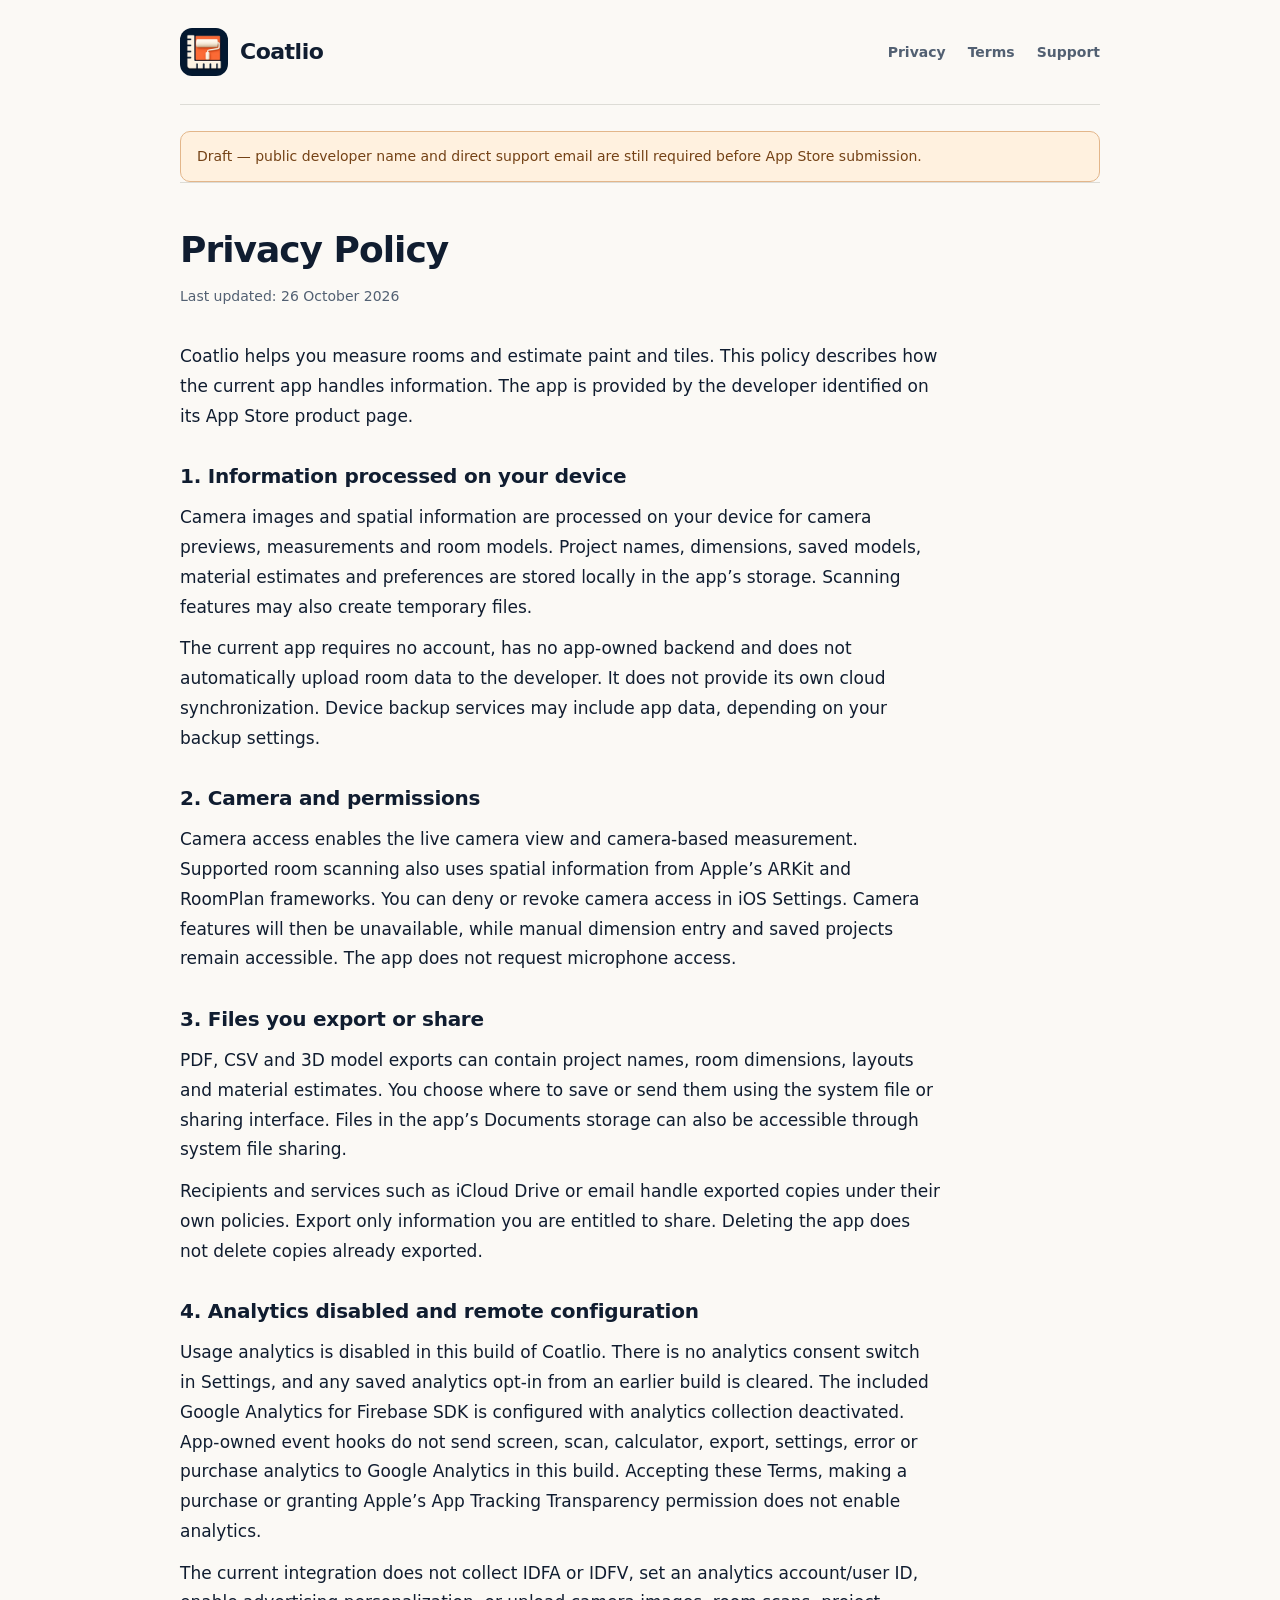
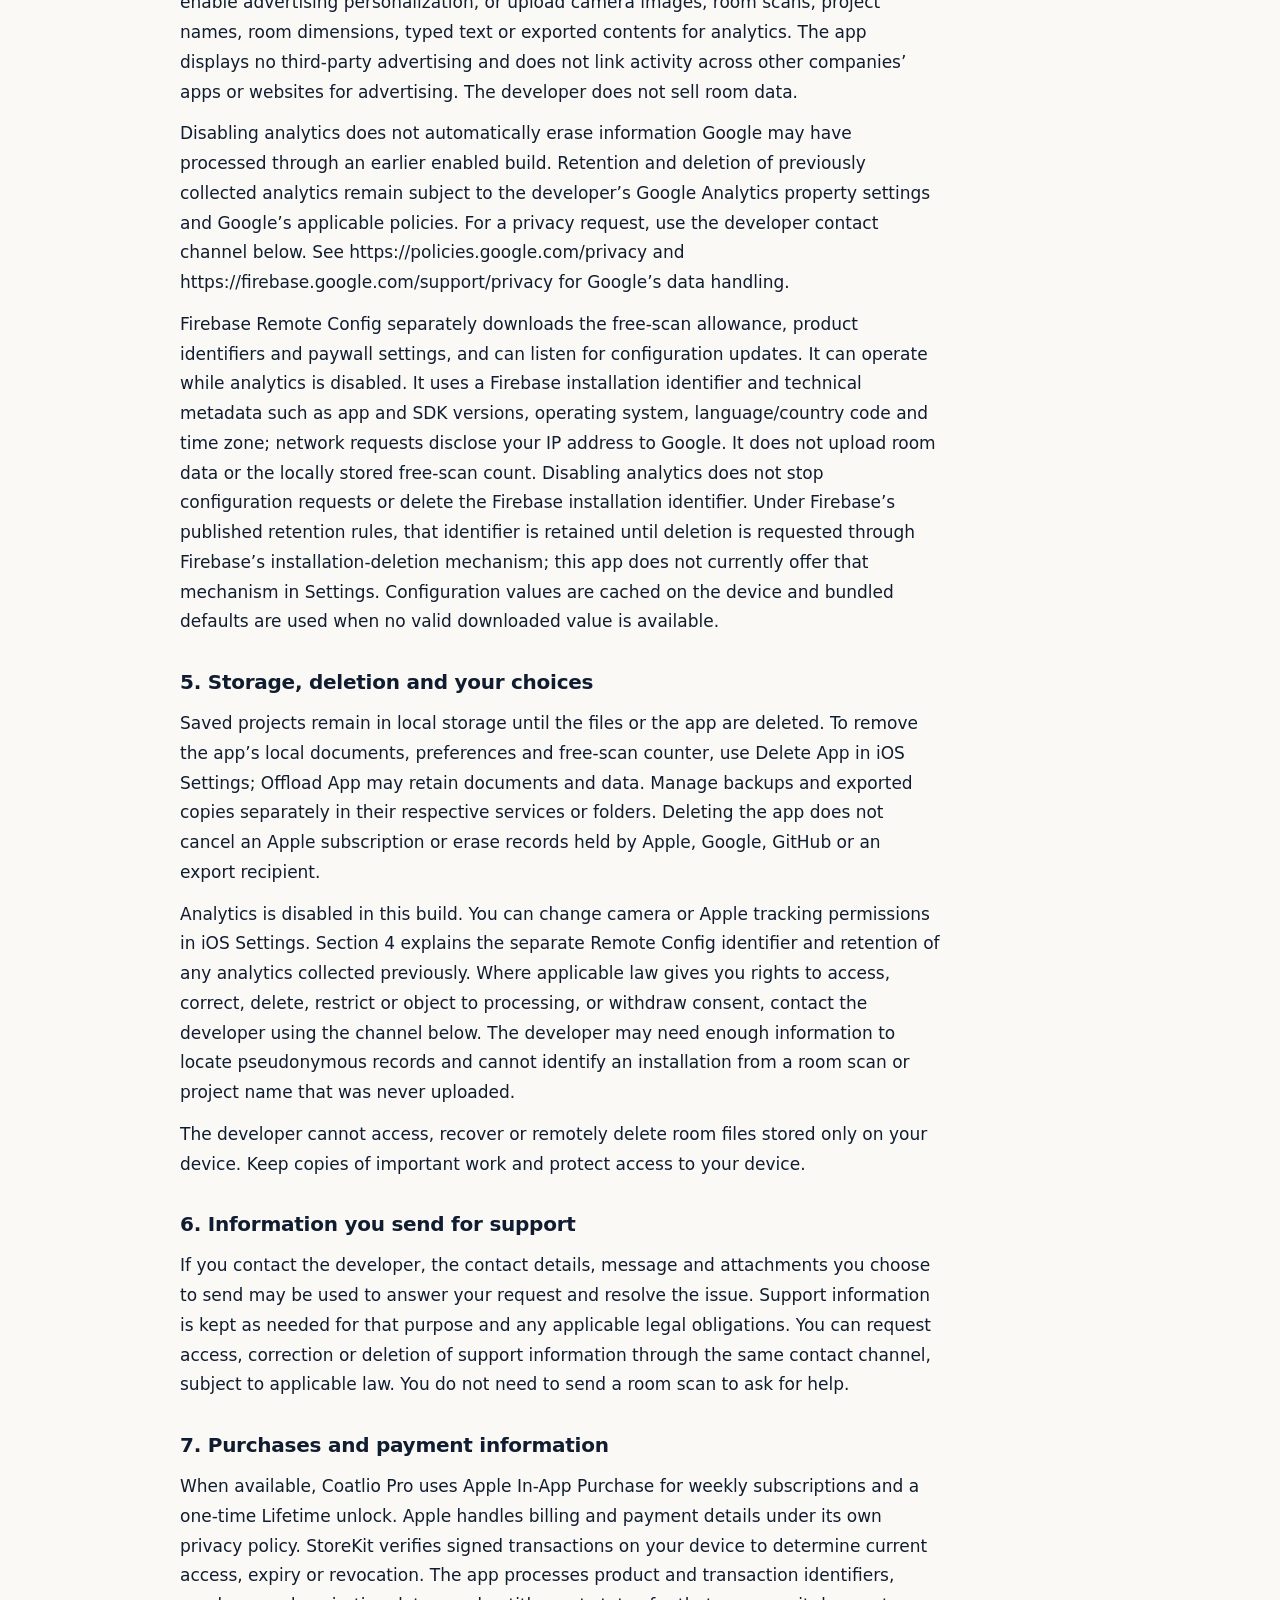
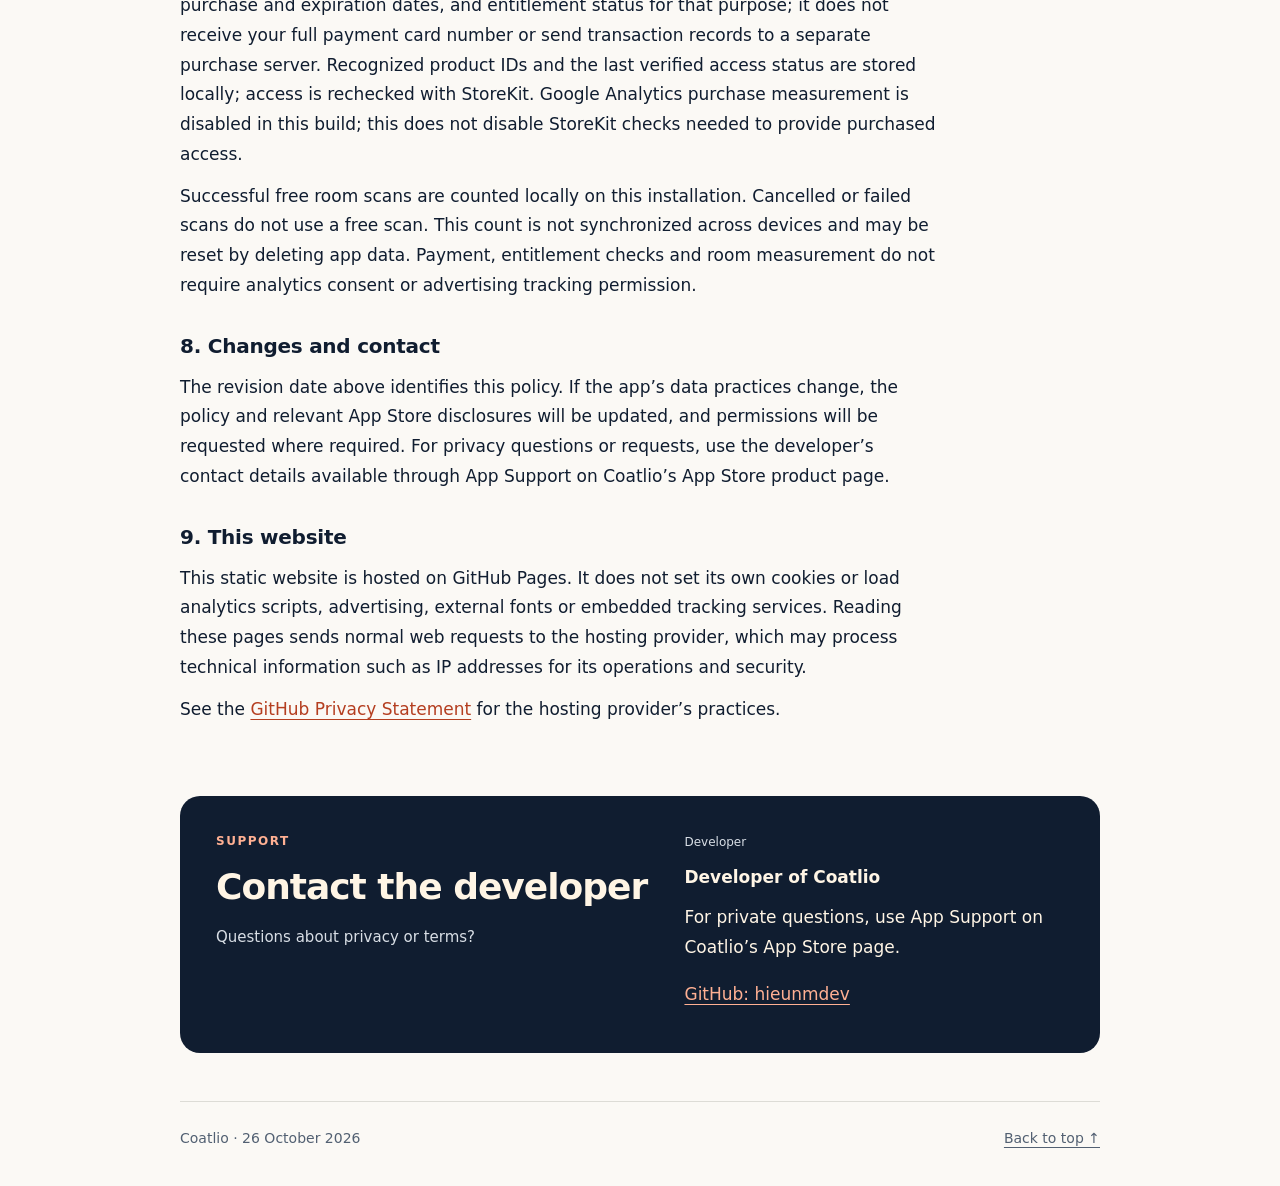
==== commit fd094ef9: "docs: reflect disabled usage analytics Updated privacy policy to indicate that Firebase analytics is" ====
--- a/privacy.html
+++ b/privacy.html
@@ -2,7 +2,7 @@
 <html lang="en">
 <head>
   <meta charset="utf-8"><meta name="viewport" content="width=device-width, initial-scale=1">
-  <meta name="description" content="How Coatlio handles room data, optional Firebase analytics, remote configuration, purchases and deletion."><meta name="theme-color" content="#101d30">
+  <meta name="description" content="How Coatlio handles room data, disabled Firebase analytics, remote configuration, purchases and deletion."><meta name="theme-color" content="#101d30">
   <title>Privacy Policy — Coatlio</title><link rel="icon" href="icon.png" type="image/png"><link rel="stylesheet" href="styles.css">
 </head>
 <body>
@@ -11,7 +11,7 @@
     <a class="brand" href="./"><img src="icon.png" width="48" height="48" alt=""><span>Coatlio</span></a>
     <nav aria-label="Page navigation"><a href="privacy.html">Privacy</a><a href="terms.html">Terms</a><a href="#support">Support</a></nav>
   </header>
-  <main id="main" class="wrap"><aside class="draft-notice" role="note">Draft — public developer name and direct support email are still required before App Store submission.</aside><article id="english" class="policy" lang="en" aria-labelledby="english-title"><div class="section-heading"><h2 id="english-title">Privacy Policy</h2><p class="updated">Last updated: 26 October 2026</p></div><p>Coatlio helps you measure rooms and estimate paint and tiles. This policy describes how the current app handles information. The app is provided by the developer identified on its App Store product page.</p><section><h3>1. Information processed on your device</h3><p>Camera images and spatial information are processed on your device for camera previews, measurements and room models. Project names, dimensions, saved models, material estimates and preferences are stored locally in the app’s storage. Scanning features may also create temporary files.</p><p>The current app requires no account, has no app-owned backend and does not automatically upload room data to the developer. It does not provide its own cloud synchronization. Device backup services may include app data, depending on your backup settings.</p></section><section><h3>2. Camera and permissions</h3><p>Camera access enables the live camera view and camera-based measurement. Supported room scanning also uses spatial information from Apple’s ARKit and RoomPlan frameworks. You can deny or revoke camera access in iOS Settings. Camera features will then be unavailable, while manual dimension entry and saved projects remain accessible. The app does not request microphone access.</p></section><section><h3>3. Files you export or share</h3><p>PDF, CSV and 3D model exports can contain project names, room dimensions, layouts and material estimates. You choose where to save or send them using the system file or sharing interface. Files in the app’s Documents storage can also be accessible through system file sharing.</p><p>Recipients and services such as iCloud Drive or email handle exported copies under their own policies. Export only information you are entitled to share. Deleting the app does not delete copies already exported.</p></section><section><h3>4. Optional usage analytics and remote configuration</h3><p>Coatlio uses Google Analytics for Firebase (GA4) to understand which features work well and where people encounter problems. Usage analytics is off by default. It starts only after you enable Usage analytics in Settings, and is unavailable if Firebase is not configured. You can use measurements, saved projects, exports and purchases without agreeing to analytics. Accepting these Terms or Apple’s tracking permission does not turn analytics on.</p><p>When enabled, the app sends events about screens visited; onboarding and tutorial steps; buttons, menus and dialogs used; camera or tracking permission outcomes; scan start, readiness, completion, cancellation and failure; calculator field edits and completion; paint or tile selections and calculation saves; saved-project filters, selection and rename actions; export stages, file format and outcome; preferences; and opening a policy link. A rename event records that renaming happened, not the project name. A field-edit event records which field changed, not the room dimension entered. Export events describe the export action, not the exported file or its contents. Errors use fixed categories rather than raw error messages.</p><p>Event details include fixed screen and control names, feature or material categories, tutorial step numbers and selected settings or calculator options. Some options include numeric choices, such as paint coats, coverage presets, reserve percentage, wall-coverage percentage, standard tile sizes and tiles per box; paint container size is grouped as small, medium, large or another saved option. These are calculation choices, not measured room dimensions, room geometry, wall identifiers or final material quantities.</p><p>Google also processes SDK-generated activity such as first launch, sessions, engagement and app/OS updates, together with app version, device model, operating system, language, event times and a pseudonymous app-instance identifier. Google receives network requests containing an IP address and may derive approximate location under its service practices; the app does not request GPS or precise location access. Where supported by the SDK’s purchase measurement, automatic in-app purchase events may include product information, price, currency and quantity. The app does not manually send StoreKit transaction identifiers through its custom tracking events.</p><p>The current integration does not collect IDFA or IDFV, set an account/user ID, enable advertising personalization, or send camera images, room scans, project names, room dimensions, typed free text, file names, file paths, exported contents or contact details in custom events. The app currently displays no third-party advertising and does not link this information with other companies’ apps or websites for advertising. Apple’s App Tracking Transparency choice is separate from Usage analytics. The developer does not sell room data.</p><p>Turning Usage analytics off stops further analytics collection and resets the analytics data and app-instance identifier stored by the SDK on this device. App-owned events that occurred without consent are discarded, rather than saved for later replay. Withdrawal does not automatically erase data already processed by Google. Analytics retention and deletion depend on the developer’s Google Analytics property settings and Google’s applicable policies; resetting analytics is not a deletion request for Firebase Remote Config or Apple purchase records. See https://policies.google.com/privacy and https://firebase.google.com/support/privacy for Google’s data handling.</p><p>Firebase Remote Config separately downloads the free-scan allowance, product identifiers and paywall settings, and can listen for configuration updates. This service operates independently of the Usage analytics switch. It uses a Firebase installation identifier and technical metadata such as app and SDK versions, operating system, language/country code and time zone; network requests disclose your IP address to Google. It does not upload room data or the locally stored free-scan count. Turning analytics off does not stop configuration requests or delete the Firebase installation identifier. Under Firebase’s published retention rules, that identifier is retained until deletion is requested through Firebase’s installation-deletion mechanism; this app does not currently offer that mechanism in Settings. Configuration values are cached on the device and bundled defaults are used when no valid downloaded value is available.</p></section><section><h3>5. Storage, deletion and your choices</h3><p>Saved projects remain in local storage until the files or the app are deleted. To remove the app’s local documents, preferences and free-scan counter, use Delete App in iOS Settings; Offload App may retain documents and data. Manage backups and exported copies separately in their respective services or folders. Deleting the app does not cancel an Apple subscription or erase records held by Apple, Google, GitHub or an export recipient.</p><p>You can withdraw optional analytics consent in Coatlio Settings and change camera or Apple tracking permissions in iOS Settings. Withdrawal, retention and Firebase installation identifiers are described in section 4. Where applicable law gives you rights to access, correct, delete, restrict or object to processing, or withdraw consent, contact the developer using the channel below. The developer may need enough information to locate pseudonymous records and cannot identify an installation from a room scan or project name that was never uploaded. Withdrawing consent does not change processing that lawfully occurred earlier.</p><p>The developer cannot access, recover or remotely delete room files stored only on your device. Keep copies of important work and protect access to your device.</p></section><section><h3>6. Information you send for support</h3><p>If you contact the developer, the contact details, message and attachments you choose to send may be used to answer your request and resolve the issue. Support information is kept as needed for that purpose and any applicable legal obligations. You can request access, correction or deletion of support information through the same contact channel, subject to applicable law. You do not need to send a room scan to ask for help.</p></section><section><h3>7. Purchases and payment information</h3><p>When available, Coatlio Pro uses Apple In-App Purchase for weekly subscriptions and a one-time Lifetime unlock. Apple handles billing and payment details under its own privacy policy. StoreKit verifies signed transactions on your device to determine current access, expiry or revocation. The app processes product and transaction identifiers, purchase and expiration dates, and entitlement status for that purpose; it does not receive your full payment card number or send transaction records to a separate purchase server. Recognized product IDs and the last verified access status are stored locally; access is rechecked with StoreKit. Optional Firebase purchase measurement, where supported, is described in section 4 and is separate from the StoreKit checks needed to provide purchased access.</p><p>Successful free room scans are counted locally on this installation. Cancelled or failed scans do not use a free scan. This count is not synchronized across devices and may be reset by deleting app data. Payment, entitlement checks and room measurement do not require analytics consent or advertising tracking permission.</p></section><section><h3>8. Changes and contact</h3><p>The revision date above identifies this policy. If the app’s data practices change, the policy and relevant App Store disclosures will be updated, and permissions will be requested where required. For privacy questions or requests, use the developer’s contact details available through App Support on Coatlio’s App Store product page.</p></section><section><h3>9. This website</h3><p>This static website is hosted on GitHub Pages. It does not set its own cookies or load analytics scripts, advertising, external fonts or embedded tracking services. Reading these pages sends normal web requests to the hosting provider, which may process technical information such as IP addresses for its operations and security.</p><p>See the <a href="https://docs.github.com/en/site-policy/privacy-policies/github-general-privacy-statement" rel="noreferrer">GitHub Privacy Statement</a> for the hosting provider’s practices.</p></section></article><section id="support" class="support-card" aria-labelledby="support-title">
+  <main id="main" class="wrap"><aside class="draft-notice" role="note">Draft — public developer name and direct support email are still required before App Store submission.</aside><article id="english" class="policy" lang="en" aria-labelledby="english-title"><div class="section-heading"><h2 id="english-title">Privacy Policy</h2><p class="updated">Last updated: 26 October 2026</p></div><p>Coatlio helps you measure rooms and estimate paint and tiles. This policy describes how the current app handles information. The app is provided by the developer identified on its App Store product page.</p><section><h3>1. Information processed on your device</h3><p>Camera images and spatial information are processed on your device for camera previews, measurements and room models. Project names, dimensions, saved models, material estimates and preferences are stored locally in the app’s storage. Scanning features may also create temporary files.</p><p>The current app requires no account, has no app-owned backend and does not automatically upload room data to the developer. It does not provide its own cloud synchronization. Device backup services may include app data, depending on your backup settings.</p></section><section><h3>2. Camera and permissions</h3><p>Camera access enables the live camera view and camera-based measurement. Supported room scanning also uses spatial information from Apple’s ARKit and RoomPlan frameworks. You can deny or revoke camera access in iOS Settings. Camera features will then be unavailable, while manual dimension entry and saved projects remain accessible. The app does not request microphone access.</p></section><section><h3>3. Files you export or share</h3><p>PDF, CSV and 3D model exports can contain project names, room dimensions, layouts and material estimates. You choose where to save or send them using the system file or sharing interface. Files in the app’s Documents storage can also be accessible through system file sharing.</p><p>Recipients and services such as iCloud Drive or email handle exported copies under their own policies. Export only information you are entitled to share. Deleting the app does not delete copies already exported.</p></section><section><h3>4. Analytics disabled and remote configuration</h3><p>Usage analytics is disabled in this build of Coatlio. There is no analytics consent switch in Settings, and any saved analytics opt-in from an earlier build is cleared. The included Google Analytics for Firebase SDK is configured with analytics collection deactivated. App-owned event hooks do not send screen, scan, calculator, export, settings, error or purchase analytics to Google Analytics in this build. Accepting these Terms, making a purchase or granting Apple’s App Tracking Transparency permission does not enable analytics.</p><p>The current integration does not collect IDFA or IDFV, set an analytics account/user ID, enable advertising personalization, or upload camera images, room scans, project names, room dimensions, typed text or exported contents for analytics. The app displays no third-party advertising and does not link activity across other companies’ apps or websites for advertising. The developer does not sell room data.</p><p>Disabling analytics does not automatically erase information Google may have processed through an earlier enabled build. Retention and deletion of previously collected analytics remain subject to the developer’s Google Analytics property settings and Google’s applicable policies. For a privacy request, use the developer contact channel below. See https://policies.google.com/privacy and https://firebase.google.com/support/privacy for Google’s data handling.</p><p>Firebase Remote Config separately downloads the free-scan allowance, product identifiers and paywall settings, and can listen for configuration updates. It can operate while analytics is disabled. It uses a Firebase installation identifier and technical metadata such as app and SDK versions, operating system, language/country code and time zone; network requests disclose your IP address to Google. It does not upload room data or the locally stored free-scan count. Disabling analytics does not stop configuration requests or delete the Firebase installation identifier. Under Firebase’s published retention rules, that identifier is retained until deletion is requested through Firebase’s installation-deletion mechanism; this app does not currently offer that mechanism in Settings. Configuration values are cached on the device and bundled defaults are used when no valid downloaded value is available.</p></section><section><h3>5. Storage, deletion and your choices</h3><p>Saved projects remain in local storage until the files or the app are deleted. To remove the app’s local documents, preferences and free-scan counter, use Delete App in iOS Settings; Offload App may retain documents and data. Manage backups and exported copies separately in their respective services or folders. Deleting the app does not cancel an Apple subscription or erase records held by Apple, Google, GitHub or an export recipient.</p><p>Analytics is disabled in this build. You can change camera or Apple tracking permissions in iOS Settings. Section 4 explains the separate Remote Config identifier and retention of any analytics collected previously. Where applicable law gives you rights to access, correct, delete, restrict or object to processing, or withdraw consent, contact the developer using the channel below. The developer may need enough information to locate pseudonymous records and cannot identify an installation from a room scan or project name that was never uploaded.</p><p>The developer cannot access, recover or remotely delete room files stored only on your device. Keep copies of important work and protect access to your device.</p></section><section><h3>6. Information you send for support</h3><p>If you contact the developer, the contact details, message and attachments you choose to send may be used to answer your request and resolve the issue. Support information is kept as needed for that purpose and any applicable legal obligations. You can request access, correction or deletion of support information through the same contact channel, subject to applicable law. You do not need to send a room scan to ask for help.</p></section><section><h3>7. Purchases and payment information</h3><p>When available, Coatlio Pro uses Apple In-App Purchase for weekly subscriptions and a one-time Lifetime unlock. Apple handles billing and payment details under its own privacy policy. StoreKit verifies signed transactions on your device to determine current access, expiry or revocation. The app processes product and transaction identifiers, purchase and expiration dates, and entitlement status for that purpose; it does not receive your full payment card number or send transaction records to a separate purchase server. Recognized product IDs and the last verified access status are stored locally; access is rechecked with StoreKit. Google Analytics purchase measurement is disabled in this build; this does not disable StoreKit checks needed to provide purchased access.</p><p>Successful free room scans are counted locally on this installation. Cancelled or failed scans do not use a free scan. This count is not synchronized across devices and may be reset by deleting app data. Payment, entitlement checks and room measurement do not require analytics consent or advertising tracking permission.</p></section><section><h3>8. Changes and contact</h3><p>The revision date above identifies this policy. If the app’s data practices change, the policy and relevant App Store disclosures will be updated, and permissions will be requested where required. For privacy questions or requests, use the developer’s contact details available through App Support on Coatlio’s App Store product page.</p></section><section><h3>9. This website</h3><p>This static website is hosted on GitHub Pages. It does not set its own cookies or load analytics scripts, advertising, external fonts or embedded tracking services. Reading these pages sends normal web requests to the hosting provider, which may process technical information such as IP addresses for its operations and security.</p><p>See the <a href="https://docs.github.com/en/site-policy/privacy-policies/github-general-privacy-statement" rel="noreferrer">GitHub Privacy Statement</a> for the hosting provider’s practices.</p></section></article><section id="support" class="support-card" aria-labelledby="support-title">
       <div><p class="eyebrow">SUPPORT</p><h2 id="support-title">Contact the developer</h2>
       <p>Questions about privacy or terms?</p></div>
       <address><span class="contact-label">Developer</span><strong>Developer of Coatlio</strong><span>For private questions, use App Support on Coatlio’s App Store page.</span><a class="contact-email" href="https://github.com/hieunmdev">GitHub: hieunmdev</a></address>
